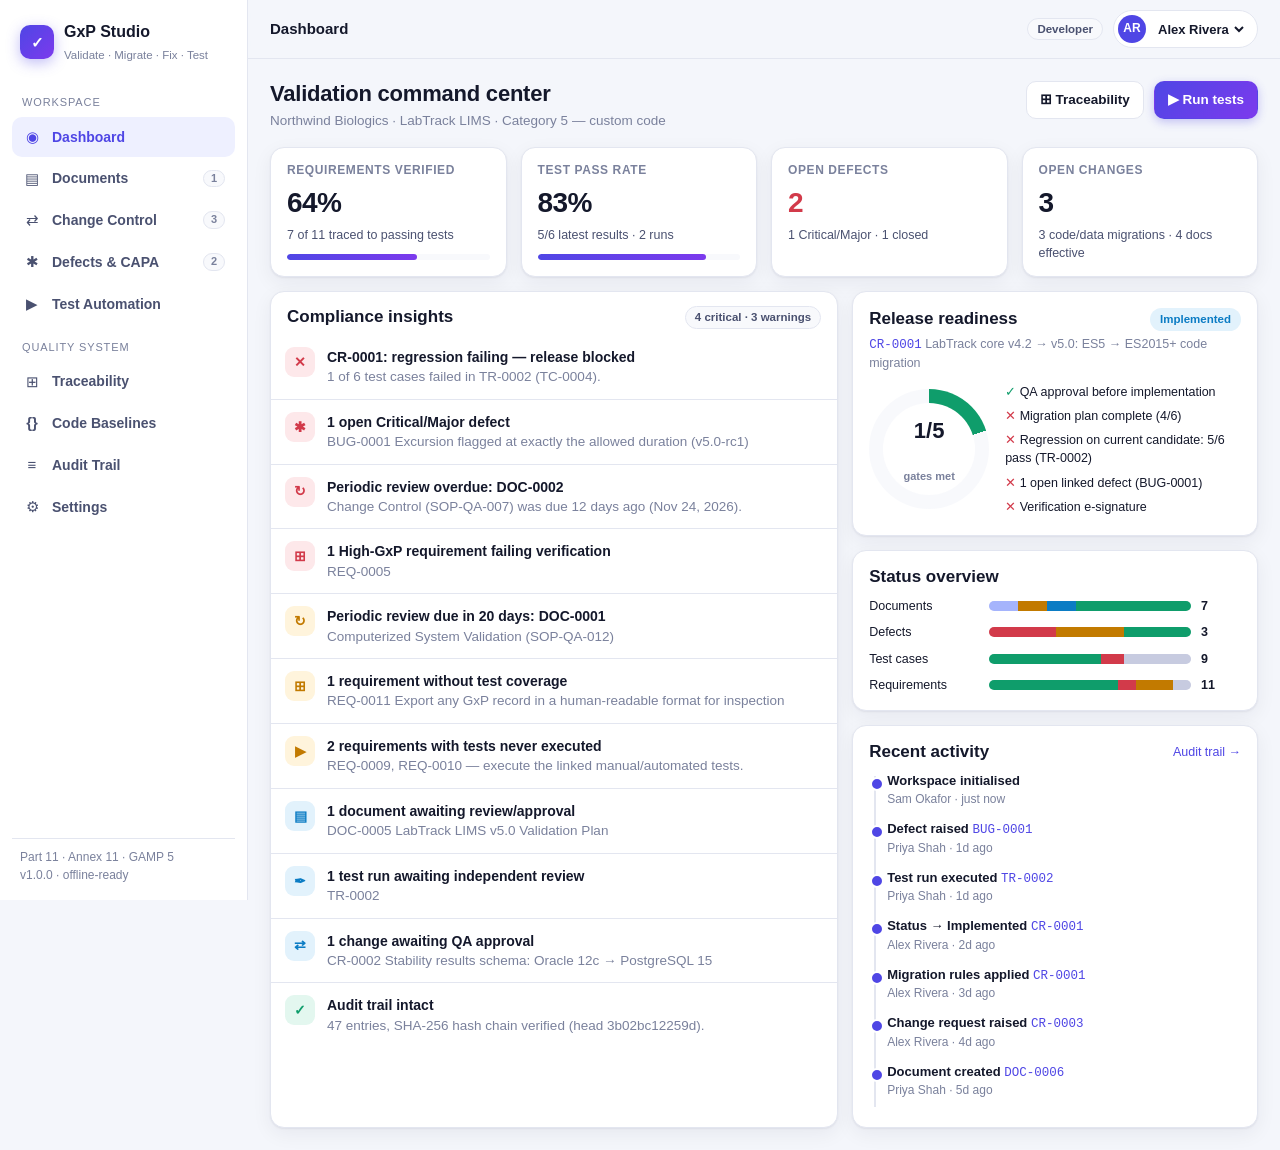
==== index.html @ 7fa1c03b "GxP Studio: docs, change control + migration workbench, defects/CAPA, test automation PWA Co-Authore" ====
<!doctype html>
<html lang="en">
<head>
<meta charset="utf-8">
<meta name="viewport" content="width=device-width,initial-scale=1,viewport-fit=cover">
<title>GxP Studio — Validation, Change Control &amp; Test Automation</title>
<meta name="description" content="GxP documentation, code migrations, bug fixes/CAPA and test automation with traceability, audit trail and Part 11 e-signatures.">
<meta name="theme-color" content="#4f46e5">
<meta name="apple-mobile-web-app-capable" content="yes">
<meta name="mobile-web-app-capable" content="yes">
<meta name="apple-mobile-web-app-status-bar-style" content="default">
<meta name="apple-mobile-web-app-title" content="GxP Studio">
<link rel="manifest" href="manifest.webmanifest">
<link rel="apple-touch-icon" href="icon-192.png">
<link rel="icon" href="data:image/svg+xml,%3Csvg xmlns='http://www.w3.org/2000/svg' viewBox='0 0 64 64'%3E%3Cdefs%3E%3ClinearGradient id='g' x1='0' y1='0' x2='1' y2='1'%3E%3Cstop offset='0' stop-color='%234f46e5'/%3E%3Cstop offset='1' stop-color='%237c3aed'/%3E%3C/linearGradient%3E%3C/defs%3E%3Crect width='64' height='64' rx='16' fill='url(%23g)'/%3E%3Cpath d='M18 33l9 9 19-20' stroke='white' stroke-width='7' fill='none' stroke-linecap='round' stroke-linejoin='round'/%3E%3C/svg%3E">
<style>:root{
  --bg:#f4f6fb;--panel:#ffffff;--panel2:#f8f9fc;--ink:#14182b;--ink2:#4a5170;--muted:#7a819c;--line:#e3e6f0;
  --brand:#4f46e5;--brand2:#7c3aed;--brandSoft:#eef0ff;--ok:#0f9d6b;--okSoft:#e3f7ef;--warn:#c27a00;--warnSoft:#fff4dc;
  --bad:#d23a4a;--badSoft:#fde8ea;--info:#0b7cc4;--infoSoft:#e2f2fc;--shadow:0 1px 2px rgba(20,24,43,.06),0 6px 20px rgba(20,24,43,.06);
  --r:14px;--mono:ui-monospace,SFMono-Regular,Menlo,Consolas,"Liberation Mono",monospace;
  --nav-h:64px;--safe-b:env(safe-area-inset-bottom,0px);
}
@media (prefers-color-scheme:dark){:root:not(.light){
  --bg:#0d1020;--panel:#151a30;--panel2:#1a2038;--ink:#e8eaf6;--ink2:#b4b9d6;--muted:#8389a8;--line:#272e4c;
  --brandSoft:#24275a;--okSoft:#0f3328;--warnSoft:#3a2c0b;--badSoft:#3d1820;--infoSoft:#0d2c42;--shadow:0 1px 2px rgba(0,0,0,.3),0 8px 24px rgba(0,0,0,.25);
}}
:root.dark{--bg:#0d1020;--panel:#151a30;--panel2:#1a2038;--ink:#e8eaf6;--ink2:#b4b9d6;--muted:#8389a8;--line:#272e4c;
  --brandSoft:#24275a;--okSoft:#0f3328;--warnSoft:#3a2c0b;--badSoft:#3d1820;--infoSoft:#0d2c42;--shadow:0 1px 2px rgba(0,0,0,.3),0 8px 24px rgba(0,0,0,.25);}
*{box-sizing:border-box}
html,body{margin:0;height:100%}
body{font:15px/1.45 -apple-system,BlinkMacSystemFont,"Segoe UI",Inter,Roboto,Helvetica,Arial,sans-serif;background:var(--bg);color:var(--ink);-webkit-font-smoothing:antialiased;-webkit-tap-highlight-color:transparent}
a{color:var(--brand);text-decoration:none}
button,input,select,textarea{font:inherit;color:inherit}
h1,h2,h3,h4{margin:0;line-height:1.2}
h1{font-size:22px;font-weight:700;letter-spacing:-.01em}
h2{font-size:17px;font-weight:650}
h3{font-size:15px;font-weight:650}
code,.mono{font-family:var(--mono);font-size:12.5px}
.app{display:flex;min-height:100vh}
/* sidebar */
.side{width:248px;flex:0 0 248px;background:var(--panel);border-right:1px solid var(--line);position:sticky;top:0;height:100vh;display:flex;flex-direction:column;padding:16px 12px}
.logo{display:flex;align-items:center;gap:10px;padding:4px 8px 16px}
.logo .mark{width:34px;height:34px;border-radius:10px;background:linear-gradient(135deg,var(--brand),var(--brand2));display:grid;place-items:center;color:#fff;font-weight:800;font-size:15px;box-shadow:0 4px 14px rgba(79,70,229,.35)}
.logo b{font-size:16px;display:block}.logo small{color:var(--muted);font-size:11.5px}
.nav{display:flex;flex-direction:column;gap:2px;overflow:auto}
.nav a{display:flex;align-items:center;gap:10px;padding:9px 10px;border-radius:10px;color:var(--ink2);font-weight:550;font-size:14px}
.nav a .ic{width:20px;text-align:center;font-size:15px}
.nav a:hover{background:var(--panel2)}
.nav a.on{background:var(--brandSoft);color:var(--brand)}
.nav .sec{font-size:11px;text-transform:uppercase;letter-spacing:.08em;color:var(--muted);padding:14px 10px 4px}
.nav .cnt{margin-left:auto;font-size:11px;background:var(--panel2);border:1px solid var(--line);border-radius:20px;padding:0 7px;color:var(--muted)}
.side .foot{margin-top:auto;padding:10px 8px 0;border-top:1px solid var(--line);font-size:12px;color:var(--muted)}
.main{flex:1;min-width:0;display:flex;flex-direction:column}
.top{position:sticky;top:0;z-index:20;background:color-mix(in srgb,var(--bg) 85%,transparent);backdrop-filter:saturate(1.4) blur(10px);-webkit-backdrop-filter:saturate(1.4) blur(10px);border-bottom:1px solid var(--line);display:flex;align-items:center;gap:10px;padding:10px 22px;min-height:58px}
.top .crumb{font-weight:650;font-size:15px;white-space:nowrap;overflow:hidden;text-overflow:ellipsis}
.top .sp{flex:1}
.userchip{display:flex;align-items:center;gap:8px;background:var(--panel);border:1px solid var(--line);border-radius:30px;padding:4px 10px 4px 4px;cursor:pointer}
.av{width:28px;height:28px;border-radius:50%;display:grid;place-items:center;color:#fff;font-size:12px;font-weight:700;flex:0 0 28px}
.userchip select{border:0;background:transparent;font-size:13px;font-weight:600;max-width:150px;cursor:pointer;outline:none}
.content{padding:22px;max-width:1280px;width:100%;margin:0 auto}
/* mobile nav */
.tabbar{display:none}
@media (max-width:860px){
  .side{display:none}
  .top{padding:8px 14px;padding-top:max(8px,env(safe-area-inset-top))}
  .content{padding:14px 12px calc(var(--nav-h) + var(--safe-b) + 18px)}
  .tabbar{display:flex;position:fixed;left:0;right:0;bottom:0;z-index:30;background:var(--panel);border-top:1px solid var(--line);height:calc(var(--nav-h) + var(--safe-b));padding-bottom:var(--safe-b)}
  .tabbar a{flex:1;display:flex;flex-direction:column;align-items:center;justify-content:center;gap:2px;font-size:10.5px;font-weight:600;color:var(--muted)}
  .tabbar a .ic{font-size:19px;line-height:1}
  .tabbar a.on{color:var(--brand)}
  .userchip select{max-width:96px}
  .hide-m{display:none!important}
  h1{font-size:19px}
}
/* generic */
.card{background:var(--panel);border:1px solid var(--line);border-radius:var(--r);box-shadow:var(--shadow);padding:16px}
.card.flat{box-shadow:none}
.card+.card{margin-top:14px}
.card h2{margin-bottom:10px}
.ph{display:flex;align-items:flex-start;gap:12px;flex-wrap:wrap;margin-bottom:16px}
.ph .t{flex:1;min-width:200px}
.ph p{margin:4px 0 0;color:var(--muted);font-size:13.5px}
.row{display:flex;gap:10px;align-items:center;flex-wrap:wrap}
.grid{display:grid;gap:14px}
.g2{grid-template-columns:repeat(2,minmax(0,1fr))}
.g3{grid-template-columns:repeat(3,minmax(0,1fr))}
.g4{grid-template-columns:repeat(4,minmax(0,1fr))}
@media (max-width:1100px){.g4{grid-template-columns:repeat(2,minmax(0,1fr))}.g3{grid-template-columns:repeat(2,minmax(0,1fr))}}
.dash2{grid-template-columns:minmax(0,1.4fr) minmax(0,1fr)}
.grid>.card{margin:0}
@media (max-width:700px){.g2,.g3,.dash2{grid-template-columns:1fr}}
.kpi{padding:14px 16px}
.kpi .l{font-size:12px;color:var(--muted);font-weight:600;text-transform:uppercase;letter-spacing:.05em}
.kpi .v{font-size:28px;font-weight:750;letter-spacing:-.02em;margin-top:4px}
.kpi .s{font-size:12.5px;color:var(--ink2);margin-top:2px}
.kpi .bar{height:6px;border-radius:6px;background:var(--panel2);margin-top:10px;overflow:hidden}
.kpi .bar i{display:block;height:100%;background:linear-gradient(90deg,var(--brand),var(--brand2));border-radius:6px}
.btn{display:inline-flex;align-items:center;justify-content:center;gap:6px;border:1px solid var(--line);background:var(--panel);border-radius:10px;padding:8px 13px;font-weight:600;font-size:13.5px;cursor:pointer;white-space:nowrap;color:var(--ink);min-height:38px}
.btn:hover{border-color:color-mix(in srgb,var(--brand) 40%,var(--line))}
.btn.pri{background:linear-gradient(135deg,var(--brand),var(--brand2));border-color:transparent;color:#fff;box-shadow:0 3px 10px rgba(79,70,229,.3)}
.btn.ok{background:var(--ok);border-color:var(--ok);color:#fff}
.btn.bad{background:var(--badSoft);border-color:transparent;color:var(--bad)}
.btn.bad.armed{background:var(--bad);color:#fff}
.btn.ghost{background:transparent;border-color:transparent}
.btn.sm{padding:4px 9px;font-size:12.5px;min-height:30px;border-radius:8px}
.btn:disabled{opacity:.5;cursor:not-allowed}
.pill{display:inline-flex;align-items:center;gap:4px;font-size:11.5px;font-weight:650;padding:2px 9px;border-radius:20px;background:var(--panel2);color:var(--ink2);border:1px solid var(--line);white-space:nowrap}
.pill.ok{background:var(--okSoft);color:var(--ok);border-color:transparent}
.pill.warn{background:var(--warnSoft);color:var(--warn);border-color:transparent}
.pill.bad{background:var(--badSoft);color:var(--bad);border-color:transparent}
.pill.info{background:var(--infoSoft);color:var(--info);border-color:transparent}
.pill.brand{background:var(--brandSoft);color:var(--brand);border-color:transparent}
.muted{color:var(--muted)}.small{font-size:12.5px}.b{font-weight:650}
.list{display:flex;flex-direction:column}
.item{display:flex;gap:12px;align-items:center;padding:12px 14px;border-bottom:1px solid var(--line);cursor:pointer;color:var(--ink)}
.item:last-child{border-bottom:0}
.item:hover{background:var(--panel2)}
.item .id{font-family:var(--mono);font-size:12px;color:var(--muted);min-width:74px}
.item .main1{flex:1;min-width:0}
.item .ttl{font-weight:600;white-space:nowrap;overflow:hidden;text-overflow:ellipsis}
.item .meta{font-size:12.5px;color:var(--muted);margin-top:2px;display:flex;gap:8px;flex-wrap:wrap}
.card.p0{padding:0;overflow:hidden}
.toolbar{display:flex;gap:8px;flex-wrap:wrap;align-items:center;margin-bottom:12px}
.search{flex:1;min-width:160px;border:1px solid var(--line);background:var(--panel);border-radius:10px;padding:8px 12px;outline:none}
.seg{display:inline-flex;background:var(--panel2);border:1px solid var(--line);border-radius:10px;padding:3px;gap:2px;overflow:auto;max-width:100%}
.seg button{border:0;background:transparent;padding:5px 10px;border-radius:7px;font-size:12.5px;font-weight:600;color:var(--ink2);cursor:pointer;white-space:nowrap}
.seg button.on{background:var(--panel);color:var(--brand);box-shadow:var(--shadow)}
label.f{display:flex;flex-direction:column;gap:5px;font-size:12.5px;font-weight:600;color:var(--ink2)}
.inp,select.inp,textarea.inp{border:1px solid var(--line);background:var(--panel);border-radius:10px;padding:9px 11px;outline:none;width:100%;font-weight:400;font-size:14px;color:var(--ink)}
.inp:focus{border-color:var(--brand);box-shadow:0 0 0 3px var(--brandSoft)}
textarea.inp{min-height:90px;resize:vertical}
textarea.code,.codebox{font-family:var(--mono);font-size:12.5px;line-height:1.5;tab-size:2;white-space:pre;min-height:260px}
.codebox{background:var(--panel2);border:1px solid var(--line);border-radius:10px;padding:10px 12px;overflow:auto;max-height:440px;margin:0}
.fields{display:grid;gap:12px;grid-template-columns:repeat(auto-fit,minmax(200px,1fr))}
.kv{display:grid;grid-template-columns:max-content 1fr;gap:6px 14px;font-size:13.5px}
.kv dt{color:var(--muted)}.kv dd{margin:0;font-weight:550}
table.t{width:100%;border-collapse:collapse;font-size:13px}
table.t th{text-align:left;font-size:11.5px;text-transform:uppercase;letter-spacing:.05em;color:var(--muted);font-weight:650;padding:8px 10px;border-bottom:1px solid var(--line);background:var(--panel2);position:sticky;top:0}
table.t td{padding:8px 10px;border-bottom:1px solid var(--line);vertical-align:top}
.tblwrap{overflow:auto;border:1px solid var(--line);border-radius:12px;max-height:70vh}
.tabs{display:flex;gap:4px;border-bottom:1px solid var(--line);margin-bottom:14px;overflow:auto}
.tabs button{border:0;background:none;padding:9px 12px;font-weight:600;font-size:13.5px;color:var(--muted);border-bottom:2px solid transparent;cursor:pointer;white-space:nowrap}
.tabs button.on{color:var(--brand);border-bottom-color:var(--brand)}
.steps{display:flex;gap:4px;flex-wrap:wrap;margin:6px 0 2px}
.steps span{font-size:11.5px;font-weight:650;padding:4px 9px;border-radius:20px;background:var(--panel2);color:var(--muted);border:1px solid var(--line)}
.steps span.done{background:var(--okSoft);color:var(--ok);border-color:transparent}
.steps span.cur{background:var(--brand);color:#fff;border-color:transparent}
.insight{display:flex;gap:12px;padding:12px 14px;border-bottom:1px solid var(--line);align-items:flex-start}
.insight:last-child{border-bottom:0}
.insight .dot{width:30px;height:30px;border-radius:9px;display:grid;place-items:center;flex:0 0 30px;font-size:14px;font-weight:800}
.insight.bad .dot{background:var(--badSoft);color:var(--bad)}.insight.warn .dot{background:var(--warnSoft);color:var(--warn)}.insight.ok .dot{background:var(--okSoft);color:var(--ok)}.insight.info .dot{background:var(--infoSoft);color:var(--info)}
.insight .tx{flex:1;font-size:13.5px}.insight .tx b{display:block;font-size:14px}
/* diff */
.diff{font-family:var(--mono);font-size:12px;line-height:1.55;border:1px solid var(--line);border-radius:10px;overflow:auto;max-height:520px;background:var(--panel)}
.diff .ln{display:flex;white-space:pre}
.diff .ln .n{width:42px;flex:0 0 42px;text-align:right;padding-right:8px;color:var(--muted);user-select:none;background:var(--panel2)}
.diff .ln .c{padding:0 10px;flex:1}
.diff .add{background:color-mix(in srgb,var(--ok) 13%,transparent)}
.diff .del{background:color-mix(in srgb,var(--bad) 13%,transparent)}
.diff .add .c::before{content:"+ ";color:var(--ok)}.diff .del .c::before{content:"- ";color:var(--bad)}.diff .eq .c::before{content:"  "}
.diff .gap{color:var(--muted);background:var(--panel2);padding:2px 10px;font-style:italic}
/* test console */
.console{background:#0b0e1c;color:#d6daf5;border-radius:12px;padding:12px 14px;font-family:var(--mono);font-size:12.5px;line-height:1.6;max-height:420px;overflow:auto;white-space:pre-wrap}
.console .p{color:#4ade80}.console .f{color:#f87171}.console .d{color:#8b93c4}.console .h{color:#a5b4fc;font-weight:700}
.res{display:inline-grid;place-items:center;width:22px;height:22px;border-radius:7px;font-size:12px;font-weight:800}
.res.pass{background:var(--okSoft);color:var(--ok)}.res.fail{background:var(--badSoft);color:var(--bad)}.res.none{background:var(--panel2);color:var(--muted)}.res.err{background:var(--warnSoft);color:var(--warn)}
/* doc */
.doc{max-width:860px}
.docpaper{background:var(--panel);border:1px solid var(--line);border-radius:12px;padding:28px 32px;line-height:1.6}
.docpaper h1{font-size:22px;margin:0 0 12px}.docpaper h2{font-size:17px;margin:22px 0 8px;padding-bottom:4px;border-bottom:1px solid var(--line)}.docpaper h3{margin:16px 0 6px}
.docpaper table{border-collapse:collapse;width:100%;font-size:13px;margin:10px 0}
.docpaper th,.docpaper td{border:1px solid var(--line);padding:6px 8px;text-align:left;vertical-align:top}
.docpaper th{background:var(--panel2)}
.docpaper ul{padding-left:20px}
.docpaper code{background:var(--panel2);padding:1px 5px;border-radius:5px}
.dochead{display:grid;grid-template-columns:repeat(4,1fr);border:1px solid var(--line);border-radius:10px;overflow:hidden;margin-bottom:18px;font-size:12.5px}
.dochead div{padding:8px 10px;border-right:1px solid var(--line)}.dochead div:last-child{border-right:0}
.dochead span{display:block;color:var(--muted);font-size:11px;text-transform:uppercase;letter-spacing:.05em}
@media (max-width:700px){.docpaper{padding:18px 16px}.dochead{grid-template-columns:1fr 1fr}.dochead div:nth-child(2){border-right:0}.dochead div:nth-child(-n+2){border-bottom:1px solid var(--line)}}
.sig{display:flex;gap:10px;align-items:center;padding:10px 12px;border:1px dashed color-mix(in srgb,var(--ok) 50%,var(--line));border-radius:10px;background:var(--okSoft);margin-top:8px;font-size:13px}
.sig .seal{font-size:20px}
.timeline{position:relative;padding-left:18px}
.timeline:before{content:"";position:absolute;left:5px;top:4px;bottom:4px;width:2px;background:var(--line)}
.timeline .ev{position:relative;padding:0 0 12px;font-size:13px}
.timeline .ev:before{content:"";position:absolute;left:-17px;top:5px;width:10px;height:10px;border-radius:50%;background:var(--brand);border:2px solid var(--panel)}
.timeline .ev .when{color:var(--muted);font-size:12px}
/* modal */
.scrim{position:fixed;inset:0;background:rgba(10,12,28,.5);z-index:100;display:flex;align-items:center;justify-content:center;padding:16px;animation:fade .15s}
.modal{background:var(--panel);border-radius:18px;width:100%;max-width:560px;max-height:calc(100vh - 32px);overflow:auto;box-shadow:0 20px 60px rgba(0,0,0,.35);border:1px solid var(--line)}
.modal.wide{max-width:860px}
.modal .mh{padding:16px 18px;border-bottom:1px solid var(--line);display:flex;align-items:center;gap:10px;position:sticky;top:0;background:var(--panel);z-index:1}
.modal .mh h2{flex:1;margin:0}
.modal .mb{padding:16px 18px;display:flex;flex-direction:column;gap:12px}
.modal .mf{padding:12px 18px;border-top:1px solid var(--line);display:flex;gap:8px;justify-content:flex-end;position:sticky;bottom:0;background:var(--panel)}
@media (max-width:700px){.scrim{align-items:flex-end;padding:0}.modal{border-radius:18px 18px 0 0;max-height:92vh}.modal .mf{padding-bottom:calc(12px + var(--safe-b))}}
@keyframes fade{from{opacity:0}to{opacity:1}}
.err{color:var(--bad);font-size:13px;font-weight:600}
.toast{position:fixed;left:50%;transform:translateX(-50%);bottom:24px;background:#14182b;color:#fff;padding:10px 16px;border-radius:12px;font-size:13.5px;font-weight:550;z-index:200;box-shadow:0 10px 30px rgba(0,0,0,.3);max-width:90vw;animation:fade .2s}
@media (max-width:860px){.toast{bottom:calc(var(--nav-h) + var(--safe-b) + 14px)}}
.chk{display:flex;gap:10px;align-items:flex-start;padding:8px 0;border-bottom:1px solid var(--line);font-size:13.5px}
.chk:last-child{border-bottom:0}
.chk input{width:18px;height:18px;margin-top:1px;accent-color:var(--brand);flex:0 0 18px}
.ring{--p:0;width:120px;height:120px;border-radius:50%;background:conic-gradient(var(--ok) calc(var(--p)*1%),var(--panel2) 0);display:grid;place-items:center;flex:0 0 120px}
.ring div{width:92px;height:92px;border-radius:50%;background:var(--panel);display:grid;place-items:center;text-align:center;font-weight:750;font-size:22px}
.ring small{display:block;font-size:11px;color:var(--muted);font-weight:600}
.bars{display:flex;flex-direction:column;gap:8px}
.bars .br{display:grid;grid-template-columns:110px 1fr 40px;gap:10px;align-items:center;font-size:12.5px}
.bars .tr{height:10px;background:var(--panel2);border-radius:6px;overflow:hidden;display:flex}
.bars .tr i{display:block;height:100%}
.matrix td.cell{text-align:center}
.empty{padding:30px;text-align:center;color:var(--muted)}
.hashv{font-family:var(--mono);font-size:11px;color:var(--muted);word-break:break-all}
.fab{display:none}
@media (max-width:860px){.fab{display:grid;position:fixed;right:16px;bottom:calc(var(--nav-h) + var(--safe-b) + 14px);width:54px;height:54px;border-radius:18px;background:linear-gradient(135deg,var(--brand),var(--brand2));color:#fff;font-size:26px;place-items:center;z-index:25;box-shadow:0 8px 22px rgba(79,70,229,.45);border:0}}
@media print{
  .side,.top,.tabbar,.fab,.noprint{display:none!important}
  body{background:#fff;color:#000}.content{padding:0;max-width:none}.docpaper{border:0;padding:0}.card{box-shadow:none}
}
</style>
</head>
<body>
<div class="app">
  <aside class="side">
    <div class="logo"><div class="mark">✓</div><div><b>GxP Studio</b><small>Validate · Migrate · Fix · Test</small></div></div>
    <nav class="nav" id="nav"></nav>
    <div class="foot">Part 11 · Annex 11 · GAMP 5<br><span id="ver"></span> · offline-ready</div>
  </aside>
  <div class="main">
    <header class="top"><div class="crumb" id="crumb"></div><div class="sp"></div><span class="pill hide-m" id="roleTag"></span><label class="userchip" id="user"></label></header>
    <main class="content" id="view"></main>
  </div>
</div>
<nav class="tabbar" id="tabbar"></nav>
<button class="fab" id="fab" aria-label="New">+</button>
<script>'use strict';
const APP_VERSION='1.0.0';
const STORE_KEY='gxps.v1';
const $=(s,r=document)=>r.querySelector(s);
const $$=(s,r=document)=>[...r.querySelectorAll(s)];
const esc=s=>String(s??'').replace(/[&<>"']/g,c=>({'&':'&amp;','<':'&lt;','>':'&gt;','"':'&quot;',"'":'&#39;'}[c]));
const DAY=864e5;
const nowISO=()=>new Date().toISOString();
const fmtD=d=>d?new Date(d).toLocaleDateString(undefined,{year:'numeric',month:'short',day:'numeric'}):'—';
const fmtDT=d=>d?new Date(d).toLocaleString(undefined,{year:'numeric',month:'short',day:'numeric',hour:'2-digit',minute:'2-digit'}):'—';
const fmtUTC=d=>d?new Date(d).toISOString().replace('T',' ').slice(0,19)+' UTC':'—';
const ago=d=>{const s=(Date.now()-new Date(d))/1000;if(s<60)return 'just now';if(s<3600)return Math.floor(s/60)+'m ago';if(s<86400)return Math.floor(s/3600)+'h ago';const dd=Math.floor(s/86400);return dd<60?dd+'d ago':fmtD(d)};
const daysUntil=d=>Math.round((new Date(d)-Date.now())/DAY);
const clone=o=>JSON.parse(JSON.stringify(o));

/* ---------- SHA-256 (sync, pure JS) ---------- */
const sha256=(()=>{const K=new Uint32Array([0x428a2f98,0x71374491,0xb5c0fbcf,0xe9b5dba5,0x3956c25b,0x59f111f1,0x923f82a4,0xab1c5ed5,0xd807aa98,0x12835b01,0x243185be,0x550c7dc3,0x72be5d74,0x80deb1fe,0x9bdc06a7,0xc19bf174,0xe49b69c1,0xefbe4786,0x0fc19dc6,0x240ca1cc,0x2de92c6f,0x4a7484aa,0x5cb0a9dc,0x76f988da,0x983e5152,0xa831c66d,0xb00327c8,0xbf597fc7,0xc6e00bf3,0xd5a79147,0x06ca6351,0x14292967,0x27b70a85,0x2e1b2138,0x4d2c6dfc,0x53380d13,0x650a7354,0x766a0abb,0x81c2c92e,0x92722c85,0xa2bfe8a1,0xa81a664b,0xc24b8b70,0xc76c51a3,0xd192e819,0xd6990624,0xf40e3585,0x106aa070,0x19a4c116,0x1e376c08,0x2748774c,0x34b0bcb5,0x391c0cb3,0x4ed8aa4a,0x5b9cca4f,0x682e6ff3,0x748f82ee,0x78a5636f,0x84c87814,0x8cc70208,0x90befffa,0xa4506ceb,0xbef9a3f7,0xc67178f2]);
return function(str){const b=new TextEncoder().encode(String(str));const l=b.length,bl=l*8;const n=((l+9+63)>>6)<<6;const m=new Uint8Array(n);m.set(b);m[l]=0x80;const dv=new DataView(m.buffer);dv.setUint32(n-4,bl>>>0);dv.setUint32(n-8,Math.floor(bl/2**32));
let h0=0x6a09e667,h1=0xbb67ae85,h2=0x3c6ef372,h3=0xa54ff53a,h4=0x510e527f,h5=0x9b05688c,h6=0x1f83d9ab,h7=0x5be0cd19;const w=new Uint32Array(64);const r=(x,k)=>(x>>>k)|(x<<(32-k));
for(let o=0;o<n;o+=64){for(let i=0;i<16;i++)w[i]=dv.getUint32(o+i*4);for(let i=16;i<64;i++){const s0=r(w[i-15],7)^r(w[i-15],18)^(w[i-15]>>>3),s1=r(w[i-2],17)^r(w[i-2],19)^(w[i-2]>>>10);w[i]=(w[i-16]+s0+w[i-7]+s1)|0}
let a=h0,b2=h1,c=h2,d=h3,e=h4,f=h5,g=h6,h=h7;for(let i=0;i<64;i++){const S1=r(e,6)^r(e,11)^r(e,25),ch=(e&f)^(~e&g),t1=(h+S1+ch+K[i]+w[i])|0,S0=r(a,2)^r(a,13)^r(a,22),mj=(a&b2)^(a&c)^(b2&c),t2=(S0+mj)|0;h=g;g=f;f=e;e=(d+t1)|0;d=c;c=b2;b2=a;a=(t1+t2)|0}
h0=(h0+a)|0;h1=(h1+b2)|0;h2=(h2+c)|0;h3=(h3+d)|0;h4=(h4+e)|0;h5=(h5+f)|0;h6=(h6+g)|0;h7=(h7+h)|0}
return [h0,h1,h2,h3,h4,h5,h6,h7].map(x=>(x>>>0).toString(16).padStart(8,'0')).join('')}})();
const short=h=>h?h.slice(0,12):'';

/* ---------- state ---------- */
let S=null;
function save(){try{localStorage.setItem(STORE_KEY,JSON.stringify(S))}catch(e){toast('Storage full — export your data')}}
function load(){try{const j=localStorage.getItem(STORE_KEY);if(j){S=JSON.parse(j);return true}}catch(e){}return false}
function nextId(prefix){S.seq[prefix]=(S.seq[prefix]||0)+1;return prefix+'-'+String(S.seq[prefix]).padStart(4,'0')}
const me=()=>S.users.find(u=>u.id===S.currentUser)||S.users[0];
const userName=id=>(S.users.find(u=>u.id===id)||{name:id||'—'}).name;
const userColor=id=>({u1:'#4f46e5',u2:'#0f9d6b',u3:'#d23a4a',u4:'#c27a00'}[id]||'#7c3aed');
const initials=n=>String(n).split(/\s+/).map(x=>x[0]).join('').slice(0,2).toUpperCase();
const avatar=id=>`<span class="av" style="background:${userColor(id)}">${initials(userName(id))}</span>`;
const findAny=id=>{if(!id)return null;const p=id.split('-')[0];const col={DOC:'docs',REQ:'reqs',TC:'tests',TR:'runs',CR:'changes',BUG:'defects',CAPA:'defects',CV:'code'}[p];return col?S[col].find(x=>x.id===id):null};
const routeFor=id=>{const p=String(id).split('-')[0];return {DOC:'#/doc/',REQ:'#/trace?req=',TC:'#/test/',TR:'#/run/',CR:'#/change/',BUG:'#/defect/',CV:'#/code/'}[p]+id};
const link=id=>id?`<a href="${routeFor(id)}" class="mono">${esc(id)}</a>`:'—';

/* ---------- audit trail (hash chained) ---------- */
function audit(action,entity,detail,userId){
  const prev=S.audit.length?S.audit[S.audit.length-1].hash:'0'.repeat(64);
  const e={seq:S.audit.length+1,at:S._clock||nowISO(),user:userId||S.currentUser,action,entity,detail:detail||'',prev};
  e.hash=sha256(JSON.stringify([e.seq,e.at,e.user,e.action,e.entity,e.detail,e.prev]));
  S.audit.push(e);
}
function verifyAudit(){let prev='0'.repeat(64);for(const e of S.audit){const h=sha256(JSON.stringify([e.seq,e.at,e.user,e.action,e.entity,e.detail,e.prev]));if(e.prev!==prev||h!==e.hash)return {ok:false,at:e.seq};prev=e.hash}return {ok:true,n:S.audit.length,head:prev}}
function recordHash(o){const c=clone(o);delete c.signatures;delete c.history;return sha256(JSON.stringify(c))}
function hist(o,text){(o.history=o.history||[]).push({at:nowISO(),by:S.currentUser,text})}

/* ---------- UI helpers ---------- */
function toast(msg){$$('.toast').forEach(t=>t.remove());const t=document.createElement('div');t.className='toast';t.textContent=msg;document.body.appendChild(t);setTimeout(()=>t.remove(),2600)}
function modal(title,body,foot,wide){closeModal();const s=document.createElement('div');s.className='scrim';s.innerHTML=`<div class="modal ${wide?'wide':''}" role="dialog"><div class="mh"><h2>${esc(title)}</h2><button class="btn ghost sm" data-x>✕</button></div><div class="mb">${body}</div>${foot?`<div class="mf">${foot}</div>`:''}</div>`;s.addEventListener('click',e=>{if(e.target===s||e.target.closest('[data-x]'))closeModal()});document.body.appendChild(s);const f=s.querySelector('input:not([type=checkbox]),textarea,select');if(f&&matchMedia('(min-width:861px)').matches)f.focus();return s}
function closeModal(){$$('.scrim').forEach(x=>x.remove())}
/* two-click confirm (no confirm() — blocked in preview iframes) */
function armed(btn,fn,label='Click again to confirm'){if(btn.classList.contains('armed')){fn();return}const o=btn.innerHTML;btn.classList.add('armed');btn.textContent=label;setTimeout(()=>{if(btn.isConnected){btn.classList.remove('armed');btn.innerHTML=o}},3500)}
const statusTone=s=>({Draft:'',New:'',Open:'bad','In Review':'warn',Reviewed:'info',Approved:'info',Effective:'ok',Superseded:'',Retired:'',Assessed:'warn',Implemented:'info',Verified:'ok',Closed:'ok',Rejected:'bad',Investigating:'warn','Fix In Progress':'info','Ready for Verification':'brand',Pass:'ok',Fail:'bad',Error:'warn',Baseline:'ok',Candidate:'brand',Released:'ok',Critical:'bad',Major:'warn',Minor:'info',High:'bad',Medium:'warn',Low:'ok'}[s]||'');
const pill=(s,t)=>`<span class="pill ${t??statusTone(s)}">${esc(s)}</span>`;
const stepper=(flow,cur)=>{const i=flow.indexOf(cur);return `<div class="steps">${flow.map((f,k)=>`<span class="${k<i?'done':k===i?'cur':''}">${k<i?'✓ ':''}${esc(f)}</span>`).join('')}</div>`};
function blobLink(text,name,type,label,cls='btn'){const u=URL.createObjectURL(new Blob([text],{type}));return `<a class="${cls}" href="${u}" download="${esc(name)}">${label}</a>`}

/* ---------- e-signature (21 CFR Part 11 style) ---------- */
function esign({record,meanings,title,onSign,requireReason=true}){
  const u=me();
  const m=modal(title||'Electronic signature',`
    <div class="small muted">By signing, you confirm this electronic signature is the legally binding equivalent of your handwritten signature (21 CFR 11.100).</div>
    <div class="kv"><dt>Record</dt><dd class="mono">${esc(record.id)} · ${esc(record.title||'')}</dd><dt>Signer</dt><dd>${esc(u.name)} (${esc(u.role)})</dd><dt>Record hash</dt><dd class="hashv">${recordHash(record)}</dd></div>
    <label class="f">Meaning of signature<select class="inp" id="sgM">${meanings.map(x=>`<option>${esc(x)}</option>`).join('')}</select></label>
    <label class="f">Reason / comment ${requireReason?'(required)':''}<input class="inp" id="sgR" placeholder="e.g. Reviewed against SOP-QA-012"></label>
    <label class="f">Re-enter password / PIN<input class="inp" id="sgP" type="password" autocomplete="off" inputmode="numeric" placeholder="Demo PIN for every user: 1234"></label>
    <div class="err" id="sgE"></div>`,
    `<button class="btn" data-x>Cancel</button><button class="btn pri" id="sgGo">✍ Sign</button>`);
  $('#sgGo',m).onclick=()=>{const pin=$('#sgP',m).value,reason=$('#sgR',m).value.trim(),meaning=$('#sgM',m).value;
    if(pin!==u.pin){$('#sgE',m).textContent='Signature failed: incorrect PIN. Attempt logged.';audit('E-signature failed',record.id,'Invalid credentials');save();return}
    if(requireReason&&!reason){$('#sgE',m).textContent='A reason is required.';return}
    const sig={by:u.id,name:u.name,role:u.role,meaning,reason,at:nowISO(),version:record.version||null,hash:recordHash(record)};
    sig.sigHash=sha256(JSON.stringify(sig));
    (record.signatures=record.signatures||[]).push(sig);
    audit('E-signed ('+meaning+')',record.id,reason);
    closeModal();onSign&&onSign(sig);save();render()};
}
const sigBlock=s=>`<div class="sig"><span class="seal">✒</span><div style="flex:1"><b>${esc(s.name)}</b> · ${esc(s.meaning)} <span class="muted">(${esc(s.role)})</span><div class="small muted">${fmtUTC(s.at)} — ${esc(s.reason||'')}</div><div class="hashv">sig ${short(s.sigHash)} · record ${short(s.hash)}</div></div></div>`;

/* ---------- mini markdown ---------- */
function md(src){
  const lines=String(src||'').split('\n');let out='',i=0;const inl=t=>esc(t).replace(/\*\*(.+?)\*\*/g,'<b>$1</b>').replace(/`([^`]+)`/g,'<code>$1</code>').replace(/\b((?:DOC|REQ|TC|TR|CR|BUG|CV)-\d{4})\b/g,'<a href="#" data-goto="$1" class="mono">$1</a>');
  while(i<lines.length){const l=lines[i];
    if(/^```/.test(l)){let b=[];i++;while(i<lines.length&&!/^```/.test(lines[i]))b.push(lines[i++]);i++;out+=`<pre class="codebox">${esc(b.join('\n'))}</pre>`;continue}
    if(/^\|/.test(l)){const rows=[];while(i<lines.length&&/^\|/.test(lines[i]))rows.push(lines[i++]);const cells=r=>r.replace(/^\||\|$/g,'').split('|').map(c=>c.trim());const body=rows.filter(r=>!/^\|[\s:|-]+\|$/.test(r));out+='<div style="overflow:auto"><table><thead><tr>'+cells(body[0]).map(c=>`<th>${inl(c)}</th>`).join('')+'</tr></thead><tbody>'+body.slice(1).map(r=>'<tr>'+cells(r).map(c=>`<td>${inl(c)}</td>`).join('')+'</tr>').join('')+'</tbody></table></div>';continue}
    if(/^#{1,3} /.test(l)){const n=l.match(/^#+/)[0].length;out+=`<h${n}>${inl(l.slice(n+1))}</h${n}>`;i++;continue}
    if(/^\s*[-*] /.test(l)){out+='<ul>';while(i<lines.length&&/^\s*[-*] /.test(lines[i]))out+=`<li>${inl(lines[i++].replace(/^\s*[-*] /,''))}</li>`;out+='</ul>';continue}
    if(/^\s*\d+\. /.test(l)){out+='<ol>';while(i<lines.length&&/^\s*\d+\. /.test(lines[i]))out+=`<li>${inl(lines[i++].replace(/^\s*\d+\. /,''))}</li>`;out+='</ol>';continue}
    if(!l.trim()){i++;continue}
    let p=[];while(i<lines.length&&lines[i].trim()&&!/^(#|\||```|\s*[-*] |\s*\d+\. )/.test(lines[i]))p.push(lines[i++]);out+=`<p>${inl(p.join(' '))}</p>`}
  return out}

/* ---------- line diff (LCS) ---------- */
function diffLines(a,b){a=String(a).split('\n');b=String(b).split('\n');const n=a.length,m=b.length;
  if(n*m>4e6)return {ops:[...a.map(t=>({t:'del',s:t})),...b.map(t=>({t:'add',s:t}))],add:m,del:n};
  const dp=Array.from({length:n+1},()=>new Uint32Array(m+1));for(let i=n-1;i>=0;i--)for(let j=m-1;j>=0;j--)dp[i][j]=a[i]===b[j]?dp[i+1][j+1]+1:Math.max(dp[i+1][j],dp[i][j+1]);
  const ops=[];let i=0,j=0,add=0,del=0;while(i<n&&j<m){if(a[i]===b[j]){ops.push({t:'eq',s:a[i],ai:i+1,bi:j+1});i++;j++}else if(dp[i+1][j]>=dp[i][j+1]){ops.push({t:'del',s:a[i],ai:i+1});i++;del++}else{ops.push({t:'add',s:b[j],bi:j+1});j++;add++}}
  while(i<n){ops.push({t:'del',s:a[i],ai:i+1});i++;del++}while(j<m){ops.push({t:'add',s:b[j],bi:j+1});j++;add++}return {ops,add,del}}
function diffHTML(a,b,ctx=3){const {ops,add,del}=diffLines(a,b);const keep=new Array(ops.length).fill(false);ops.forEach((o,k)=>{if(o.t!=='eq')for(let q=Math.max(0,k-ctx);q<=Math.min(ops.length-1,k+ctx);q++)keep[q]=true});
  let h='',skipped=0;ops.forEach((o,k)=>{if(!keep[k]){skipped++;return}if(skipped){h+=`<div class="gap">··· ${skipped} unchanged line${skipped>1?'s':''}</div>`;skipped=0}h+=`<div class="ln ${o.t}"><span class="n">${o.t==='del'?o.ai:o.bi}</span><span class="c">${esc(o.s)||' '}</span></div>`});
  if(skipped)h+=`<div class="gap">··· ${skipped} unchanged line${skipped>1?'s':''}</div>`;if(!add&&!del)h='<div class="gap">No differences</div>';return {html:`<div class="diff">${h}</div>`,add,del}}

/* ---------- test automation harness (runs in a Web Worker; falls back to main thread) ---------- */
function __harness(sutCode,tcs){
  class AssertionError extends Error{}
  const fmt=v=>{try{return v===undefined?'undefined':typeof v==='function'?'[function]':JSON.stringify(v)}catch(e){return String(v)}};
  const out=[];
  for(const tc of tcs){
    const t0=performance.now(),cases=[],logs=[];
    const con={log:(...a)=>logs.push(a.map(x=>typeof x==='object'?fmt(x):String(x)).join(' '))};con.info=con.warn=con.error=con.log;
    let sut={};
    try{const exports={};(new Function('exports','console',sutCode))(exports,con);sut=exports}
    catch(err){out.push({tc:tc.id,status:'Error',ms:0,cases:[{name:'Load system under test',status:'Error',msg:String(err&&err.message||err)}],logs});continue}
    const reg=[];const test=(name,fn)=>reg.push({name,fn});
    const expect=a=>{const fail=m=>{throw new AssertionError(m)};
      const api={
        toBe:b=>{if(!Object.is(a,b))fail(`expected ${fmt(a)} to be ${fmt(b)}`)},
        toEqual:b=>{if(fmt(a)!==fmt(b))fail(`expected ${fmt(a)} to equal ${fmt(b)}`)},
        toBeCloseTo:(b,d=2)=>{if(!(Math.abs(a-b)<Math.pow(10,-d)/2))fail(`expected ${fmt(a)} to be close to ${fmt(b)} (${d} dp)`)},
        toBeTruthy:()=>{if(!a)fail(`expected ${fmt(a)} to be truthy`)},
        toBeFalsy:()=>{if(a)fail(`expected ${fmt(a)} to be falsy`)},
        toBeGreaterThan:b=>{if(!(a>b))fail(`expected ${fmt(a)} > ${fmt(b)}`)},
        toBeGreaterThanOrEqual:b=>{if(!(a>=b))fail(`expected ${fmt(a)} >= ${fmt(b)}`)},
        toBeLessThan:b=>{if(!(a<b))fail(`expected ${fmt(a)} < ${fmt(b)}`)},
        toBeLessThanOrEqual:b=>{if(!(a<=b))fail(`expected ${fmt(a)} <= ${fmt(b)}`)},
        toContain:b=>{if(!(a!=null&&a.includes&&a.includes(b)))fail(`expected ${fmt(a)} to contain ${fmt(b)}`)},
        toMatch:re=>{if(!(new RegExp(re)).test(a))fail(`expected ${fmt(a)} to match ${re}`)},
        toHaveLength:n=>{if(!a||a.length!==n)fail(`expected length ${n}, got ${a&&a.length}`)},
        toThrow:m=>{let threw=false,msg='';try{a()}catch(e){threw=true;msg=String(e&&e.message||e)}if(!threw)fail('expected function to throw');if(m&&!msg.includes(m))fail(`expected error containing "${m}", got "${msg}"`)}
      };
      api.not={};for(const k of Object.keys(api))if(k!=='not')api.not[k]=(...x)=>{let passed=true;try{api[k](...x)}catch(e){passed=false}if(passed)fail(`expected NOT ${k}(${x.map(fmt).join(', ')}) for ${fmt(a)}`)};
      return api};
    try{(new Function('sut','test','expect','console',tc.script))(sut,test,expect,con)}
    catch(err){out.push({tc:tc.id,status:'Error',ms:+(performance.now()-t0).toFixed(1),cases:[{name:'Script error',status:'Error',msg:String(err&&err.message||err)}],logs});continue}
    if(!reg.length){out.push({tc:tc.id,status:'Error',ms:0,cases:[{name:'No test() blocks defined',status:'Error',msg:'Script registered no tests'}],logs});continue}
    for(const c of reg){const c0=performance.now();try{c.fn();cases.push({name:c.name,status:'Pass',ms:+(performance.now()-c0).toFixed(2)})}
      catch(e){cases.push({name:c.name,status:e instanceof AssertionError?'Fail':'Error',msg:String(e&&e.message||e),ms:+(performance.now()-c0).toFixed(2)})}}
    const st=cases.some(c=>c.status==='Error')?'Error':cases.some(c=>c.status==='Fail')?'Fail':'Pass';
    out.push({tc:tc.id,status:st,ms:+(performance.now()-t0).toFixed(1),cases,logs});
  }
  return out;
}
function runSuite(sutCode,tcs,timeoutMs=8000){
  const payload={sut:sutCode,tests:tcs.map(t=>({id:t.id,script:t.script||''}))};
  return new Promise(resolve=>{
    let w,done=false;const fallback=why=>{if(done)return;done=true;try{w&&w.terminate()}catch(e){}resolve({results:__harness(payload.sut,payload.tests),engine:'main thread'+(why?' ('+why+')':'')})};
    try{const src=`${__harness.toString()};onmessage=e=>postMessage(__harness(e.data.sut,e.data.tests));`;
      w=new Worker(URL.createObjectURL(new Blob([src],{type:'text/javascript'})));
      const timer=setTimeout(()=>{if(done)return;done=true;w.terminate();resolve({results:payload.tests.map(t=>({tc:t.id,status:'Error',ms:timeoutMs,cases:[{name:'Timeout',status:'Error',msg:`Execution exceeded ${timeoutMs/1000}s — possible infinite loop`}],logs:[]})),engine:'web worker (sandboxed)'})},timeoutMs);
      w.onmessage=e=>{if(done)return;done=true;clearTimeout(timer);w.terminate();resolve({results:e.data,engine:'web worker (sandboxed)'})};
      w.onerror=e=>{clearTimeout(timer);e.preventDefault&&e.preventDefault();fallback('worker unavailable')};
      w.postMessage(payload);
    }catch(e){fallback('worker unavailable')}
  });
}

/* ---------- code migration rule packs ---------- */
const RULE_PACKS={
  'es5-es2015':{name:'JavaScript ES5 → ES2015+',lang:'javascript',rules:[
    {find:'\\bvar\\s+',replace:'let ',flags:'g',desc:'var → let (block scoping)'},
    {find:'([^=!<>])==(?!=)',replace:'$1===',flags:'g',desc:'Loose equality == → strict ==='},
    {find:'!=(?!=)',replace:'!==',flags:'g',desc:'Loose inequality != → strict !=='},
    {find:'\\.indexOf\\(([^()]+)\\)\\s*!==?\\s*-1',replace:'.includes($1)',flags:'g',desc:'indexOf(x) !== -1 → includes(x)'},
    {find:'\\.indexOf\\(([^()]+)\\)\\s*>=\\s*0',replace:'.includes($1)',flags:'g',desc:'indexOf(x) >= 0 → includes(x)'},
    {find:'function\\s*\\(([^)]*)\\)\\s*\\{\\s*return\\s+([^;{}]+);\\s*\\}',replace:'($1) => $2',flags:'g',desc:'Single-return function → arrow function'}
  ]},
  'py2-py3':{name:'Python 2.7 → Python 3.11',lang:'python',rules:[
    {find:'^(\\s*)print\\s+(?!\\()(.+)$',replace:'$1print($2)',flags:'gm',desc:'print statement → print() function'},
    {find:'\\bxrange\\(',replace:'range(',flags:'g',desc:'xrange() → range()'},
    {find:'\\.iteritems\\(\\)',replace:'.items()',flags:'g',desc:'dict.iteritems() → items()'},
    {find:'\\.itervalues\\(\\)',replace:'.values()',flags:'g',desc:'dict.itervalues() → values()'},
    {find:'\\.has_key\\(([^()]+)\\)',replace:' __HASKEY__($1)',flags:'g',desc:'dict.has_key(k) → k in dict (marker)'},
    {find:'(\\w+) __HASKEY__\\(([^()]+)\\)',replace:'$2 in $1',flags:'g',desc:'(resolve has_key marker)'},
    {find:'\\braw_input\\(',replace:'input(',flags:'g',desc:'raw_input() → input()'},
    {find:'except\\s+([\\w.]+)\\s*,\\s*(\\w+)\\s*:',replace:'except $1 as $2:',flags:'g',desc:'except X, e → except X as e'},
    {find:'\\bunicode\\(',replace:'str(',flags:'g',desc:'unicode() → str()'},
    {find:'<>',replace:'!=',flags:'g',desc:'<> operator → !='},
    {find:'^(\\s*)import\\s+ConfigParser\\b',replace:'$1import configparser',flags:'gm',desc:'ConfigParser → configparser'}
  ]},
  'oracle-pg':{name:'Oracle 12c SQL → PostgreSQL 15',lang:'sql',rules:[
    {find:'\\bVARCHAR2\\b',replace:'VARCHAR',flags:'gi',desc:'VARCHAR2 → VARCHAR'},
    {find:'\\bNUMBER\\(',replace:'NUMERIC(',flags:'gi',desc:'NUMBER(p,s) → NUMERIC(p,s)'},
    {find:'\\bNUMBER\\b',replace:'NUMERIC',flags:'gi',desc:'NUMBER → NUMERIC'},
    {find:'\\bCLOB\\b',replace:'TEXT',flags:'gi',desc:'CLOB → TEXT'},
    {find:'\\bNVL\\(',replace:'COALESCE(',flags:'gi',desc:'NVL() → COALESCE()'},
    {find:'\\bSYSDATE\\b',replace:'CURRENT_TIMESTAMP',flags:'gi',desc:'SYSDATE → CURRENT_TIMESTAMP'},
    {find:'\\s+FROM\\s+DUAL\\b',replace:'',flags:'gi',desc:'Remove FROM DUAL'},
    {find:'\\bDATE\\s+DEFAULT\\s+CURRENT_TIMESTAMP',replace:'TIMESTAMP DEFAULT CURRENT_TIMESTAMP',flags:'gi',desc:'DATE w/ time → TIMESTAMP'},
    {find:'(\\w+)\\.NEXTVAL',replace:"nextval('$1')",flags:'gi',desc:'seq.NEXTVAL → nextval(\'seq\')'},
    {find:'\\bTO_CHAR\\(([^,()]+),\\s*\'YYYY-MM-DD\'\\)',replace:"TO_CHAR($1, 'YYYY-MM-DD')",flags:'gi',desc:'TO_CHAR date format (compatible)'}
  ]},
  'custom':{name:'Custom rules',lang:'text',rules:[]}
};
function applyRules(code,rules){let out=String(code||'');const counts=[];const errors=[];
  rules.forEach((r,i)=>{if(r.off){counts.push(0);return}try{const re=new RegExp(r.find,r.flags||'g');const m=out.match(new RegExp(r.find,(r.flags||'g').includes('g')?r.flags||'g':(r.flags||'')+'g'));counts.push(m?m.length:0);out=out.replace(re,r.replace)}catch(e){counts.push(0);errors.push(`Rule ${i+1}: ${e.message}`)}});
  return {out,counts,errors}}

/* ---------- demo data: fictional "Northwind Biologics" ---------- */
const SUT_V42=String.raw`// LabTrack LIMS — core calculation module v4.2
// GAMP 5 Category 5 (custom code). Validated baseline.
'use strict';

var DOSE_MAX_MG = 1000;

exports.calcDose = function (weightKg, mgPerKg) {
  if (typeof weightKg != 'number' || weightKg <= 0) throw new Error('Invalid weight');
  if (typeof mgPerKg != 'number' || mgPerKg <= 0) throw new Error('Invalid dose rate');
  var dose = Math.round(weightKg * mgPerKg * 10) / 10;
  if (dose > DOSE_MAX_MG) throw new Error('Dose exceeds maximum');
  return dose;
};

exports.withinSpec = function (value, low, high) {
  return value >= low && value <= high;
};

exports.tempExcursion = function (readings, min, max, allowedMinutes) {
  // readings: [{ t: minute, c: celsius }] sampled once per minute
  var out = 0;
  for (var i = 0; i < readings.length; i++) {
    if (readings[i].c < min || readings[i].c > max) out++;
  }
  return { minutesOut: out, excursion: out > allowedMinutes };
};

exports.batchId = function (site, year, seq) {
  var s = String(seq);
  while (s.length < 5) s = '0' + s;
  return site.toUpperCase() + '-' + year + '-' + s;
};

exports.isValidBatchId = function (id) {
  return /^[A-Z]{3}-\d{4}-\d{5}$/.test(id);
};

exports.hasRole = function (user, role) {
  return user.roles.indexOf(role) != -1;
};

exports.canApprove = function (record, user) {
  // segregation of duties: an author can never approve their own record
  if (record.author == user.id) return false;
  return exports.hasRole(user, 'QA');
};
`;
const SUT_V50=applyRules(SUT_V42,RULE_PACKS['es5-es2015'].rules).out
  .replace('// LabTrack LIMS — core calculation module v4.2\n// GAMP 5 Category 5 (custom code). Validated baseline.','// LabTrack LIMS — core calculation module v5.0-rc1\n// GAMP 5 Category 5 (custom code). Migrated to ES2015+ under CR-0001.')
  .replace('let DOSE_MAX_MG','const DOSE_MAX_MG')
  .replace("let s = String(seq);\n  while (s.length < 5) s = '0' + s;\n  return","const s = String(seq).padStart(5, '0');\n  return")
  .replace("let out = 0;\n  for (let i = 0; i < readings.length; i++) {\n    if (readings[i].c < min || readings[i].c > max) out++;\n  }\n  return { minutesOut: out, excursion: out > allowedMinutes };",
           "const out = readings.filter(r => r.c < min || r.c > max).length;\n  return { minutesOut: out, excursion: out >= allowedMinutes };");

const PY_SRC=String.raw`# Instrument data parser — HPLC export (Python 2.7)
import ConfigParser
import csv

def load_peaks(path, min_area):
    peaks = {}
    f = open(path)
    try:
        for row in csv.DictReader(f):
            if float(row['area']) <> 0 and float(row['area']) >= min_area:
                peaks[row['peak_id']] = unicode(row['name'])
    except ValueError, e:
        print "Parse error:", e
    finally:
        f.close()
    for k, v in peaks.iteritems():
        print k, v
    if peaks.has_key('SST'):
        print "System suitability peak present"
    for i in xrange(3):
        print "replicate", i
    return peaks
`;
const SQL_SRC=String.raw`-- Stability study results schema (Oracle 12c)
CREATE TABLE stab_result (
  result_id    NUMBER(12) PRIMARY KEY,
  study_code   VARCHAR2(20) NOT NULL,
  timepoint_m  NUMBER(3),
  assay_pct    NUMBER(6,2),
  analyst      VARCHAR2(60),
  comments     CLOB,
  entered_at   DATE DEFAULT SYSDATE
);

INSERT INTO stab_result (result_id, study_code, timepoint_m, assay_pct, analyst)
VALUES (stab_seq.NEXTVAL, 'NWB-101-STB', 6, 99.2, 'p.shah');

SELECT study_code, NVL(assay_pct, 0) AS assay, TO_CHAR(entered_at, 'YYYY-MM-DD') AS d
  FROM stab_result
 WHERE entered_at > SYSDATE - 30;

SELECT SYSDATE FROM DUAL;
`;

const TC_SCRIPTS={
'TC-0001':String.raw`test('70 kg at 5 mg/kg = 350 mg', () => {
  expect(sut.calcDose(70, 5)).toBe(350);
});
test('Rounds to 0.1 mg', () => {
  expect(sut.calcDose(63.37, 2.5)).toBe(158.4);
  expect(sut.calcDose(12.25, 0.5)).toBeCloseTo(6.1, 1);
});
test('Pediatric low weight', () => {
  expect(sut.calcDose(3.2, 1.25)).toBe(4);
});`,
'TC-0002':String.raw`test('Rejects zero / negative weight', () => {
  expect(() => sut.calcDose(0, 5)).toThrow('Invalid weight');
  expect(() => sut.calcDose(-4, 5)).toThrow('Invalid weight');
});
test('Rejects non-numeric input', () => {
  expect(() => sut.calcDose('70', 5)).toThrow('Invalid weight');
  expect(() => sut.calcDose(70, null)).toThrow('Invalid dose rate');
});
test('Enforces 1000 mg ceiling', () => {
  expect(sut.calcDose(100, 10)).toBe(1000);
  expect(() => sut.calcDose(100, 10.01)).toThrow('maximum');
});`,
'TC-0003':String.raw`test('Inclusive lower and upper limits', () => {
  expect(sut.withinSpec(95.0, 95.0, 105.0)).toBe(true);
  expect(sut.withinSpec(105.0, 95.0, 105.0)).toBe(true);
});
test('Out of specification', () => {
  expect(sut.withinSpec(94.99, 95, 105)).toBe(false);
  expect(sut.withinSpec(105.01, 95, 105)).toBe(false);
});`,
'TC-0004':String.raw`const series = (n, fn) => Array.from({ length: n }, (_, i) => ({ t: i, c: fn(i) }));
test('No excursion when all readings in range', () => {
  expect(sut.tempExcursion(series(60, () => 5), 2, 8, 30).excursion).toBe(false);
});
test('Exactly the allowed duration is NOT an excursion', () => {
  const res = sut.tempExcursion(series(60, i => (i < 30 ? 9.5 : 5)), 2, 8, 30);
  expect(res.minutesOut).toBe(30);
  expect(res.excursion).toBe(false);
});
test('One minute over the allowed duration IS an excursion', () => {
  expect(sut.tempExcursion(series(60, i => (i < 31 ? 1.2 : 5)), 2, 8, 30).excursion).toBe(true);
});`,
'TC-0005':String.raw`test('Generates zero-padded batch IDs', () => {
  expect(sut.batchId('bos', 2026, 42)).toBe('BOS-2026-00042');
});
test('Validates batch ID format', () => {
  expect(sut.isValidBatchId('BOS-2026-00042')).toBeTruthy();
  expect(sut.isValidBatchId('bos-2026-42')).toBeFalsy();
});`,
'TC-0006':String.raw`const qa = { id: 'mlee', roles: ['QA'] };
const dev = { id: 'arivera', roles: ['Author'] };
test('Author cannot approve own record', () => {
  expect(sut.canApprove({ author: 'mlee' }, qa)).toBe(false);
});
test('QA can approve another author\'s record', () => {
  expect(sut.canApprove({ author: 'arivera' }, qa)).toBe(true);
});
test('Non-QA user cannot approve', () => {
  expect(sut.canApprove({ author: 'mlee' }, dev)).toBe(false);
});`
};

const TEMPLATES={
SOP:`# {title}\n\n## 1. Purpose\nDescribe why this procedure exists.\n\n## 2. Scope\nSystems, sites and personnel in scope.\n\n## 3. Responsibilities\n| Role | Responsibility |\n|---|---|\n| System Owner | |\n| QA | |\n\n## 4. Procedure\n1. Step one\n2. Step two\n\n## 5. Records\nRecords generated and retention period.\n\n## 6. References\n- 21 CFR Part 11\n- EU GMP Annex 11\n- GAMP 5 (2nd ed.)\n\n## 7. Revision History\n| Version | Change |\n|---|---|\n| 1.0 | Initial issue |`,
VP:`# {title}\n\n## 1. Introduction\nSystem description and GAMP 5 category.\n\n## 2. Validation Strategy\nRisk-based approach per ICH Q9 / GAMP 5. Critical thinking applied (CSA).\n\n## 3. Deliverables\n| Deliverable | Responsible | Approver |\n|---|---|---|\n| URS | System Owner | QA |\n| Risk Assessment | Validation | QA |\n| IQ/OQ/PQ | Validation | QA |\n| Traceability Matrix | Validation | QA |\n| Validation Summary Report | Validation | QA |\n\n## 4. Acceptance Criteria\nAll high-risk requirements tested with documented evidence; no open Critical/Major deviations.\n\n## 5. Deviation Handling\nDeviations raised as defects with root cause and CAPA.`,
URS:`# {title}\n\n## 1. Purpose\n\n## 2. Requirements\n| ID | Requirement | GxP Impact |\n|---|---|---|\n| REQ-xxxx | | High |\n\n## 3. Regulatory Requirements\n- Audit trail (21 CFR 11.10(e))\n- Electronic signatures (21 CFR 11.50 / 11.70)`,
FS:`# {title}\n\n## 1. Overview\n\n## 2. Functional Description\n\n## 3. Interfaces\n\n## 4. Data & Security\n\n## 5. Traceability to URS`,
RA:`# {title}\n\n## 1. Method\nFMEA — Severity × Probability × Detectability (1–3 each). RPN ≥ 12 = High.\n\n## 2. Risk Register\n| Function | Failure mode | S | P | D | RPN | Mitigation |\n|---|---|---|---|---|---|---|\n| | | | | | | |\n\n## 3. Conclusion`,
IQ:`# {title}\n\n## 1. Objective\nVerify the system is installed per approved specifications.\n\n## 2. Checks\n| # | Check | Expected | Actual | Pass/Fail |\n|---|---|---|---|---|\n| 1 | Server OS version | | | |\n| 2 | Application version | | | |\n| 3 | Configuration baseline | | | |`,
OQ:`# {title}\n\n## 1. Objective\nVerify the system operates as specified across its operating range.\n\n## 2. Test Cases\nReference automated test cases (TC-xxxx) with execution evidence in Test Runs (TR-xxxx).\n\n## 3. Acceptance Criteria\nAll test cases pass; deviations documented.`,
PQ:`# {title}\n\n## 1. Objective\nVerify the system performs consistently in the production environment with real users.\n\n## 2. Scenarios\n\n## 3. Acceptance Criteria`,
Policy:`# {title}\n\n## Policy Statement\n\n## Principles\n- Attributable\n- Legible\n- Contemporaneous\n- Original\n- Accurate\n- Complete, Consistent, Enduring, Available\n\n## Responsibilities`,
TSR:`# {title}\n\n## Summary\n\n## Results\n\n## Deviations\n\n## Conclusion`,
VSR:`# {title}\n\n## 1. Summary\n\n## 2. Deliverables Status\n\n## 3. Deviations & CAPA\n\n## 4. Release Statement\nThe system is fit for intended use.`,
RTM:`# {title}\n\n(Generated from the live traceability matrix.)`,
CCR:`# {title}\n\n(Generated from the change control record.)`
};
const DOC_TYPES={SOP:'Standard Operating Procedure',Policy:'Policy',VP:'Validation Plan',URS:'User Requirements Spec',FS:'Functional Spec',RA:'Risk Assessment',IQ:'IQ Protocol',OQ:'OQ Protocol',PQ:'PQ Protocol',TSR:'Test Summary Report',RTM:'Traceability Matrix',VSR:'Validation Summary Report',CCR:'Change Control Record'};

function seed(){
  const t=d=>new Date(Date.now()+d*DAY).toISOString();
  S={v:1,app:APP_VERSION,created:nowISO(),seq:{},currentUser:'u1',theme:'auto',
    users:[{id:'u1',name:'Alex Rivera',role:'Developer',roles:['Author'],pin:'1234'},{id:'u2',name:'Priya Shah',role:'QA Tester',roles:['Tester'],pin:'1234'},{id:'u3',name:'Morgan Lee',role:'QA Approver',roles:['QA'],pin:'1234'},{id:'u4',name:'Sam Okafor',role:'System Owner',roles:['Owner'],pin:'1234'}],
    system:{name:'LabTrack LIMS',org:'Northwind Biologics',gamp:'Category 5 — custom code',site:'Boston (BOS)'},
    docs:[],reqs:[],tests:[],runs:[],changes:[],defects:[],code:[],audit:[]};
  const ev=[];const at=(d,fn)=>ev.push({d,fn});
  const sig=(rec,uid,meaning,reason,d)=>{const u=S.users.find(x=>x.id===uid);const s={by:uid,name:u.name,role:u.role,meaning,reason,at:t(d),version:rec.version||null,hash:recordHash(rec)};s.sigHash=sha256(JSON.stringify(s));(rec.signatures=rec.signatures||[]).push(s)};

  // code baselines
  const cv1={id:nextId('CV'),label:'v4.2',title:'LabTrack core module v4.2',lang:'javascript',status:'Baseline',code:SUT_V42,created:t(-210),by:'u1'};cv1.hash=sha256(cv1.code);
  S.code.push(cv1);at(-210,()=>audit('Code baseline registered',cv1.id,'v4.2 sha256 '+short(cv1.hash),'u1'));

  // requirements
  const R=[['Calculate dose from patient weight and mg/kg rate, rounded to 0.1 mg','Calculations','High',[3,2,2]],
    ['Reject invalid (non-numeric, zero or negative) dose inputs','Calculations','High',[3,2,2]],
    ['Prevent any calculated dose above the 1000 mg ceiling','Calculations','High',[3,1,2]],
    ['Evaluate results against specification limits inclusively','Results','High',[3,2,1]],
    ['Flag a cold-chain excursion only when out-of-range time exceeds the allowed duration','Cold chain','High',[3,2,3]],
    ['Generate and validate batch IDs in format SSS-YYYY-NNNNN','Batch records','Medium',[2,1,1]],
    ['Prevent an author from approving their own record (segregation of duties)','Part 11','High',[3,2,2]],
    ['Restrict approvals to users holding the QA role','Part 11','High',[3,1,2]],
    ['Secure, computer-generated, time-stamped audit trail of all GxP actions','Part 11','High',[3,1,2]],
    ['Electronic signatures display signer name, date/time and meaning','Part 11','Medium',[2,1,2]],
    ['Export any GxP record in a human-readable format for inspection','Data integrity','Low',[1,1,1]]];
  R.forEach(([text,cat,gxp,[s,p,d]])=>S.reqs.push({id:nextId('REQ'),text,category:cat,gxp,risk:{s,p,d},source:'DOC-0003',created:t(-200)}));

  // tests
  const T=[['Dose calculation accuracy','OQ',['REQ-0001']],['Dose input validation & ceiling','OQ',['REQ-0002','REQ-0003']],['Specification limit evaluation','OQ',['REQ-0004']],['Temperature excursion boundary','OQ',['REQ-0005']],['Batch ID generation & validation','OQ',['REQ-0006']],['Approval segregation of duties','OQ',['REQ-0007','REQ-0008']]];
  T.forEach(([title,type,reqs])=>{const id=nextId('TC');S.tests.push({id,title,type,reqs,mode:'auto',script:TC_SCRIPTS[id],steps:[],status:'Approved',version:'1.0',author:'u2',created:t(-150)})});
  S.tests.push({id:nextId('TC'),title:'Audit trail review & integrity',type:'PQ',reqs:['REQ-0009'],mode:'manual',script:'',status:'Approved',version:'1.0',author:'u2',created:t(-140),steps:[
    {action:'Log in as Author and create a new document',expected:'Audit entry records user, UTC timestamp and action'},
    {action:'Edit the document and save',expected:'Audit entry shows modification; previous entries unchanged'},
    {action:'Open Audit Trail and run "Verify chain"',expected:'Chain verifies intact; every entry hash-linked to previous'}]});
  S.tests.push({id:nextId('TC'),title:'E-signature manifestation',type:'PQ',reqs:['REQ-0010'],mode:'manual',script:'',status:'Approved',version:'1.0',author:'u2',created:t(-140),steps:[
    {action:'Sign a document with meaning "Approved" and reason',expected:'Signature shows printed name, UTC date/time and meaning'},
    {action:'Attempt a signature with an incorrect PIN',expected:'Signature rejected; failed attempt written to audit trail'}]});
  S.tests.push({id:nextId('TC'),title:'Installation qualification — app server',type:'IQ',reqs:[],mode:'manual',script:'',status:'Draft',version:'0.1',author:'u2',created:t(-6),steps:[
    {action:'Record OS version on LIMS app server',expected:'Windows Server 2022 Datacenter 21H2'},{action:'Record application build',expected:'LabTrack 5.0.0-rc1'}]});

  // documents
  const D=[['SOP','Computerized System Validation (SOP-QA-012)','3.0','Effective','u4',-400,20,`# Computerized System Validation\n\n## 1. Purpose\nDefines the risk-based lifecycle for validating GxP computerized systems at Northwind Biologics, aligned to GAMP 5 (2nd ed.) and FDA Computer Software Assurance (CSA).\n\n## 2. Scope\nAll systems that create, modify, maintain, archive, retrieve or transmit GxP records.\n\n## 3. Lifecycle\n1. Plan — Validation Plan (VP) approved by QA\n2. Specify — URS / FS with GxP impact and risk\n3. Verify — IQ / OQ / PQ executed with objective evidence\n4. Report — Traceability Matrix and Validation Summary Report\n5. Operate — change control, periodic review, incident/CAPA\n\n## 4. Risk Classification\n| RPN (S×P×D) | Class | Testing rigour |\n|---|---|---|\n| ≥ 12 | High | Scripted testing, independent review |\n| 6–11 | Medium | Scripted or unscripted with evidence |\n| ≤ 5 | Low | Unscripted / vendor evidence |\n\n## 5. References\n- 21 CFR Part 11\n- EU GMP Annex 11\n- SOP-QA-007 Change Control`],
    ['SOP','Change Control (SOP-QA-007)','4.0','Effective','u4',-760,-12,`# Change Control\n\n## 1. Purpose\nEnsure changes to validated systems — code migrations, patches, configuration and infrastructure — are assessed, approved, tested and documented before release.\n\n## 2. Procedure\n1. Raise change request (CR) with description and justification\n2. Impact & risk assessment: data integrity, validated state, Part 11 controls, SOPs, training\n3. QA approval (e-signature) before implementation\n4. Implement per migration plan with backup and rollback\n5. Execute regression tests; raise defects for failures\n6. Verify and close with QA e-signature; promote new baseline\n\n## 3. Emergency Changes\nRetrospective approval within 5 business days.`],
    ['URS','LabTrack LIMS User Requirements Specification','2.1','Effective','u4',-200,530,null],
    ['RA','LabTrack LIMS v5.0 Risk Assessment (FMEA)','1.0','Approved','u1',-30,null,null],
    ['VP','LabTrack LIMS v5.0 Validation Plan','0.3','In Review','u1',-9,null,`# LabTrack LIMS v5.0 Validation Plan\n\n## 1. Introduction\nLabTrack LIMS core module is migrated from ES5 to ES2015+ (CR-0001). GAMP 5 Category 5.\n\n## 2. Strategy\nRegression of all automated OQ test cases against v5.0-rc1; manual PQ for audit trail and e-signature.\n\n## 3. Deliverables\n| Deliverable | Status |\n|---|---|\n| Risk Assessment | Approved |\n| OQ (automated) | In execution |\n| PQ (manual) | Pending |\n| Validation Summary Report | Not started |\n\n## 4. Acceptance Criteria\nAll High-GxP requirements traced to passing tests. No open Critical/Major defects.`],
    ['OQ','LabTrack LIMS v5.0 OQ Protocol','0.1','Draft','u2',-5,null,null],
    ['Policy','Data Integrity & ALCOA+ Policy (POL-QA-001)','2.0','Effective','u3',-320,410,null]];
  D.forEach(([type,title,version,status,owner,dc,rev,content])=>{const id=nextId('DOC');
    let c=content||TEMPLATES[type].replace('{title}',title.replace(/ \(.*\)$/,''));
    if(type==='URS')c=`# ${title}\n\n## 1. Purpose\nUser requirements for LabTrack LIMS core calculations and Part 11 controls.\n\n## 2. Requirements\n| ID | Requirement | Category | GxP Impact |\n|---|---|---|---|\n`+S.reqs.map(r=>`| ${r.id} | ${r.text} | ${r.category} | ${r.gxp} |`).join('\n');
    if(type==='RA')c=`# ${title}\n\n## Method\nFMEA — Severity × Probability × Detectability (1–3). RPN ≥ 12 = High.\n\n## Risk Register\n| Req | S | P | D | RPN |\n|---|---|---|---|---|\n`+S.reqs.map(r=>`| ${r.id} | ${r.risk.s} | ${r.risk.p} | ${r.risk.d} | ${r.risk.s*r.risk.p*r.risk.d} |`).join('\n');
    const doc={id,type,title,version,status,owner,content:c,created:t(dc),updated:t(dc+3),effective:status==='Effective'?t(dc+6):null,reviewDue:rev!=null?t(rev):null,history:[],signatures:[]};
    doc.history.push({at:t(dc),by:owner,text:'Created v'+version.split('.')[0]+'.0 draft'});
    S.docs.push(doc);
    at(dc,()=>audit('Document created',id,title,owner));
    if(status!=='Draft'){at(dc+2,()=>{audit('Submitted for review',id,'v'+version,owner)});doc.history.push({at:t(dc+2),by:owner,text:'Submitted for review'})}
    if(['Approved','Effective'].includes(status)){const rv=owner==='u2'?'u1':'u2';at(dc+4,()=>{sig(doc,rv,'Reviewed','Content verified against template',dc+4);audit('E-signed (Reviewed)',id,'',rv)});at(dc+5,()=>{sig(doc,'u3','Approved','Approved for use',dc+5);audit('E-signed (Approved)',id,'','u3')});doc.history.push({at:t(dc+5),by:'u3',text:'Approved'})}
    if(status==='Effective'){at(dc+6,()=>audit('Made effective',id,'v'+version,'u3'));doc.history.push({at:t(dc+6),by:'u3',text:'Effective v'+version})}
  });

  // changes
  const cr1={id:nextId('CR'),title:'LabTrack core v4.2 → v5.0: ES5 → ES2015+ code migration',type:'Code Migration',lang:'javascript',status:'Implemented',requester:'u1',owner:'u1',created:t(-28),
    description:'Modernize the LIMS core calculation module to ES2015+ (strict equality, block scoping, arrow functions) to align with the v5.0 platform and remove tech-debt flagged in the last periodic review.',
    justification:'Vendor runtime upgrade drops legacy ES5 transpilation; required for v5.0 release.',
    risk:'High',gamp:'5',fromCV:'CV-0001',toLabel:'v5.0-rc1',pack:'es5-es2015',rules:clone(RULE_PACKS['es5-es2015'].rules),sourceCode:SUT_V42,targetCode:SUT_V50,
    impact:{di:true,validated:true,p11:false,sop:false,training:true,data:false},
    impactNotes:'Calculation logic affects dose and cold-chain disposition decisions — full OQ regression required.',
    plan:[{step:'Back up production database and code baseline CV-0001',done:true},{step:'Apply ES5 → ES2015+ rule pack in migration workbench',done:true},{step:'Peer code review of transformed module',done:true},{step:'Run full OQ regression suite against candidate',done:true},{step:'Deploy to validation environment',done:false},{step:'Rollback plan: restore CV-0001 and redeploy (≤ 30 min)',done:false}],
    tests:['TC-0001','TC-0002','TC-0003','TC-0004','TC-0005','TC-0006'],history:[],signatures:[]};
  S.changes.push(cr1);
  at(-28,()=>audit('Change request raised',cr1.id,cr1.title,'u1'));
  at(-26,()=>{sig(cr1,'u4','Assessed','Impact & risk assessment complete',-26);audit('E-signed (Assessed)',cr1.id,'','u4')});
  at(-24,()=>{sig(cr1,'u3','Approved','Approved for implementation',-24);audit('E-signed (Approved)',cr1.id,'','u3')});
  at(-3,()=>audit('Migration rules applied',cr1.id,'Rule pack es5-es2015 → v5.0-rc1','u1'));
  at(-2,()=>audit('Status → Implemented',cr1.id,'','u1'));
  cr1.history.push({at:t(-28),by:'u1',text:'Raised'},{at:t(-26),by:'u4',text:'Assessed'},{at:t(-24),by:'u3',text:'Approved'},{at:t(-2),by:'u1',text:'Implemented'});

  const cr2={id:nextId('CR'),title:'Stability results schema: Oracle 12c → PostgreSQL 15',type:'Database Migration',lang:'sql',status:'Assessed',requester:'u4',owner:'u1',created:t(-12),
    description:'Migrate the stability study results schema and reporting queries off Oracle 12c (end of extended support).',justification:'Oracle 12c extended support ended; licence cost reduction.',
    risk:'High',gamp:'4',fromCV:null,toLabel:'pg15',pack:'oracle-pg',rules:clone(RULE_PACKS['oracle-pg'].rules),sourceCode:SQL_SRC,targetCode:'',
    impact:{di:true,validated:true,p11:true,sop:true,training:false,data:true},impactNotes:'Data migration requires record-count and checksum reconciliation (ALCOA+ complete & accurate).',
    plan:[{step:'Export Oracle schema and data with checksums',done:false},{step:'Convert DDL/DML with Oracle → PostgreSQL rule pack',done:false},{step:'Reconcile row counts and column checksums',done:false},{step:'Execute data migration verification protocol',done:false}],tests:[],history:[{at:t(-12),by:'u4',text:'Raised'},{at:t(-10),by:'u4',text:'Assessed'}],signatures:[]};
  S.changes.push(cr2);at(-12,()=>audit('Change request raised',cr2.id,cr2.title,'u4'));at(-10,()=>{sig(cr2,'u4','Assessed','Data integrity impact identified',-10);audit('E-signed (Assessed)',cr2.id,'','u4')});

  const cr3={id:nextId('CR'),title:'HPLC instrument data parser: Python 2.7 → 3.11',type:'Code Migration',lang:'python',status:'Draft',requester:'u1',owner:'u1',created:t(-4),
    description:'Port the chromatography export parser to Python 3.11; Python 2.7 is unsupported and flagged by IT security.',justification:'Security vulnerability remediation.',
    risk:'Medium',gamp:'5',fromCV:null,toLabel:'parser-3.0',pack:'py2-py3',rules:clone(RULE_PACKS['py2-py3'].rules),sourceCode:PY_SRC,targetCode:'',
    impact:{di:true,validated:true,p11:false,sop:false,training:false,data:false},impactNotes:'',plan:[{step:'Apply Python 2 → 3 rule pack',done:false},{step:'Manual review of str/bytes handling',done:false},{step:'Parallel run against 20 historical exports',done:false}],tests:[],history:[{at:t(-4),by:'u1',text:'Raised'}],signatures:[]};
  S.changes.push(cr3);at(-4,()=>audit('Change request raised',cr3.id,cr3.title,'u1'));

  const cr4={id:nextId('CR'),title:'LIMS app server OS: Windows Server 2016 → 2022',type:'Infrastructure',lang:'text',status:'Closed',requester:'u4',owner:'u4',created:t(-95),
    description:'In-place OS upgrade of the LIMS application server.',justification:'OS end of mainstream support.',risk:'Medium',gamp:'1',fromCV:null,toLabel:'',pack:'custom',rules:[],sourceCode:'',targetCode:'',
    impact:{di:false,validated:true,p11:false,sop:false,training:false,data:false},impactNotes:'Infrastructure qualification (IQ) only.',
    plan:[{step:'Snapshot VM',done:true},{step:'Upgrade OS',done:true},{step:'Execute IQ checklist',done:true}],tests:[],history:[{at:t(-95),by:'u4',text:'Raised'},{at:t(-70),by:'u3',text:'Closed'}],signatures:[]};
  S.changes.push(cr4);at(-95,()=>audit('Change request raised',cr4.id,cr4.title,'u4'));at(-92,()=>{sig(cr4,'u3','Approved','Low data risk',-92);audit('E-signed (Approved)',cr4.id,'','u3')});at(-70,()=>{sig(cr4,'u3','Closed','IQ executed, no deviations',-70);audit('E-signed (Closed)',cr4.id,'','u3')});

  // runs (executed for real with the harness)
  const autoTests=S.tests.filter(x=>x.mode==='auto');
  const mkRun=(d,by,target,code,label,cr)=>{const res=__harness(code,autoTests.map(x=>({id:x.id,script:x.script})));const r={id:nextId('TR'),at:t(d),by,target,codeLabel:label,codeHash:sha256(code),cr:cr||null,engine:'web worker (sandboxed)',results:res.map(x=>Object.assign(x,{testVersion:'1.0'})),signatures:[]};r.hash=sha256(JSON.stringify(r.results));S.runs.push(r);return r};
  const r1=mkRun(-20,'u2','CV-0001',SUT_V42,'v4.2 baseline',null);
  at(-20,()=>audit('Test run executed',r1.id,'6/6 passed on v4.2','u2'));at(-19,()=>{sig(r1,'u3','Reviewed','Evidence reviewed',-19);audit('E-signed (Reviewed)',r1.id,'','u3')});
  const r2=mkRun(-1,'u2','CR-0001',SUT_V50,'v5.0-rc1 (CR-0001)','CR-0001');
  const p2=r2.results.filter(x=>x.status==='Pass').length;
  at(-1,()=>audit('Test run executed',r2.id,`${p2}/${r2.results.length} passed on v5.0-rc1`,'u2'));

  // defects
  const b1={id:nextId('BUG'),title:'Excursion flagged at exactly the allowed duration (v5.0-rc1)',severity:'Major',gxp:'High',status:'Investigating',reporter:'u2',assignee:'u1',created:t(-1),
    found:'Regression run',run:r2.id,tc:'TC-0004',cr:'CR-0001',
    description:'TC-0004 "Exactly the allowed duration is NOT an excursion" fails on v5.0-rc1: 30 out-of-range minutes with a 30-minute allowance returns excursion = true. Product could be wrongly rejected / quarantined.',
    steps:'1. Run TC-0004 against CR-0001 candidate\n2. Observe case 2 failure',expected:'excursion = false at exactly 30 minutes (REQ-0005)',actual:'excursion = true',
    rcCategory:'',rootCause:'',fix:'',capa:{corrective:'',preventive:'',effectiveness:''},history:[{at:t(-1),by:'u2',text:'Raised from failed test TC-0004 in '+r2.id},{at:t(-1),by:'u1',text:'Investigating'}],signatures:[]};
  const b2={id:nextId('BUG'),title:'Audit trail CSV export truncates comments over 255 characters',severity:'Minor',gxp:'Medium',status:'Closed',reporter:'u2',assignee:'u1',created:t(-60),found:'Periodic review',run:null,tc:null,cr:null,
    description:'Long audit comments are cut in exported CSV (record not complete — ALCOA+).',steps:'',expected:'Full comment exported',actual:'Truncated at 255 chars',
    rcCategory:'Design',rootCause:'Export column declared as VARCHAR(255) in legacy report definition.',fix:'Column widened to TEXT; export regenerated.',
    capa:{corrective:'Re-export last 12 months of audit trail for affected records.',preventive:'Added "max-length field" check to code review checklist.',effectiveness:'No truncation found in 3 consecutive monthly exports.'},
    history:[{at:t(-60),by:'u2',text:'Raised'},{at:t(-40),by:'u3',text:'Closed'}],signatures:[]};
  const b3={id:nextId('BUG'),title:'Signature manifest shows local time without timezone',severity:'Minor',gxp:'Medium',status:'Fix In Progress',reporter:'u3',assignee:'u1',created:t(-15),found:'QA review',run:null,tc:'TC-0008',cr:null,
    description:'Printed signature manifestation lacks a timezone; ambiguous for multi-site inspections (21 CFR 11.50).',steps:'',expected:'UTC timestamp',actual:'Local time, no TZ',
    rcCategory:'Requirements',rootCause:'URS did not specify timezone for manifestation.',fix:'Render signatures in UTC with explicit suffix.',capa:{corrective:'Update manifestation format.',preventive:'Add timezone requirement to URS template.',effectiveness:''},
    history:[{at:t(-15),by:'u3',text:'Raised'},{at:t(-9),by:'u1',text:'Fix In Progress'}],signatures:[]};
  S.defects.push(b1,b2,b3);
  at(-60,()=>audit('Defect raised',b2.id,b2.title,'u2'));at(-40,()=>{sig(b2,'u3','Closed','CAPA effective',-40);audit('E-signed (Closed)',b2.id,'','u3')});
  at(-15,()=>audit('Defect raised',b3.id,b3.title,'u3'));at(-1,()=>audit('Defect raised',b1.id,b1.title,'u2'));
  cr1.defects=[b1.id];

  ev.sort((a,b)=>a.d-b.d).forEach(e=>{S._clock=t(e.d);e.fn()});delete S._clock;
  audit('Workspace initialised','SYSTEM','Demo data loaded (v'+APP_VERSION+')','u4');
  save();
}

/* ---------- shared view logic ---------- */
const UI={docF:'All',docQ:'',docT:'',crF:'Open',crQ:'',bugF:'Open',bugQ:'',tcQ:'',tcT:'All',tcSel:new Set(),tcTarget:'',auditQ:'',auditU:'',traceF:'All',tabs:{},verify:null};
const ACT={},CHG={};
const NAV=[['dashboard','◉','Dashboard','Home'],['docs','▤','Documents','Docs'],['changes','⇄','Change Control','Changes'],['defects','✱','Defects & CAPA','Defects'],['tests','▶','Test Automation','Tests'],['trace','⊞','Traceability'],['code','{}','Code Baselines'],['audit','≡','Audit Trail'],['settings','⚙','Settings']];
const SECTION={doc:'docs',change:'changes',defect:'defects',test:'tests',run:'tests'};
const hasRole=r=>me().roles.includes(r);
const isQA=()=>hasRole('QA');
function guard(ok,msg){if(!ok)toast(msg);return ok}
const byAt=(a,b)=>a.at<b.at?-1:a.at>b.at?1:0;
function latestResult(tcId,filter){let best=null;for(const r of S.runs){if(filter&&!filter(r))continue;const x=r.results.find(z=>z.tc===tcId);if(x&&(!best||r.at>best.run.at))best={status:x.status,run:r,res:x}}return best}
const rpn=r=>r.risk.s*r.risk.p*r.risk.d;
const riskClass=n=>n>=12?'High':n>=6?'Medium':'Low';
function reqState(req){const tcs=S.tests.filter(t=>t.reqs.includes(req.id));if(!tcs.length)return {k:'none',label:'Not covered',tone:'bad',tcs};const lr=tcs.map(t=>latestResult(t.id));if(lr.some(x=>x&&x.status!=='Pass'))return {k:'fail',label:'Failing',tone:'bad',tcs,lr};if(lr.some(x=>!x))return {k:'notrun',label:'Not executed',tone:'warn',tcs,lr};return {k:'pass',label:'Verified',tone:'ok',tcs,lr}}
const openBug=d=>!['Verified','Closed'].includes(d.status);
const openCR=c=>!['Closed','Rejected'].includes(c.status);
const resIcon=s=>s==='Pass'?'<span class="res pass" title="Pass">✓</span>':s==='Fail'?'<span class="res fail" title="Fail">✕</span>':s==='Error'?'<span class="res err" title="Error">!</span>':'<span class="res none" title="Not run">–</span>';
const sigsAt=(rec,meaning)=>(rec.signatures||[]).filter(s=>s.meaning===meaning&&(!rec.version||!s.version||s.version===rec.version));
const tabsBar=(k,list,def)=>{const cur=UI.tabs[k]||def||list[0][0];return [cur,`<div class="tabs">${list.map(([v,l])=>`<button class="${v===cur?'on':''}" data-act="tab" data-k="${k}" data-v="${v}">${l}</button>`).join('')}</div>`]};
const seg=(k,opts)=>`<div class="seg">${opts.map(o=>`<button class="${UI[k]===o?'on':''}" data-act="set" data-k="${k}" data-v="${esc(o)}">${esc(o)}</button>`).join('')}</div>`;
const histHTML=h=>(h&&h.length)?`<div class="timeline">${h.slice().reverse().map(x=>`<div class="ev"><b>${esc(x.text)}</b> · ${esc(userName(x.by))}<div class="when">${fmtUTC(x.at)}</div></div>`).join('')}</div>`:'<div class="muted small">No history.</div>';
const sigsHTML=rec=>(rec.signatures||[]).length?rec.signatures.slice().reverse().map(s=>sigBlock(s)+(s.version?`<div class="small muted" style="margin:-2px 0 4px 4px">Signed at version ${esc(s.version)}</div>`:'')).join(''):'<div class="muted small">No signatures yet.</div>';
const userOpts=sel=>S.users.map(u=>`<option value="${u.id}" ${u.id===sel?'selected':''}>${esc(u.name)} — ${esc(u.role)}</option>`).join('');
const opts=(list,sel)=>list.map(o=>{const [v,l]=Array.isArray(o)?o:[o,o];return `<option value="${esc(v)}" ${v===sel?'selected':''}>${esc(l)}</option>`}).join('');
const val=(id,root=document)=>{const e=root.querySelector('#'+id);return e?(e.type==='checkbox'?e.checked:e.value):undefined};

ACT.tab=b=>{UI.tabs[b.dataset.k]=b.dataset.v;render()};
ACT.set=b=>{UI[b.dataset.k]=b.dataset.v;render()};
ACT.go=b=>{location.hash=b.dataset.href};

/* ---------- insights ---------- */
function insights(){const I=[];const a=verifyAudit();
  if(!a.ok)I.push({t:'bad',i:'!',h:'Audit trail integrity failure',x:`Hash chain broken at entry #${a.at}. Investigate as a data integrity incident.`,href:'#/audit'});
  S.changes.filter(c=>['Implemented','Verified'].includes(c.status)&&c.lang==='javascript'&&c.tests.length).forEach(c=>{const h=sha256(c.targetCode);const last=S.runs.filter(r=>r.cr===c.id&&r.codeHash===h).sort(byAt).at(-1);
    if(!last)I.push({t:'warn',i:'▶',h:`${c.id}: regression not run on current candidate`,x:'Target code changed since the last recorded run — execute the regression suite before verification.',href:`#/change/${c.id}`});
    else{const f=last.results.filter(x=>x.status!=='Pass');if(f.length)I.push({t:'bad',i:'✕',h:`${c.id}: regression failing — release blocked`,x:`${f.length} of ${last.results.length} test cases failed in ${last.id} (${f.map(x=>x.tc).join(', ')}).`,href:'#/run/'+last.id})}});
  const crit=S.defects.filter(d=>openBug(d)&&['Critical','Major'].includes(d.severity));if(crit.length)I.push({t:'bad',i:'✱',h:`${crit.length} open Critical/Major defect${crit.length>1?'s':''}`,x:crit.map(d=>`${d.id} ${d.title}`).join(' · '),href:'#/defects'});
  S.docs.forEach(d=>{if(d.status==='Effective'&&d.reviewDue){const n=daysUntil(d.reviewDue);if(n<0)I.push({t:'bad',i:'↻',h:`Periodic review overdue: ${d.id}`,x:`${d.title} was due ${-n} days ago (${fmtD(d.reviewDue)}).`,href:'#/doc/'+d.id});else if(n<=30)I.push({t:'warn',i:'↻',h:`Periodic review due in ${n} days: ${d.id}`,x:d.title,href:'#/doc/'+d.id})}});
  const hiFail=S.reqs.filter(r=>r.gxp==='High'&&reqState(r).k==='fail');if(hiFail.length)I.push({t:'bad',i:'⊞',h:`${hiFail.length} High-GxP requirement${hiFail.length>1?'s':''} failing verification`,x:hiFail.map(r=>r.id).join(', '),href:'#/trace'});
  const unc=S.reqs.filter(r=>reqState(r).k==='none');if(unc.length)I.push({t:'warn',i:'⊞',h:`${unc.length} requirement${unc.length>1?'s':''} without test coverage`,x:unc.map(r=>`${r.id} ${r.text}`).join(' · '),href:'#/trace'});
  const nr=S.reqs.filter(r=>reqState(r).k==='notrun');if(nr.length)I.push({t:'warn',i:'▶',h:`${nr.length} requirement${nr.length>1?'s':''} with tests never executed`,x:nr.map(r=>r.id).join(', ')+' — execute the linked manual/automated tests.',href:'#/trace'});
  const noCapa=S.defects.filter(d=>openBug(d)&&d.gxp!=='Low'&&d.rootCause&&!(d.capa.corrective&&d.capa.preventive));if(noCapa.length)I.push({t:'warn',i:'✱',h:`${noCapa.length} defect${noCapa.length>1?'s':''} missing CAPA`,x:noCapa.map(d=>d.id).join(', '),href:'#/defects'});
  const inrev=S.docs.filter(d=>d.status==='In Review');if(inrev.length)I.push({t:'info',i:'▤',h:`${inrev.length} document${inrev.length>1?'s':''} awaiting review/approval`,x:inrev.map(d=>`${d.id} ${d.title}`).join(' · '),href:'#/docs'});
  const unsigned=S.runs.filter(r=>!sigsAt(r,'Reviewed').length);if(unsigned.length)I.push({t:'info',i:'✒',h:`${unsigned.length} test run${unsigned.length>1?'s':''} awaiting independent review`,x:unsigned.map(r=>r.id).join(', '),href:'#/tests'});
  const pend=S.changes.filter(c=>c.status==='Assessed');if(pend.length)I.push({t:'info',i:'⇄',h:`${pend.length} change${pend.length>1?'s':''} awaiting QA approval`,x:pend.map(c=>c.id+' '+c.title).join(' · '),href:'#/changes'});
  if(a.ok)I.push({t:'ok',i:'✓',h:'Audit trail intact',x:`${a.n} entries, SHA-256 hash chain verified (head ${short(a.head)}).`,href:'#/audit'});
  const o={bad:0,warn:1,info:2,ok:3};return I.sort((x,y)=>o[x.t]-o[y.t])}
const insightHTML=i=>`<a class="insight ${i.t}" href="${i.href}" style="color:inherit"><div class="dot">${i.i}</div><div class="tx"><b>${esc(i.h)}</b><span class="muted">${esc(i.x)}</span></div></a>`;

function readiness(c){const h=sha256(c.targetCode||'');const last=S.runs.filter(r=>r.cr===c.id&&r.codeHash===h).sort(byAt).at(-1);const bugs=S.defects.filter(d=>d.cr===c.id&&openBug(d));
  const items=[[sigsAt(c,'Approved').length>0,'QA approval before implementation'],[c.plan.every(p=>p.done),`Migration plan complete (${c.plan.filter(p=>p.done).length}/${c.plan.length})`]];
  if(c.lang==='javascript'&&c.tests.length)items.push([!!last&&last.results.every(x=>x.status==='Pass'),last?`Regression on current candidate: ${last.results.filter(x=>x.status==='Pass').length}/${last.results.length} pass (${last.id})`:'Regression on current candidate: not run']);
  items.push([!bugs.length,bugs.length?`${bugs.length} open linked defect${bugs.length>1?'s':''} (${bugs.map(b=>b.id).join(', ')})`:'No open linked defects']);
  items.push([sigsAt(c,'Verified').length>0,'Verification e-signature']);
  return items}

/* ---------- dashboard ---------- */
function vDashboard(){
  const states=S.reqs.map(reqState);const ver=states.filter(s=>s.k==='pass').length;const cov=S.reqs.length?Math.round(ver/S.reqs.length*100):0;
  const lr=S.tests.map(t=>latestResult(t.id)).filter(Boolean);const pass=lr.filter(x=>x.status==='Pass').length;const pr=lr.length?Math.round(pass/lr.length*100):0;
  const ob=S.defects.filter(openBug);const oc=S.changes.filter(openCR);
  const effective=S.docs.filter(d=>d.status==='Effective').length;
  const ins=insights();
  const rel=S.changes.filter(c=>['Implemented','Verified','Approved'].includes(c.status));
  const bar=(label,parts,total)=>`<div class="br"><span>${label}</span><div class="tr">${parts.map(([n,c])=>n?`<i style="width:${n/total*100}%;background:${c}"></i>`:'').join('')}</div><b>${parts.reduce((a,p)=>a+p[0],0)}</b></div>`;
  const dc=s=>S.docs.filter(d=>d.status===s).length;const bc=s=>S.defects.filter(d=>d.status===s).length;
  return {title:'Dashboard',html:`
  <div class="ph"><div class="t"><h1>Validation command center</h1><p>${esc(S.system.org)} · ${esc(S.system.name)} · ${esc(S.system.gamp)}</p></div>
    <div class="row hide-m"><a class="btn" href="#/trace">⊞ Traceability</a><a class="btn pri" href="#/tests">▶ Run tests</a></div></div>
  <div class="grid g4">
    <div class="card kpi"><div class="l">Requirements verified</div><div class="v">${cov}%</div><div class="s">${ver} of ${S.reqs.length} traced to passing tests</div><div class="bar"><i style="width:${cov}%"></i></div></div>
    <div class="card kpi"><div class="l">Test pass rate</div><div class="v">${pr}%</div><div class="s">${pass}/${lr.length} latest results · ${S.runs.length} runs</div><div class="bar"><i style="width:${pr}%"></i></div></div>
    <a class="card kpi" href="#/defects" style="color:inherit"><div class="l">Open defects</div><div class="v" style="color:${ob.some(d=>d.severity!=='Minor')?'var(--bad)':'inherit'}">${ob.length}</div><div class="s">${ob.filter(d=>d.severity!=='Minor').length} Critical/Major · ${S.defects.length-ob.length} closed</div></a>
    <a class="card kpi" href="#/changes" style="color:inherit"><div class="l">Open changes</div><div class="v">${oc.length}</div><div class="s">${oc.filter(c=>/Migration/.test(c.type)).length} code/data migrations · ${effective} docs effective</div></a>
  </div>
  <div class="grid g2 dash2" style="margin-top:14px">
    <div class="card p0"><div style="padding:14px 16px 6px" class="row"><h2 style="margin:0;flex:1">Compliance insights</h2><span class="pill">${ins.filter(i=>i.t==='bad').length} critical · ${ins.filter(i=>i.t==='warn').length} warnings</span></div>${ins.map(insightHTML).join('')}</div>
    <div>
      ${rel.map(c=>{const it=readiness(c);const ok=it.filter(x=>x[0]).length;return `<div class="card"><div class="row"><h2 style="margin:0;flex:1">Release readiness</h2>${pill(c.status)}</div><div class="small muted" style="margin:4px 0 8px"><a href="#/change/${c.id}" class="mono">${c.id}</a> ${esc(c.title)}</div>
        <div class="row" style="align-items:center;gap:16px;flex-wrap:nowrap"><div class="ring" style="--p:${Math.round(ok/it.length*100)}"><div>${ok}/${it.length}<small>gates met</small></div></div><div style="flex:1">${it.map(([k,l])=>`<div class="small" style="padding:3px 0">${k?'<span style="color:var(--ok)">✓</span>':'<span style="color:var(--bad)">✕</span>'} ${esc(l)}</div>`).join('')}</div></div></div>`}).join('')}
      <div class="card"><h2>Status overview</h2><div class="bars">
        ${bar('Documents',[[dc('Draft'),'#a5b4fc'],[dc('In Review'),'var(--warn)'],[dc('Approved'),'var(--info)'],[dc('Effective'),'var(--ok)']],Math.max(1,S.docs.length))}
        ${bar('Defects',[[bc('Open')+bc('Investigating'),'var(--bad)'],[bc('Fix In Progress')+bc('Ready for Verification'),'var(--warn)'],[bc('Verified')+bc('Closed'),'var(--ok)']],Math.max(1,S.defects.length))}
        ${bar('Test cases',[[lr.filter(x=>x.status==='Pass').length,'var(--ok)'],[lr.filter(x=>x.status!=='Pass').length,'var(--bad)'],[S.tests.length-lr.length,'#c7cbe0']],Math.max(1,S.tests.length))}
        ${bar('Requirements',[[ver,'var(--ok)'],[states.filter(s=>s.k==='fail').length,'var(--bad)'],[states.filter(s=>s.k==='notrun').length,'var(--warn)'],[states.filter(s=>s.k==='none').length,'#c7cbe0']],Math.max(1,S.reqs.length))}
      </div></div>
      <div class="card"><div class="row"><h2 style="flex:1;margin:0">Recent activity</h2><a href="#/audit" class="small">Audit trail →</a></div><div class="timeline" style="margin-top:10px">${S.audit.slice(-7).reverse().map(e=>`<div class="ev"><b>${esc(e.action)}</b> ${e.entity!=='SYSTEM'?link(e.entity):''}<div class="when">${esc(userName(e.user))} · ${ago(e.at)}</div></div>`).join('')}</div></div>
    </div>
  </div>`}}

/* ---------- documents ---------- */
const DOC_FLOW=['Draft','In Review','Approved','Effective'];
function vDocs(){
  const q=UI.docQ.toLowerCase();const list=S.docs.filter(d=>(UI.docF==='All'||d.status===UI.docF)&&(!UI.docT||d.type===UI.docT)&&(!q||(d.id+' '+d.title+' '+d.content).toLowerCase().includes(q)));
  return {title:'Documents',fab:'docNew',html:`<div class="ph"><div class="t"><h1>GxP documents</h1><p>Controlled documents with lifecycle, versioning and Part 11 e-signatures.</p></div><button class="btn pri hide-m" data-act="docNew">+ New document</button></div>
  <div class="toolbar"><input class="search" data-inp="docQ" placeholder="Search documents…" value="${esc(UI.docQ)}"><select class="inp" style="width:auto" data-chg="docT"><option value="">All types</option>${Object.entries(DOC_TYPES).map(([k,v])=>`<option value="${k}" ${UI.docT===k?'selected':''}>${esc(v)}</option>`).join('')}</select></div>
  <div class="toolbar">${seg('docF',['All','Draft','In Review','Approved','Effective','Retired'])}</div>
  <div class="card p0 list">${list.length?list.map(d=>{const n=d.reviewDue&&d.status==='Effective'?daysUntil(d.reviewDue):null;return `<a class="item" href="#/doc/${d.id}"><span class="id">${d.id}</span><div class="main1"><div class="ttl">${esc(d.title)}</div><div class="meta"><span>${esc(DOC_TYPES[d.type]||d.type)}</span><span>v${esc(d.version)}</span><span>${esc(userName(d.owner))}</span>${n!=null?`<span style="color:${n<0?'var(--bad)':n<=30?'var(--warn)':'inherit'}">Review ${n<0?'overdue':'due'} ${fmtD(d.reviewDue)}</span>`:''}</div></div>${pill(d.status)}</a>`}).join(''):'<div class="empty">No documents match.</div>'}</div>`}}
CHG.docT=e=>{UI.docT=e.value;render()};
ACT.docNew=()=>{const m=modal('New controlled document',`
  <label class="f">Document type<select class="inp" id="ndT">${Object.entries(DOC_TYPES).map(([k,v])=>`<option value="${k}">${esc(v)} (${k})</option>`).join('')}</select></label>
  <label class="f">Title<input class="inp" id="ndN" placeholder="e.g. LabTrack LIMS v5.0 PQ Protocol"></label>
  <label class="f">Owner<select class="inp" id="ndO">${userOpts(S.currentUser)}</select></label>
  <label class="chk"><input type="checkbox" id="ndTpl" checked> Start from the GxP template for this type</label>`,`<button class="btn" data-x>Cancel</button><button class="btn pri" id="ndGo">Create draft</button>`);
  $('#ndGo',m).onclick=()=>{const title=val('ndN',m).trim();if(!title){toast('Title is required');return}const type=val('ndT',m);const id=nextId('DOC');
    let content=val('ndTpl',m)?(TEMPLATES[type]||'# {title}').replace('{title}',title):`# ${title}\n`;if(type==='RTM')content=rtmMarkdown(title);
    S.docs.unshift({id,type,title,version:'0.1',status:'Draft',owner:val('ndO',m),content,created:nowISO(),updated:nowISO(),effective:null,reviewDue:null,history:[{at:nowISO(),by:S.currentUser,text:'Created v0.1 draft'}],signatures:[]});
    audit('Document created',id,title);save();closeModal();UI.tabs.doc='edit';location.hash='#/doc/'+id}};
function docHead(d){return `<div class="dochead"><div><span>Document ID</span><b class="mono">${d.id}</b></div><div><span>Version</span><b>${esc(d.version)}</b></div><div><span>Status</span><b>${esc(d.status)}</b></div><div><span>${d.effective?'Effective':'Owner'}</span><b>${d.effective?fmtD(d.effective):esc(userName(d.owner))}</b></div></div>`}
function docHTML(d){return `<!doctype html><html><head><meta charset="utf-8"><title>${esc(d.id)} ${esc(d.title)}</title><style>body{font:14px/1.6 system-ui,-apple-system,Segoe UI,sans-serif;max-width:820px;margin:30px auto;padding:0 20px;color:#111}table{border-collapse:collapse;width:100%}th,td{border:1px solid #ccc;padding:5px 8px;text-align:left;vertical-align:top}th{background:#f3f4f8}.dochead{display:grid;grid-template-columns:repeat(4,1fr);border:1px solid #ccc;margin-bottom:16px}.dochead div{padding:6px 8px;border-right:1px solid #ccc}.dochead span{display:block;font-size:11px;color:#666;text-transform:uppercase}.sig{border:1px dashed #0a7;padding:8px;margin:6px 0;font-size:13px;display:flex;gap:8px}.hashv{font-family:monospace;font-size:11px;color:#666}.muted{color:#666}pre{background:#f5f5f8;padding:8px;overflow:auto}a{color:inherit;text-decoration:none}</style></head><body>${docHead(d)}${md(d.content)}<h2>Signature manifest</h2>${(d.signatures||[]).map(sigBlock).join('')||'<p>No signatures.</p>'}<p class="muted" style="font-size:11px;margin-top:30px">Exported from GxP Studio v${APP_VERSION} · ${fmtUTC(nowISO())} · record sha256 ${recordHash(d)}</p></body></html>`}
function vDoc(p){const d=S.docs.find(x=>x.id===p.id);if(!d)return {title:'Not found',html:'<div class="empty">Document not found.</div>'};
  const owner=d.owner===S.currentUser;const reviewed=sigsAt(d,'Reviewed').length>0;
  let acts='';
  if(d.status==='Draft')acts+=`<button class="btn pri" data-act="docSubmit">Submit for review</button>`;
  if(d.status==='In Review'){acts+=`<button class="btn" data-act="docReview">✍ Review &amp; sign</button><button class="btn pri" data-act="docApprove">✍ QA approve</button><button class="btn" data-act="docReturn">Return to draft</button>`}
  if(d.status==='Approved')acts+=`<button class="btn pri" data-act="docEffective">Make effective</button>`;
  if(d.status==='Effective')acts+=`<button class="btn" data-act="docRevise">Revise (new version)</button><button class="btn" data-act="docPeriodic">✍ Periodic review</button><button class="btn bad" data-act="docRetire">Retire</button>`;
  if(d.status==='Draft'&&/^0\./.test(d.version))acts+=`<button class="btn bad" data-act="docDelete">Delete draft</button>`;
  const [tab,tb]=tabsBar('doc',[['view','Document'],...(d.status==='Draft'?[['edit','Edit']]:[]),['sig',`Signatures (${(d.signatures||[]).length})`],['hist','History']],'view');
  let body='';
  if(tab==='edit'&&d.status==='Draft')body=`<div class="card"><div class="fields"><label class="f">Title<input class="inp" id="deT" value="${esc(d.title)}"></label><label class="f">Owner<select class="inp" id="deO">${userOpts(d.owner)}</select></label></div>
    <label class="f" style="margin-top:12px">Content (Markdown: # headings, - lists, | tables |, **bold**, \`code\`; IDs like REQ-0001 auto-link)<textarea class="inp code" id="deC" style="min-height:420px;white-space:pre-wrap">${esc(d.content)}</textarea></label>
    <div class="row" style="margin-top:12px;justify-content:flex-end"><button class="btn" data-act="tab" data-k="doc" data-v="view">Preview</button><button class="btn pri" data-act="docSave">Save draft</button></div></div>`;
  else if(tab==='sig')body=`<div class="card">${sigsHTML(d)}</div>`;
  else if(tab==='hist')body=`<div class="card">${histHTML(d.history)}</div>`;
  else body=`<div class="docpaper">${docHead(d)}${md(d.content)}${(d.signatures||[]).length?`<h2>Signature manifest</h2>${d.signatures.map(sigBlock).join('')}`:''}</div>`;
  return {title:d.id,back:'#/docs',html:`<div class="doc" style="max-width:none">
    <div class="ph"><div class="t"><div class="row"><span class="mono muted">${d.id}</span>${pill(d.status)}<span class="pill brand">${esc(DOC_TYPES[d.type]||d.type)}</span><span class="pill">v${esc(d.version)}</span></div><h1 style="margin-top:6px">${esc(d.title)}</h1>
    <p>Owner ${esc(userName(d.owner))} · updated ${ago(d.updated)}${d.reviewDue?` · periodic review due ${fmtD(d.reviewDue)}`:''}${reviewed&&d.status==='In Review'?' · <b style="color:var(--ok)">reviewed</b>':''}</p>${stepper(DOC_FLOW,d.status==='Retired'||d.status==='Superseded'?'Effective':d.status)}</div></div>
    <div class="row noprint" style="margin-bottom:12px">${acts}<span style="flex:1"></span>${blobLink(docHTML(d),`${d.id}_v${d.version}.html`,'text/html','⬇ Export')}<button class="btn" onclick="window.print()">Print / PDF</button></div>
    ${tb}${body}</div>`}}
const curDoc=()=>S.docs.find(x=>x.id===parseHash().id);
ACT.docSave=()=>{const d=curDoc();const c=val('deC'),t=val('deT').trim(),o=val('deO');if(c===d.content&&t===d.title&&o===d.owner){toast('No changes');return}
  const [M,m]=d.version.split('.').map(Number);d.version=`${M}.${(m||0)+1}`;d.content=c;d.title=t||d.title;d.owner=o;d.updated=nowISO();hist(d,'Edited → v'+d.version);audit('Document modified',d.id,'v'+d.version);save();UI.tabs.doc='view';render();toast('Saved v'+d.version)};
ACT.docSubmit=()=>{const d=curDoc();d.status='In Review';d.updated=nowISO();hist(d,'Submitted for review (v'+d.version+')');audit('Submitted for review',d.id,'v'+d.version);save();render();toast('Submitted for review')};
ACT.docReview=()=>{const d=curDoc();if(!guard(d.owner!==S.currentUser,'Segregation of duties: the owner cannot review their own document. Switch user (top right).'))return;
  esign({record:d,meanings:['Reviewed'],title:'Review signature',onSign:()=>hist(d,'Reviewed by '+me().name)})};
ACT.docApprove=()=>{const d=curDoc();if(!guard(isQA(),'Only users with the QA role can approve. Switch to Morgan Lee (QA Approver).'))return;if(!guard(d.owner!==S.currentUser,'Segregation of duties: owner cannot approve own document.'))return;
  if(!guard(sigsAt(d,'Reviewed').length>0,'A review signature is required before QA approval.'))return;
  esign({record:d,meanings:['Approved'],title:'QA approval signature',onSign:()=>{d.status='Approved';d.updated=nowISO();hist(d,'Approved');audit('Status → Approved',d.id,'v'+d.version)}})};
ACT.docReturn=()=>{const d=curDoc();const m=modal('Return to draft',`<label class="f">Reason (recorded in audit trail)<textarea class="inp" id="rr"></textarea></label>`,`<button class="btn" data-x>Cancel</button><button class="btn pri" id="rrGo">Return</button>`);$('#rrGo',m).onclick=()=>{const r=val('rr',m).trim();if(!r){toast('Reason required');return}d.status='Draft';hist(d,'Returned to draft: '+r);audit('Returned to draft',d.id,r);save();closeModal();render()}};
ACT.docEffective=()=>{const d=curDoc();if(!guard(isQA(),'Only QA can make a document effective.'))return;const [M,m]=d.version.split('.').map(Number);if(m)d.version=`${M+1}.0`;
  d.status='Effective';d.effective=nowISO();d.reviewDue=new Date(Date.now()+730*DAY).toISOString();d.updated=nowISO();
  S.docs.filter(x=>x!==d&&x.supersededBy===d.id).forEach(x=>x.status='Superseded');hist(d,'Effective v'+d.version);audit('Made effective',d.id,'v'+d.version);save();render();toast('Effective v'+d.version)};
ACT.docRevise=()=>{const d=curDoc();d.history.push({at:nowISO(),by:S.currentUser,text:'Revision started from v'+d.version,snapshot:d.content});const [M]=d.version.split('.').map(Number);d.version=`${M}.1`;d.status='Draft';d.effective=null;d.updated=nowISO();audit('Revision started',d.id,'v'+d.version);save();UI.tabs.doc='edit';render()};
ACT.docPeriodic=()=>{const d=curDoc();esign({record:d,meanings:['Periodic review — no change required','Periodic review — revision required'],title:'Periodic review',onSign:s=>{if(/no change/.test(s.meaning))d.reviewDue=new Date(Date.now()+730*DAY).toISOString();hist(d,s.meaning);audit('Periodic review',d.id,s.meaning)}})};
ACT.docRetire=b=>{const d=curDoc();if(!guard(isQA(),'Only QA can retire documents.'))return;armed(b,()=>{d.status='Retired';hist(d,'Retired');audit('Document retired',d.id,'v'+d.version);save();render()})};
ACT.docDelete=b=>armed(b,()=>{const d=curDoc();S.docs=S.docs.filter(x=>x!==d);audit('Draft deleted',d.id,d.title);save();location.hash='#/docs'});

/* ---------- traceability ---------- */
function rtmMarkdown(title){return `# ${title||'Requirements Traceability Matrix'}\n\nGenerated ${fmtUTC(nowISO())} from live data. Coverage: ${S.reqs.filter(r=>reqState(r).k==='pass').length}/${S.reqs.length} requirements verified.\n\n| Requirement | Description | GxP | Risk (RPN) | Test cases | Latest result | Status |\n|---|---|---|---|---|---|---|\n`+
  S.reqs.map(r=>{const s=reqState(r);return `| ${r.id} | ${r.text} | ${r.gxp} | ${riskClass(rpn(r))} (${rpn(r)}) | ${s.tcs.map(t=>t.id).join(', ')||'—'} | ${s.tcs.map(t=>{const l=latestResult(t.id);return l?`${l.status} (${l.run.id})`:'Not run'}).join(', ')||'—'} | ${s.label} |`}).join('\n')+`\n\n## Open defects\n`+(S.defects.filter(openBug).map(d=>`- ${d.id} ${d.title} (${d.severity})`).join('\n')||'- None')}
function vTrace(p){const hl=p.q.get('req');
  const rows=S.reqs.map(r=>({r,s:reqState(r)})).filter(x=>UI.traceF==='All'||x.s.label===UI.traceF);
  const c=k=>S.reqs.filter(r=>reqState(r).k===k).length;
  return {title:'Traceability',fab:'reqNew',html:`<div class="ph"><div class="t"><h1>Requirements traceability</h1><p>URS → risk → test cases → evidence → defects. Click a requirement to edit it and its risk.</p></div><div class="row"><button class="btn" data-act="genRTM">▤ Generate RTM document</button><button class="btn pri hide-m" data-act="reqNew">+ Requirement</button></div></div>
  <div class="grid g4"><div class="card kpi"><div class="l">Verified</div><div class="v" style="color:var(--ok)">${c('pass')}</div></div><div class="card kpi"><div class="l">Failing</div><div class="v" style="color:var(--bad)">${c('fail')}</div></div><div class="card kpi"><div class="l">Not executed</div><div class="v" style="color:var(--warn)">${c('notrun')}</div></div><div class="card kpi"><div class="l">Not covered</div><div class="v">${c('none')}</div></div></div>
  <div class="toolbar" style="margin-top:14px">${seg('traceF',['All','Verified','Failing','Not executed','Not covered'])}</div>
  <div class="tblwrap"><table class="t matrix"><thead><tr><th>Req</th><th style="min-width:240px">Requirement</th><th>GxP</th><th>Risk</th><th>Tests &amp; latest result</th><th>Defects</th><th>Status</th></tr></thead><tbody>
  ${rows.map(({r,s})=>{const bugs=S.defects.filter(d=>openBug(d)&&s.tcs.some(t=>t.id===d.tc));return `<tr style="${hl===r.id?'background:var(--brandSoft)':''}"><td><a href="#" class="mono" data-act="reqEdit" data-id="${r.id}">${r.id}</a></td><td>${esc(r.text)}<div class="small muted">${esc(r.category)}</div></td><td>${pill(r.gxp)}</td><td>${pill(riskClass(rpn(r))+' · '+rpn(r),statusTone(riskClass(rpn(r))))}</td>
    <td>${s.tcs.map(t=>{const l=latestResult(t.id);return `<div class="row" style="gap:6px;flex-wrap:nowrap">${resIcon(l&&l.status)}<a href="#/test/${t.id}" class="mono">${t.id}</a>${l?`<a href="#/run/${l.run.id}" class="small muted mono">${l.run.id}</a>`:''}</div>`}).join('')||'<span class="muted">—</span>'}</td>
    <td>${bugs.map(b=>link(b.id)).join('<br>')||'<span class="muted">—</span>'}</td><td>${pill(s.label,s.tone)}</td></tr>`}).join('')}</tbody></table></div>`}}
function reqModal(r){const isNew=!r;r=r||{text:'',category:'',gxp:'High',risk:{s:2,p:2,d:2},source:''};const sc=n=>[1,2,3].map(v=>`<option ${v===n?'selected':''}>${v}</option>`).join('');
  const m=modal(isNew?'New requirement':`Edit ${r.id}`,`<label class="f">Requirement<textarea class="inp" id="rqT">${esc(r.text)}</textarea></label>
  <div class="fields"><label class="f">Category<input class="inp" id="rqC" value="${esc(r.category)}" placeholder="e.g. Part 11"></label><label class="f">GxP impact<select class="inp" id="rqG">${opts(['High','Medium','Low'],r.gxp)}</select></label><label class="f">Source document<select class="inp" id="rqD"><option value="">—</option>${S.docs.map(d=>`<option value="${d.id}" ${d.id===r.source?'selected':''}>${d.id} ${esc(d.title)}</option>`).join('')}</select></label></div>
  <div class="small b">FMEA risk (1 low – 3 high)</div><div class="fields"><label class="f">Severity<select class="inp" id="rqS">${sc(r.risk.s)}</select></label><label class="f">Probability<select class="inp" id="rqP">${sc(r.risk.p)}</select></label><label class="f">Detectability<select class="inp" id="rqDe">${sc(r.risk.d)}</select></label></div>
  <div class="small muted">RPN = S × P × D. ≥12 High, 6–11 Medium, ≤5 Low (SOP-QA-012 §4).</div>`,`<button class="btn" data-x>Cancel</button><button class="btn pri" id="rqGo">Save</button>`);
  $('#rqGo',m).onclick=()=>{const text=val('rqT',m).trim();if(!text){toast('Requirement text required');return}
    const o=isNew?{id:nextId('REQ'),created:nowISO()}:r;Object.assign(o,{text,category:val('rqC',m).trim(),gxp:val('rqG',m),source:val('rqD',m),risk:{s:+val('rqS',m),p:+val('rqP',m),d:+val('rqDe',m)}});
    if(isNew)S.reqs.push(o);audit(isNew?'Requirement created':'Requirement modified',o.id,`${o.gxp} · RPN ${rpn(o)}`);save();closeModal();render()}}
ACT.reqNew=()=>reqModal(null);
ACT.reqEdit=b=>reqModal(S.reqs.find(r=>r.id===b.dataset.id));
ACT.genRTM=()=>{const id=nextId('DOC');const title='LabTrack LIMS Requirements Traceability Matrix';S.docs.unshift({id,type:'RTM',title,version:'0.1',status:'Draft',owner:S.currentUser,content:rtmMarkdown(title),created:nowISO(),updated:nowISO(),history:[{at:nowISO(),by:S.currentUser,text:'Generated from live traceability data'}],signatures:[]});audit('Document generated',id,'RTM');save();UI.tabs.doc='view';location.hash='#/doc/'+id;toast('RTM generated as '+id)};

/* ---------- code baselines ---------- */
function codeTargets(){return [...S.code.map(c=>({id:c.id,label:`${c.id} · ${c.label} (${c.status})`,code:c.code,lang:c.lang})),...S.changes.filter(c=>c.targetCode&&openCR(c)).map(c=>({id:c.id,label:`${c.id} candidate · ${c.toLabel||'target'} (${c.status})`,code:c.targetCode,lang:c.lang}))]}
function vCode(p){
  if(p.id){const c=S.code.find(x=>x.id===p.id);if(!c)return {title:'Not found',html:'<div class="empty">Not found</div>'};
    const others=codeTargets().filter(x=>x.id!==c.id);const cmp=UI.codeCmp&&others.find(x=>x.id===UI.codeCmp)||others[0];const df=cmp?diffHTML(c.code,cmp.code):null;const okHash=sha256(c.code)===c.hash;
    return {title:c.id,back:'#/code',html:`<div class="ph"><div class="t"><div class="row"><span class="mono muted">${c.id}</span>${pill(c.status)}<span class="pill">${esc(c.lang)}</span></div><h1 style="margin-top:6px">${esc(c.title)}</h1><p>Registered ${fmtD(c.created)} by ${esc(userName(c.by))}${c.cr?` via ${link(c.cr)}`:''}</p></div>${blobLink(c.code,`${c.label}.js`,'text/javascript','⬇ Download')}</div>
    <div class="card"><div class="row"><b>SHA-256</b><span class="hashv" style="flex:1">${c.hash}</span>${okHash?pill('Integrity verified','ok'):pill('HASH MISMATCH','bad')}</div></div>
    <div class="card"><h2>Source</h2><pre class="codebox">${esc(c.code)}</pre></div>
    ${cmp?`<div class="card"><div class="row" style="margin-bottom:10px"><h2 style="margin:0;flex:1">Compare</h2><select class="inp" style="width:auto" data-chg="codeCmp">${others.map(o=>`<option value="${o.id}" ${o.id===cmp.id?'selected':''}>${esc(o.label)}</option>`).join('')}</select></div><div class="small muted" style="margin-bottom:8px"><span style="color:var(--ok)">+${df.add}</span> / <span style="color:var(--bad)">−${df.del}</span> lines</div>${df.html}</div>`:''}`}}
  return {title:'Code Baselines',html:`<div class="ph"><div class="t"><h1>Code baselines</h1><p>Validated, hash-sealed versions of the system under test. New baselines are promoted only by closing a change control.</p></div></div>
  <div class="card p0 list">${S.code.slice().reverse().map(c=>`<a class="item" href="#/code/${c.id}"><span class="id">${c.id}</span><div class="main1"><div class="ttl">${esc(c.title)}</div><div class="meta"><span>${esc(c.label)}</span><span class="mono">${short(c.hash)}</span><span>${fmtD(c.created)}</span></div></div>${pill(c.status)}</a>`).join('')}</div>
  <h2 style="margin:18px 0 10px">Candidates in change control</h2><div class="card p0 list">${S.changes.filter(c=>c.targetCode&&openCR(c)).map(c=>`<a class="item" href="#/change/${c.id}"><span class="id">${c.id}</span><div class="main1"><div class="ttl">${esc(c.toLabel||c.title)}</div><div class="meta"><span>${esc(c.title)}</span><span class="mono">${short(sha256(c.targetCode))}</span></div></div>${pill(c.status)}</a>`).join('')||'<div class="empty">No candidates.</div>'}</div>`}}
CHG.codeCmp=e=>{UI.codeCmp=e.value;render()};

/* ---------- audit trail ---------- */
function auditCSV(){const q=v=>'"'+String(v??'').replace(/"/g,'""')+'"';return 'seq,timestamp_utc,user,action,record,detail,prev_hash,hash\n'+S.audit.map(e=>[e.seq,e.at,userName(e.user),e.action,e.entity,e.detail,e.prev,e.hash].map(q).join(',')).join('\n')}
function vAudit(){const q=UI.auditQ.toLowerCase();const list=S.audit.filter(e=>(!UI.auditU||e.user===UI.auditU)&&(!q||(e.action+' '+e.entity+' '+e.detail).toLowerCase().includes(q))).slice().reverse();const v=UI.verify;
  return {title:'Audit Trail',html:`<div class="ph"><div class="t"><h1>Audit trail</h1><p>Secure, computer-generated, time-stamped and append-only (21 CFR 11.10(e)). Each entry is SHA-256 chained to the previous entry.</p></div><div class="row"><button class="btn pri" data-act="auditVerify">⛨ Verify chain</button>${blobLink(auditCSV(),'audit_trail.csv','text/csv','⬇ CSV')}</div></div>
  ${v?`<div class="card" style="border-color:${v.ok?'var(--ok)':'var(--bad)'}"><b style="color:${v.ok?'var(--ok)':'var(--bad)'}">${v.ok?`✓ Chain intact — ${v.n} entries verified`:`✕ Chain broken at entry #${v.at}`}</b><div class="hashv">${v.ok?'Head hash '+v.head:''} · checked ${fmtUTC(v.when)}</div></div>`:''}
  <div class="toolbar" style="margin-top:12px"><input class="search" data-inp="auditQ" placeholder="Search action, record, detail…" value="${esc(UI.auditQ)}"><select class="inp" style="width:auto" data-chg="auditU"><option value="">All users</option>${S.users.map(u=>`<option value="${u.id}" ${UI.auditU===u.id?'selected':''}>${esc(u.name)}</option>`).join('')}</select></div>
  <div class="tblwrap"><table class="t"><thead><tr><th>#</th><th>Timestamp (UTC)</th><th>User</th><th>Action</th><th>Record</th><th class="hide-m">Detail</th><th class="hide-m">Hash</th></tr></thead><tbody>
  ${list.slice(0,300).map(e=>`<tr><td class="mono">${e.seq}</td><td class="mono" style="white-space:nowrap">${fmtUTC(e.at).replace(' UTC','')}</td><td style="white-space:nowrap">${esc(userName(e.user))}</td><td>${esc(e.action)}<div class="small muted" style="display:none"></div></td><td>${e.entity==='SYSTEM'?'<span class="muted">system</span>':link(e.entity)}</td><td class="hide-m small">${esc(e.detail)}</td><td class="hide-m hashv">${short(e.hash)}</td></tr>`).join('')}</tbody></table></div>
  ${list.length>300?`<div class="small muted" style="margin-top:8px">Showing latest 300 of ${list.length}. Export CSV for the full trail.</div>`:''}`}}
CHG.auditU=e=>{UI.auditU=e.value;render()};
ACT.auditVerify=()=>{UI.verify=Object.assign(verifyAudit(),{when:nowISO()});audit('Audit trail verified',UI.verify.ok?'SYSTEM':'SYSTEM',UI.verify.ok?'Chain intact':'Chain broken at #'+UI.verify.at);UI.verify.n=S.audit.length;save();render()};

/* ---------- settings / more ---------- */
function vSettings(){const size=new Blob([JSON.stringify(S)]).size;
  return {title:'Settings',html:`<div class="ph"><div class="t"><h1>Settings</h1><p>Workspace, users and data. All data stays on this device (localStorage) — works fully offline.</p></div></div>
  <div class="grid g2"><div class="card"><h2>Users &amp; roles</h2><div class="small muted" style="margin-bottom:8px">Switch the active user from the header to exercise segregation of duties. Demo PIN for e-signatures: <b>1234</b>.</div>
    ${S.users.map(u=>`<div class="row" style="padding:8px 0;border-bottom:1px solid var(--line)">${avatar(u.id)}<div style="flex:1"><b>${esc(u.name)}</b><div class="small muted">${esc(u.role)} · roles: ${u.roles.join(', ')}</div></div>${u.id===S.currentUser?pill('Active','ok'):`<button class="btn sm" data-act="switchUser" data-id="${u.id}">Sign in</button>`}</div>`).join('')}</div>
  <div class="card"><h2>Appearance</h2><div class="seg">${['auto','light','dark'].map(t=>`<button class="${S.theme===t?'on':''}" data-act="theme" data-v="${t}">${t[0].toUpperCase()+t.slice(1)}</button>`).join('')}</div>
    <h2 style="margin-top:18px">System</h2><dl class="kv"><dt>Organisation</dt><dd>${esc(S.system.org)}</dd><dt>System</dt><dd>${esc(S.system.name)}</dd><dt>GAMP</dt><dd>${esc(S.system.gamp)}</dd><dt>App version</dt><dd>GxP Studio v${APP_VERSION}</dd><dt>Storage used</dt><dd>${(size/1024).toFixed(1)} KB</dd><dt>Network</dt><dd>${navigator.onLine?'Online':'Offline'} · offline-ready</dd></dl></div>
  <div class="card"><h2>Data</h2><div class="small muted" style="margin-bottom:10px">Export the complete workspace (records, evidence, signatures, audit trail) as JSON for archiving or moving to another device.</div>
    <div class="row">${blobLink(JSON.stringify(S,null,1),`gxp-studio-${new Date().toISOString().slice(0,10)}.json`,'application/json','⬇ Export JSON')}<label class="btn">⬆ Import JSON<input type="file" accept=".json,application/json" data-chg="importJSON" style="display:none"></label></div>
    <div class="row" style="margin-top:12px"><button class="btn bad" data-act="resetDemo">Reset demo data</button><button class="btn bad" data-act="blankWS">Start blank workspace</button></div></div>
  <div class="card"><h2>Install on iPhone / Android</h2><div class="small">iPhone: open this page in <b>Safari</b> → Share → <b>Add to Home Screen</b>. Android: Chrome menu → <b>Install app</b>. Once installed it runs offline.</div></div></div>`}}
ACT.theme=b=>{S.theme=b.dataset.v;save();applyTheme();render()};
ACT.switchUser=b=>{S.currentUser=b.dataset.id;audit('User signed in','SYSTEM',me().name+' ('+me().role+')');save();render();toast('Signed in as '+me().name)};
CHG.user=e=>{S.currentUser=e.value;audit('User signed in','SYSTEM',me().name+' ('+me().role+')');save();render();toast('Signed in as '+me().name)};
ACT.resetDemo=b=>armed(b,()=>{seed();UI.tcSel.clear();location.hash='#/dashboard';render();toast('Demo data restored')});
ACT.blankWS=b=>armed(b,()=>{const users=S.users,theme=S.theme;S={v:1,app:APP_VERSION,created:nowISO(),seq:{},currentUser:users[0].id,theme,users,system:{name:'My GxP System',org:'My Organisation',gamp:'Category 5 — custom code',site:''},docs:[],reqs:[],tests:[],runs:[],changes:[],defects:[],code:[],audit:[]};audit('Workspace initialised','SYSTEM','Blank workspace');save();location.hash='#/dashboard';render()});
CHG.importJSON=e=>{const f=e.files[0];if(!f)return;f.text().then(t=>{try{const j=JSON.parse(t);if(!j.audit||!j.docs)throw 0;S=j;audit('Workspace imported','SYSTEM',f.name);save();render();toast('Imported '+f.name)}catch(x){toast('Not a GxP Studio export')}})};
function vMore(){return {title:'More',html:`<h1 style="margin-bottom:14px">More</h1><div class="card p0 list">${NAV.slice(5).map(([r,i,l])=>`<a class="item" href="#/${r}"><span style="width:26px;text-align:center;font-size:17px">${i}</span><div class="main1"><div class="ttl">${l}</div></div><span class="muted">›</span></a>`).join('')}</div>
  <div class="card" style="margin-top:14px"><div class="small muted">GxP Studio v${APP_VERSION} · ${esc(S.system.org)}</div></div>`}}

/* ---------- change control & code migrations ---------- */
const CR_FLOW=['Draft','Assessed','Approved','Implemented','Verified','Closed'];
const CR_TYPES=['Code Migration','Database Migration','Bug Fix / Patch','Configuration','Infrastructure'];
const IMPACTS=[['di','Data integrity impact (ALCOA+)'],['validated','Affects validated state — regression required'],['p11','Affects Part 11 controls (audit trail, e-sign, access)'],['sop','Requires SOP / document updates'],['training','Requires user training'],['data','Requires data migration / conversion']];
const LANG_EXT={javascript:'js',python:'py',sql:'sql',text:'txt'};
const curCR=()=>S.changes.find(x=>x.id===parseHash().id);
function vChanges(){const q=UI.crQ.toLowerCase();const list=S.changes.filter(c=>(UI.crF==='All'||(UI.crF==='Open'?openCR(c):!openCR(c)))&&(!q||(c.id+' '+c.title+' '+c.type).toLowerCase().includes(q)));
  return {title:'Change Control',fab:'crNew',html:`<div class="ph"><div class="t"><h1>Change control &amp; migrations</h1><p>Code, database and infrastructure changes — impact/risk assessment, QA approval, rule-based migration workbench, regression evidence.</p></div><button class="btn pri hide-m" data-act="crNew">+ New change</button></div>
  <div class="toolbar"><input class="search" data-inp="crQ" placeholder="Search changes…" value="${esc(UI.crQ)}">${seg('crF',['Open','Closed','All'])}</div>
  <div class="card p0 list">${list.map(c=>`<a class="item" href="#/change/${c.id}"><span class="id">${c.id}</span><div class="main1"><div class="ttl">${esc(c.title)}</div><div class="meta"><span>${esc(c.type)}</span><span>${esc(c.lang)}</span><span>Risk ${esc(c.risk)}</span><span>${esc(userName(c.owner))}</span></div></div>${pill(c.status)}</a>`).join('')||'<div class="empty">No changes.</div>'}</div>`}}
ACT.crNew=()=>{const m=modal('New change request',`<label class="f">Title<input class="inp" id="ncT" placeholder="e.g. Migrate reporting module to Python 3.11"></label>
  <div class="fields"><label class="f">Change type<select class="inp" id="ncY">${opts(CR_TYPES)}</select></label><label class="f">Language / artefact<select class="inp" id="ncL">${opts([['javascript','JavaScript (executable tests)'],['python','Python'],['sql','SQL'],['text','Other / none']])}</select></label><label class="f">Risk<select class="inp" id="ncR">${opts(['High','Medium','Low'],'Medium')}</select></label></div>
  <label class="f">Source baseline (JavaScript only)<select class="inp" id="ncB"><option value="">— paste source later —</option>${S.code.filter(c=>c.status==='Baseline').map(c=>`<option value="${c.id}">${c.id} ${esc(c.label)}</option>`).join('')}</select></label>
  <label class="f">Description<textarea class="inp" id="ncD"></textarea></label><label class="f">Justification<input class="inp" id="ncJ"></label>`,`<button class="btn" data-x>Cancel</button><button class="btn pri" id="ncGo">Raise change</button>`);
  $('#ncGo',m).onclick=()=>{const title=val('ncT',m).trim();if(!title){toast('Title required');return}const lang=val('ncL',m);const b=lang==='javascript'?S.code.find(c=>c.id===val('ncB',m)):null;
    const pack={javascript:'es5-es2015',python:'py2-py3',sql:'oracle-pg'}[lang]||'custom';const id=nextId('CR');
    S.changes.unshift({id,title,type:val('ncY',m),lang,status:'Draft',requester:S.currentUser,owner:S.currentUser,created:nowISO(),description:val('ncD',m),justification:val('ncJ',m),risk:val('ncR',m),gamp:'5',fromCV:b?b.id:null,toLabel:'',pack,rules:clone(RULE_PACKS[pack].rules),sourceCode:b?b.code:'',targetCode:'',
      impact:{},impactNotes:'',plan:[{step:'Back up current baseline',done:false},{step:'Implement change',done:false},{step:'Execute regression tests',done:false}],tests:lang==='javascript'?S.tests.filter(t=>t.mode==='auto').map(t=>t.id):[],history:[{at:nowISO(),by:S.currentUser,text:'Raised'}],signatures:[]});
    audit('Change request raised',id,title);save();closeModal();location.hash='#/change/'+id}};
function crLastRun(c){const h=sha256(c.targetCode||'');return S.runs.filter(r=>r.cr===c.id&&r.codeHash===h).sort(byAt).at(-1)}
function vChange(p){const c=S.changes.find(x=>x.id===p.id);if(!c)return {title:'Not found',html:'<div class="empty">Change not found.</div>'};
  const locked=!openCR(c);const early=['Draft','Assessed'].includes(c.status);
  let acts='';
  if(c.status==='Draft')acts=`<button class="btn pri" data-act="crAssess">✍ Complete assessment</button>`;
  if(c.status==='Assessed')acts=`<button class="btn pri" data-act="crApprove">✍ QA approve</button><button class="btn bad" data-act="crReject">Reject</button>`;
  if(c.status==='Approved')acts=`<button class="btn pri" data-act="crImplement">Mark implemented</button>`;
  if(c.status==='Implemented')acts=`<button class="btn pri" data-act="crVerify">✍ Verify</button>`;
  if(c.status==='Verified')acts=`<button class="btn pri" data-act="crClose">✍ QA close &amp; promote</button>`;
  const [tab,tb]=tabsBar('cr',[['ov','Overview'],['imp','Impact & risk'],['work','Migration workbench'],['plan',`Plan (${c.plan.filter(x=>x.done).length}/${c.plan.length})`],['ver','Tests & defects'],['sig','Signatures & history']],'ov');
  let body='';
  if(tab==='ov')body=`<div class="grid g2"><div class="card"><h2>Summary</h2><dl class="kv"><dt>Type</dt><dd>${esc(c.type)}</dd><dt>Artefact</dt><dd>${esc(c.lang)}</dd><dt>Risk</dt><dd>${pill(c.risk)}</dd><dt>GAMP category</dt><dd>${esc(c.gamp)}</dd><dt>Requester</dt><dd>${esc(userName(c.requester))}</dd><dt>Owner</dt><dd>${esc(userName(c.owner))}</dd><dt>From baseline</dt><dd>${c.fromCV?link(c.fromCV):'—'}</dd><dt>Target</dt><dd>${esc(c.toLabel||'—')}</dd><dt>Raised</dt><dd>${fmtD(c.created)}</dd></dl></div>
    <div class="card"><h2>Release gates</h2>${readiness(c).map(([k,l])=>`<div class="chk" style="align-items:center">${k?'<span class="res pass">✓</span>':'<span class="res fail">✕</span>'}<span>${esc(l)}</span></div>`).join('')}</div></div>
    <div class="card"><h2>Description</h2>${early&&!locked?`<textarea class="inp" id="crD">${esc(c.description)}</textarea><label class="f" style="margin-top:10px">Justification<input class="inp" id="crJ" value="${esc(c.justification)}"></label><div class="fields" style="margin-top:10px"><label class="f">Title<input class="inp" id="crT" value="${esc(c.title)}"></label><label class="f">Target version label<input class="inp" id="crL" value="${esc(c.toLabel)}"></label><label class="f">Owner<select class="inp" id="crO">${userOpts(c.owner)}</select></label></div><div class="row" style="justify-content:flex-end;margin-top:10px"><button class="btn pri" data-act="crSaveOv">Save</button></div>`:`<p>${esc(c.description)}</p><p class="muted small"><b>Justification:</b> ${esc(c.justification)}</p>`}</div>`;
  if(tab==='imp')body=`<div class="card"><h2>Impact assessment</h2>${IMPACTS.map(([k,l])=>`<label class="chk"><input type="checkbox" id="im_${k}" ${c.impact[k]?'checked':''} ${early?'':'disabled'}> ${esc(l)}</label>`).join('')}
    <div class="fields" style="margin-top:12px"><label class="f">Overall risk<select class="inp" id="imR" ${early?'':'disabled'}>${opts(['High','Medium','Low'],c.risk)}</select></label><label class="f">GAMP 5 category<select class="inp" id="imG" ${early?'':'disabled'}>${opts([['1','1 — Infrastructure'],['3','3 — Non-configured'],['4','4 — Configured'],['5','5 — Custom']],c.gamp)}</select></label></div>
    <label class="f" style="margin-top:12px">Assessment rationale<textarea class="inp" id="imN" ${early?'':'disabled'}>${esc(c.impactNotes)}</textarea></label>
    ${early?`<div class="row" style="justify-content:flex-end;margin-top:10px"><button class="btn pri" data-act="crSaveImp">Save assessment</button></div>`:'<div class="small muted" style="margin-top:8px">Assessment locked after QA approval.</div>'}</div>`;
  if(tab==='work')body=workbench(c,locked,early);
  if(tab==='plan')body=`<div class="card"><h2>Implementation &amp; rollback plan</h2>${c.plan.map((s,i)=>`<div class="chk" style="align-items:center"><input type="checkbox" data-chg="crStep" data-i="${i}" ${s.done?'checked':''} ${['Approved','Implemented'].includes(c.status)?'':'disabled'}><span style="flex:1;${s.done?'text-decoration:line-through;color:var(--muted)':''}">${esc(s.step)}</span>${early?`<button class="btn sm ghost" data-act="crStepDel" data-i="${i}">✕</button>`:''}</div>`).join('')}
    ${early?`<div class="row" style="margin-top:10px"><input class="inp" id="psN" placeholder="Add a step…" style="flex:1"><button class="btn" data-act="crStepAdd">Add</button></div>`:''}<div class="small muted" style="margin-top:8px">${early?'Steps can be checked off once QA has approved the change.':''}</div></div>`;
  if(tab==='ver'){const last=crLastRun(c);const bugs=S.defects.filter(d=>d.cr===c.id);
    body=`<div class="card"><div class="row"><h2 style="flex:1;margin:0">Regression suite</h2>${c.lang==='javascript'&&!locked?`<button class="btn pri" data-act="crRun" ${c.targetCode?'':'disabled'}>▶ Run on candidate</button>`:''}</div>
      <div class="small muted" style="margin:4px 0 10px">${c.lang==='javascript'?`Executes linked automated tests against the candidate (sha256 ${short(sha256(c.targetCode||''))}).`:'Non-executable artefact — attach manual verification evidence via test cases.'}</div>
      ${S.tests.map(t=>{const lr=last&&last.results.find(x=>x.tc===t.id);return `<label class="chk" style="align-items:center"><input type="checkbox" data-chg="crTest" data-id="${t.id}" ${c.tests.includes(t.id)?'checked':''} ${locked?'disabled':''}>${resIcon(lr&&lr.status)}<span style="flex:1"><a href="#/test/${t.id}" class="mono">${t.id}</a> ${esc(t.title)} <span class="muted small">${t.mode}</span></span></label>`}).join('')}
      ${last?`<div class="small" style="margin-top:8px">Latest run on current candidate: ${link(last.id)} · ${fmtDT(last.at)}</div>`:''}</div>
      <div class="card"><div class="row"><h2 style="flex:1;margin:0">Linked defects</h2><button class="btn" data-act="bugNew" data-cr="${c.id}">+ Raise defect</button></div><div class="list" style="margin-top:8px">${bugs.map(b=>`<a class="item" href="#/defect/${b.id}" style="padding:10px 0"><span class="id">${b.id}</span><div class="main1"><div class="ttl">${esc(b.title)}</div></div>${pill(b.severity)} ${pill(b.status)}</a>`).join('')||'<div class="muted small">None.</div>'}</div></div>`}
  if(tab==='sig')body=`<div class="grid g2"><div class="card"><h2>Signatures</h2>${sigsHTML(c)}</div><div class="card"><h2>History</h2>${histHTML(c.history)}</div></div>`;
  return {title:c.id,back:'#/changes',html:`<div class="ph"><div class="t"><div class="row"><span class="mono muted">${c.id}</span>${pill(c.status)}<span class="pill brand">${esc(c.type)}</span>${pill('Risk '+c.risk,statusTone(c.risk))}</div><h1 style="margin-top:6px">${esc(c.title)}</h1>${stepper(CR_FLOW,c.status==='Rejected'?'Draft':c.status)}</div></div>
    <div class="row" style="margin-bottom:12px">${acts}<span style="flex:1"></span><button class="btn" data-act="crDoc">▤ Generate change record</button></div>${tb}${body}`}}
function workbench(c,locked,early){
  const pk=RULE_PACKS[c.pack]||RULE_PACKS.custom;const res=applyRules(c.sourceCode,c.rules);const preview=early||!c.targetCode;
  const tgt=preview?res.out:c.targetCode;const df=diffHTML(c.sourceCode,tgt);const canSrc=!locked&&!['Implemented','Verified'].includes(c.status);const canTgt=['Approved','Implemented','Verified'].includes(c.status);
  return `${early?`<div class="card" style="border-color:var(--warn);background:var(--warnSoft)"><b>Preview mode.</b> <span class="small">Per SOP-QA-007 implementation is locked until QA approval — rules run as a dry-run preview and nothing is written to the target.</span></div>`:''}
  <div class="grid g2"><div class="card"><div class="row"><h2 style="flex:1;margin:0">Rule pack</h2><select class="inp" style="width:auto" data-chg="crPack" ${canSrc?'':'disabled'}>${Object.entries(RULE_PACKS).map(([k,v])=>`<option value="${k}" ${k===c.pack?'selected':''}>${esc(v.name)}</option>`).join('')}</select></div>
    <div class="small muted" style="margin:6px 0 8px">${c.rules.length} rules · ${res.counts.reduce((a,b)=>a+b,0)} matches in source${res.errors.length?` · <span class="err">${esc(res.errors.join('; '))}</span>`:''}</div>
    ${c.rules.map((r,i)=>`<div class="chk" style="align-items:center"><input type="checkbox" data-chg="crRule" data-i="${i}" ${r.off?'':'checked'} ${canSrc?'':'disabled'}><div style="flex:1;min-width:0"><div class="small b">${esc(r.desc||'Rule '+(i+1))}</div><div class="mono muted" style="font-size:11px;overflow:hidden;text-overflow:ellipsis;white-space:nowrap">/${esc(r.find)}/${esc(r.flags||'')} → ${esc(r.replace)}</div></div><span class="pill ${res.counts[i]?'brand':''}">${res.counts[i]}</span>${canSrc?`<button class="btn sm ghost" data-act="crRuleDel" data-i="${i}">✕</button>`:''}</div>`).join('')||'<div class="muted small">No rules — add custom find/replace rules below.</div>'}
    ${canSrc?`<details style="margin-top:10px"><summary class="small b" style="cursor:pointer">+ Add custom rule (regex)</summary><div class="fields" style="margin-top:8px"><label class="f">Find (regex)<input class="inp mono" id="rfF"></label><label class="f">Replace<input class="inp mono" id="rfR"></label><label class="f">Flags<input class="inp mono" id="rfG" value="g"></label><label class="f">Description<input class="inp" id="rfD"></label></div><div class="row" style="justify-content:flex-end;margin-top:8px"><button class="btn" data-act="crRuleAdd">Add rule</button></div></details>`:''}
    ${!early&&canTgt&&!locked?`<div class="row" style="margin-top:12px"><button class="btn pri" data-act="crApply" style="flex:1">⇄ Apply rules → write target</button></div>`:''}</div>
  <div class="card"><h2>Source ${c.fromCV?`<span class="muted small">(${c.fromCV})</span>`:''}</h2><textarea class="inp code" id="wbS" ${canSrc?'':'readonly'}>${esc(c.sourceCode)}</textarea>
    ${canSrc?`<div class="row" style="justify-content:flex-end;margin-top:8px"><button class="btn" data-act="crSaveSrc">Save source</button></div>`:''}</div></div>
  <div class="card"><div class="row"><h2 style="flex:1;margin:0">${preview?'Preview diff':'Target'} · <span style="color:var(--ok)">+${df.add}</span> <span style="color:var(--bad)">−${df.del}</span></h2>${c.targetCode?blobLink(c.targetCode,`${c.id}_${c.toLabel||'target'}.${LANG_EXT[c.lang]||'txt'}`,'text/plain','⬇ Target','btn sm'):''}</div>
    <div class="hashv" style="margin:4px 0 10px">${c.targetCode?'target sha256 '+sha256(c.targetCode):'no target written yet'}</div>
    <div class="tabs" style="margin-bottom:10px"><button class="${UI.wbView!=='edit'?'on':''}" data-act="set" data-k="wbView" data-v="diff">Diff</button>${canTgt&&!locked&&c.targetCode?`<button class="${UI.wbView==='edit'?'on':''}" data-act="set" data-k="wbView" data-v="edit">Edit target (manual changes)</button>`:''}</div>
    ${UI.wbView==='edit'&&canTgt&&!locked&&c.targetCode?`<textarea class="inp code" id="wbT" style="min-height:380px">${esc(c.targetCode)}</textarea><div class="row" style="justify-content:flex-end;margin-top:8px"><button class="btn pri" data-act="crSaveTgt">Save target</button></div>`:df.html}
    ${c.lang==='javascript'&&c.targetCode&&!locked?`<div class="row" style="margin-top:12px"><button class="btn pri" data-act="crRun">▶ Run regression on target</button><span class="small muted">${(()=>{const l=crLastRun(c);return l?`Last run ${l.id}: ${l.results.filter(x=>x.status==='Pass').length}/${l.results.length} pass`:'Not yet run on this version'})()}</span></div>`:''}</div>`}
function syncWB(c){const s=$('#wbS');if(s&&!s.readOnly&&s.value!==c.sourceCode){c.sourceCode=s.value;audit('Source modified',c.id,'sha256 '+short(sha256(c.sourceCode)))}}
ACT.crSaveOv=()=>{const c=curCR();Object.assign(c,{description:val('crD'),justification:val('crJ'),title:val('crT').trim()||c.title,toLabel:val('crL').trim(),owner:val('crO')});hist(c,'Details edited');audit('Change modified',c.id,'Overview');save();render();toast('Saved')};
ACT.crSaveImp=()=>{const c=curCR();IMPACTS.forEach(([k])=>c.impact[k]=val('im_'+k));c.risk=val('imR');c.gamp=val('imG');c.impactNotes=val('imN');hist(c,'Assessment updated');audit('Impact assessment updated',c.id,`Risk ${c.risk}, GAMP ${c.gamp}`);save();render();toast('Assessment saved')};
ACT.crAssess=()=>{const c=curCR();if(!guard(c.impactNotes&&c.impactNotes.trim(),'Complete the Impact & risk tab (rationale required) first.')){UI.tabs.cr='imp';render();return}
  esign({record:c,meanings:['Assessed'],title:'Sign impact & risk assessment',onSign:()=>{c.status='Assessed';hist(c,'Assessed');audit('Status → Assessed',c.id,'Risk '+c.risk)}})};
ACT.crApprove=()=>{const c=curCR();if(!guard(isQA(),'Only QA can approve changes. Switch to Morgan Lee (QA Approver).'))return;if(!guard(c.requester!==S.currentUser,'Requester cannot approve own change.'))return;
  esign({record:c,meanings:['Approved'],title:'QA approval — change control',onSign:()=>{c.status='Approved';hist(c,'Approved');audit('Status → Approved',c.id,'')}})};
ACT.crReject=b=>{const c=curCR();if(!guard(isQA(),'Only QA can reject.'))return;armed(b,()=>{c.status='Rejected';hist(c,'Rejected');audit('Status → Rejected',c.id,'');save();render()})};
ACT.crImplement=()=>{const c=curCR();if(!guard(c.lang==='text'||c.targetCode,'Write the target in the Migration workbench first (Apply rules).'))return;c.status='Implemented';hist(c,'Implemented');audit('Status → Implemented',c.id,c.targetCode?'target sha256 '+short(sha256(c.targetCode)):'');save();render()};
ACT.crVerify=()=>{const c=curCR();if(!guard(hasRole('Tester')||isQA(),'Verification requires a QA Tester or QA Approver.'))return;
  if(c.lang==='javascript'&&c.tests.length){const l=crLastRun(c);if(!guard(l,'Run the regression suite on the current candidate first.'))return;if(!guard(l.results.every(x=>x.status==='Pass'),`Regression ${l.id} has failures — fix and re-run before verification.`))return}
  const ob=S.defects.filter(d=>d.cr===c.id&&openBug(d));if(!guard(!ob.length,`Open linked defects: ${ob.map(d=>d.id).join(', ')}`))return;
  esign({record:c,meanings:['Verified'],title:'Verification signature',onSign:()=>{c.status='Verified';hist(c,'Verified');audit('Status → Verified',c.id,'')}})};
ACT.crClose=()=>{const c=curCR();if(!guard(isQA(),'Only QA can close changes.'))return;if(!guard(c.plan.every(p=>p.done),'All plan steps must be complete.'))return;
  esign({record:c,meanings:['Closed'],title:'QA closure — promote to production baseline',onSign:()=>{c.status='Closed';hist(c,'Closed');audit('Status → Closed',c.id,'');
    if(c.lang==='javascript'&&c.targetCode){S.code.filter(x=>x.status==='Baseline'&&(x.id===c.fromCV||!c.fromCV)).forEach(x=>{x.status='Retired';audit('Baseline retired',x.id,'Superseded via '+c.id)});const cv={id:nextId('CV'),label:c.toLabel||c.id,title:`LabTrack core module ${c.toLabel||''}`.trim(),lang:'javascript',status:'Baseline',code:c.targetCode,created:nowISO(),by:S.currentUser,cr:c.id};cv.hash=sha256(cv.code);S.code.push(cv);audit('Code baseline registered',cv.id,`${cv.label} sha256 ${short(cv.hash)} via ${c.id}`);setTimeout(()=>toast(`Promoted ${cv.id} as new baseline`),50)}}})};
CHG.crStep=e=>{const c=curCR();const s=c.plan[+e.dataset.i];s.done=e.checked;audit(s.done?'Plan step completed':'Plan step reopened',c.id,s.step);save();render()};
ACT.crStepAdd=()=>{const c=curCR();const v=val('psN').trim();if(!v)return;c.plan.push({step:v,done:false});audit('Plan step added',c.id,v);save();render()};
ACT.crStepDel=b=>{const c=curCR();const [s]=c.plan.splice(+b.dataset.i,1);audit('Plan step removed',c.id,s.step);save();render()};
CHG.crTest=e=>{const c=curCR();const id=e.dataset.id;c.tests=e.checked?[...new Set([...c.tests,id])]:c.tests.filter(x=>x!==id);audit(e.checked?'Test linked':'Test unlinked',c.id,id);save();render()};
CHG.crPack=e=>{const c=curCR();syncWB(c);c.pack=e.value;c.rules=clone(RULE_PACKS[e.value].rules);audit('Rule pack selected',c.id,RULE_PACKS[e.value].name);save();render()};
CHG.crRule=e=>{const c=curCR();syncWB(c);c.rules[+e.dataset.i].off=!e.checked;save();render()};
ACT.crRuleDel=b=>{const c=curCR();syncWB(c);const [r]=c.rules.splice(+b.dataset.i,1);audit('Migration rule removed',c.id,r.desc||r.find);save();render()};
ACT.crRuleAdd=()=>{const c=curCR();syncWB(c);const r={find:val('rfF'),replace:val('rfR'),flags:val('rfG')||'g',desc:val('rfD')||'Custom rule'};if(!r.find){toast('Find pattern required');return}try{new RegExp(r.find,r.flags)}catch(e){toast('Invalid regex: '+e.message);return}c.rules.push(r);audit('Migration rule added',c.id,r.desc);save();render()};
ACT.crSaveSrc=()=>{const c=curCR();const v=val('wbS');if(v===c.sourceCode){toast('No changes');return}c.sourceCode=v;audit('Source modified',c.id,'sha256 '+short(sha256(v)));save();render();toast('Source saved')};
ACT.crApply=()=>{const c=curCR();syncWB(c);const r=applyRules(c.sourceCode,c.rules);if(r.errors.length){toast(r.errors[0]);return}c.targetCode=r.out;if(!c.toLabel)c.toLabel='candidate';hist(c,`Rules applied (${r.counts.reduce((a,b)=>a+b,0)} replacements)`);audit('Migration rules applied',c.id,`${RULE_PACKS[c.pack]?.name||c.pack} → sha256 ${short(sha256(c.targetCode))}`);if(c.status==='Verified'){c.status='Implemented';hist(c,'Returned to Implemented (target changed)')}save();UI.wbView='diff';render();toast('Target written')};
ACT.crSaveTgt=()=>{const c=curCR();const v=val('wbT');if(v===c.targetCode){toast('No changes');return}const d=diffLines(c.targetCode,v);c.targetCode=v;hist(c,`Target edited (+${d.add} −${d.del})`);audit('Target code modified',c.id,`+${d.add} −${d.del} lines → sha256 ${short(sha256(v))}`);if(c.status==='Verified'){c.status='Implemented';hist(c,'Returned to Implemented (target changed)')}save();UI.wbView='diff';render();toast('Target saved — re-run regression')};
ACT.crRun=async b=>{const c=curCR();const tcs=S.tests.filter(t=>c.tests.includes(t.id)&&t.mode==='auto');if(!guard(tcs.length,'Link at least one automated test.'))return;b.disabled=true;b.textContent='Running…';
  const r=await executeRun(tcs,c.targetCode,c.id,`${c.toLabel||'candidate'} (${c.id})`,c.id);const p=r.results.filter(x=>x.status==='Pass').length;toast(`${r.id}: ${p}/${r.results.length} passed`);render()};
ACT.crDoc=()=>{const c=curCR();const id=nextId('DOC');const last=crLastRun(c);
  const content=`# Change Control Record — ${c.id}\n\n| Field | Value |\n|---|---|\n| Title | ${c.title} |\n| Type | ${c.type} |\n| Status | ${c.status} |\n| Risk | ${c.risk} |\n| GAMP category | ${c.gamp} |\n| Requester | ${userName(c.requester)} |\n| From baseline | ${c.fromCV||'—'} |\n| Target | ${c.toLabel||'—'} |\n| Target sha256 | ${c.targetCode?sha256(c.targetCode):'—'} |\n\n## Description\n${c.description}\n\n## Justification\n${c.justification}\n\n## Impact assessment\n`+IMPACTS.map(([k,l])=>`- ${c.impact[k]?'**Yes**':'No'} — ${l}`).join('\n')+`\n\n${c.impactNotes}\n\n## Migration rules applied\n| # | Rule | Pattern |\n|---|---|---|\n`+(c.rules.filter(r=>!r.off).map((r,i)=>`| ${i+1} | ${r.desc} | \`${r.find.replace(/\|/g,'\\u007c')}\` |`).join('\n')||'| — | none | |')+`\n\n## Plan\n`+c.plan.map(s=>`- ${s.done?'[x]':'[ ]'} ${s.step}`).join('\n')+`\n\n## Verification evidence\n`+(last?`Regression ${last.id} (${fmtUTC(last.at)}): ${last.results.filter(x=>x.status==='Pass').length}/${last.results.length} passed. Evidence sha256 ${last.hash}.`:'No regression run on current candidate.')+`\n\n## Linked defects\n`+(S.defects.filter(d=>d.cr===c.id).map(d=>`- ${d.id} ${d.title} — ${d.status}`).join('\n')||'- None')+`\n\n## Signatures\n`+(c.signatures||[]).map(s=>`- ${s.meaning}: ${s.name} (${s.role}) ${fmtUTC(s.at)} — ${s.reason}`).join('\n');
  S.docs.unshift({id,type:'CCR',title:`Change Control Record ${c.id}`,version:'0.1',status:'Draft',owner:S.currentUser,content,created:nowISO(),updated:nowISO(),history:[{at:nowISO(),by:S.currentUser,text:'Generated from '+c.id}],signatures:[]});audit('Document generated',id,'Change record for '+c.id);save();UI.tabs.doc='view';location.hash='#/doc/'+id};

/* ---------- test execution ---------- */
async function executeRun(tcs,code,target,label,cr){const {results,engine}=await runSuite(code,tcs);
  results.forEach(r=>{const t=S.tests.find(x=>x.id===r.tc);r.testVersion=t.version;r.testStatus=t.status});
  const run={id:nextId('TR'),at:nowISO(),by:S.currentUser,target,codeLabel:label,codeHash:sha256(code),cr:cr||null,engine,results,signatures:[]};run.hash=sha256(JSON.stringify(run.results));S.runs.push(run);
  audit('Test run executed',run.id,`${results.filter(x=>x.status==='Pass').length}/${results.length} passed on ${label}`);save();return run}
function vTests(){const [tab,tb]=tabsBar('tests',[['cases',`Test cases (${S.tests.length})`],['runs',`Test runs (${S.runs.length})`]],'cases');
  const targets=codeTargets().filter(t=>t.lang==='javascript');if(!UI.tcTarget||!targets.find(t=>t.id===UI.tcTarget))UI.tcTarget=(targets.find(t=>/Baseline/.test(t.label))||targets[0]||{}).id||'';
  let body='';
  if(tab==='cases'){const q=UI.tcQ.toLowerCase();const list=S.tests.filter(t=>(UI.tcT==='All'||t.type===UI.tcT)&&(!q||(t.id+' '+t.title).toLowerCase().includes(q)));const sel=[...UI.tcSel].filter(id=>S.tests.find(t=>t.id===id&&t.mode==='auto'));
    body=`<div class="card" style="margin-bottom:12px"><div class="row"><b style="flex:1;min-width:140px">Execute automated suite</b><select class="inp" style="width:auto;max-width:100%" data-chg="tcTarget">${targets.map(t=>`<option value="${t.id}" ${t.id===UI.tcTarget?'selected':''}>${esc(t.label)}</option>`).join('')}</select><button class="btn" data-act="tcSelAll">Select all automated</button><button class="btn pri" data-act="tcRunSel" ${sel.length&&UI.tcTarget?'':'disabled'}>▶ Run ${sel.length||''} &amp; record</button></div><div class="small muted" style="margin-top:6px">Tests run in a sandboxed Web Worker against the selected code version. Results are hash-sealed as GxP evidence.</div></div>
    <div class="toolbar"><input class="search" data-inp="tcQ" placeholder="Search tests…" value="${esc(UI.tcQ)}">${seg('tcT',['All','IQ','OQ','PQ'])}</div>
    <div class="card p0 list">${list.map(t=>{const l=latestResult(t.id);return `<div class="item" style="cursor:default">${t.mode==='auto'?`<input type="checkbox" data-chg="tcSel" data-id="${t.id}" ${UI.tcSel.has(t.id)?'checked':''} style="width:18px;height:18px;accent-color:var(--brand)">`:'<span style="width:18px"></span>'}${resIcon(l&&l.status)}<a href="#/test/${t.id}" class="main1" style="color:inherit"><div class="ttl">${esc(t.title)}</div><div class="meta"><span class="mono">${t.id}</span><span>${t.type}</span><span>${t.mode==='auto'?'Automated':'Manual'}</span><span>v${t.version}</span><span>${t.reqs.join(', ')||'no requirements'}</span></div></a>${pill(t.status)}</div>`}).join('')||'<div class="empty">No tests.</div>'}</div>`}
  else body=`<div class="card p0 list">${S.runs.slice().reverse().map(r=>{const p=r.results.filter(x=>x.status==='Pass').length;return `<a class="item" href="#/run/${r.id}"><span class="id">${r.id}</span><div class="main1"><div class="ttl">${esc(r.codeLabel)}</div><div class="meta"><span>${fmtDT(r.at)}</span><span>${esc(userName(r.by))}</span><span>${r.results.length} test case${r.results.length>1?'s':''}</span>${sigsAt(r,'Reviewed').length?'<span style="color:var(--ok)">✓ reviewed</span>':''}</div></div>${pill(`${p}/${r.results.length} pass`,p===r.results.length?'ok':'bad')}</a>`}).join('')||'<div class="empty">No runs yet.</div>'}</div>`;
  return {title:'Test Automation',fab:'tcNew',html:`<div class="ph"><div class="t"><h1>Test automation</h1><p>Scripted IQ/OQ/PQ test cases — automated (JavaScript assertions) or manual step-by-step — traced to requirements.</p></div><button class="btn pri hide-m" data-act="tcNew">+ New test case</button></div>${tb}${body}`}}
CHG.tcTarget=e=>{UI.tcTarget=e.value;render()};
CHG.tcSel=e=>{e.checked?UI.tcSel.add(e.dataset.id):UI.tcSel.delete(e.dataset.id);render()};
ACT.tcSelAll=()=>{const auto=S.tests.filter(t=>t.mode==='auto');const all=auto.every(t=>UI.tcSel.has(t.id));auto.forEach(t=>all?UI.tcSel.delete(t.id):UI.tcSel.add(t.id));render()};
ACT.tcRunSel=async b=>{const tg=codeTargets().find(t=>t.id===UI.tcTarget);const tcs=S.tests.filter(t=>UI.tcSel.has(t.id)&&t.mode==='auto');if(!tg||!tcs.length)return;b.disabled=true;b.textContent='Running…';
  const isCR=tg.id.startsWith('CR');const lbl=isCR?`${S.changes.find(c=>c.id===tg.id).toLabel||'candidate'} (${tg.id})`:`${S.code.find(c=>c.id===tg.id).label} ${S.code.find(c=>c.id===tg.id).status.toLowerCase()}`;
  const r=await executeRun(tcs,tg.code,tg.id,lbl,isCR?tg.id:null);location.hash='#/run/'+r.id};
ACT.tcNew=()=>{const m=modal('New test case',`<label class="f">Title<input class="inp" id="ntT" placeholder="e.g. Dose ceiling for pediatric patients"></label><div class="fields"><label class="f">Type<select class="inp" id="ntY">${opts(['OQ','PQ','IQ','Unit','Regression'])}</select></label><label class="f">Mode<select class="inp" id="ntM">${opts([['auto','Automated (script)'],['manual','Manual (steps)']])}</select></label></div>`,`<button class="btn" data-x>Cancel</button><button class="btn pri" id="ntGo">Create</button>`);
  $('#ntGo',m).onclick=()=>{const title=val('ntT',m).trim();if(!title){toast('Title required');return}const id=nextId('TC');const mode=val('ntM',m);
    S.tests.push({id,title,type:val('ntY',m),reqs:[],mode,script:mode==='auto'?`test('describe the expected behaviour', () => {\n  // sut = exports of the system under test\n  expect(sut.withinSpec(100, 95, 105)).toBe(true);\n});`:'',steps:mode==='manual'?[{action:'',expected:''}]:[],status:'Draft',version:'0.1',author:S.currentUser,created:nowISO()});
    audit('Test case created',id,title);save();closeModal();location.hash='#/test/'+id}};
const curTC=()=>S.tests.find(x=>x.id===parseHash().id);
const API_HELP=`test(name, fn) · expect(x).toBe(y) · .toEqual(obj) · .toBeCloseTo(n, dp) · .toBeTruthy() · .toBeFalsy() · .toBeGreaterThan(n) · .toBeLessThan(n) · .toContain(v) · .toMatch(re) · .toHaveLength(n) · .toThrow(msg) · .not.toBe(y) · console.log() · sut.* = system-under-test exports`;
function vTest(p){const t=S.tests.find(x=>x.id===p.id);if(!t)return {title:'Not found',html:'<div class="empty">Test not found.</div>'};
  const runs=S.runs.filter(r=>r.results.some(x=>x.tc===t.id)).slice().reverse();const baseline=S.code.find(c=>c.status==='Baseline');
  return {title:t.id,back:'#/tests',html:`<div class="ph"><div class="t"><div class="row"><span class="mono muted">${t.id}</span>${pill(t.status)}<span class="pill brand">${t.type}</span><span class="pill">${t.mode==='auto'?'Automated':'Manual'}</span><span class="pill">v${t.version}</span></div><h1 style="margin-top:6px">${esc(t.title)}</h1><p>Author ${esc(userName(t.author))}${t.status==='Approved'?' · editing an approved test returns it to Draft':''}</p></div></div>
  <div class="row" style="margin-bottom:12px">${t.status==='Draft'?'<button class="btn" data-act="tcApprove">✍ QA approve test</button>':''}${t.mode==='auto'?`<button class="btn" data-act="tcDry">▷ Dry run vs ${esc(baseline?baseline.label:'baseline')} (not recorded)</button>`:`<button class="btn pri" data-act="tcManual">▶ Execute &amp; record</button>`}</div>
  <div id="dry"></div>
  <div class="grid g2" style="grid-template-columns:minmax(0,1.5fr) minmax(0,1fr)"><div class="card">
    <div class="fields"><label class="f">Title<input class="inp" id="tT" value="${esc(t.title)}"></label><label class="f">Type<select class="inp" id="tY">${opts(['IQ','OQ','PQ','Unit','Regression'],t.type)}</select></label></div>
    ${t.mode==='auto'?`<label class="f" style="margin-top:12px">Automated script<textarea class="inp code" id="tS" style="min-height:340px">${esc(t.script)}</textarea></label><div class="small muted" style="margin-top:6px;font-family:var(--mono);font-size:11px">${esc(API_HELP)}</div>`:
      `<div class="small b" style="margin-top:14px">Steps</div>${t.steps.map((s,i)=>`<div class="fields" style="margin-top:8px;grid-template-columns:24px 1fr 1fr 34px;align-items:start"><b class="muted" style="padding-top:9px">${i+1}</b><textarea class="inp" style="min-height:60px" data-step="a${i}" placeholder="Action">${esc(s.action)}</textarea><textarea class="inp" style="min-height:60px" data-step="e${i}" placeholder="Expected result">${esc(s.expected)}</textarea><button class="btn sm ghost" data-act="tcStepDel" data-i="${i}">✕</button></div>`).join('')}<button class="btn sm" style="margin-top:8px" data-act="tcStepAdd">+ Step</button>`}
    <div class="row" style="justify-content:flex-end;margin-top:12px"><button class="btn pri" data-act="tcSave">Save test case</button></div></div>
  <div><div class="card"><h2>Requirements covered</h2>${S.reqs.map(r=>`<label class="chk"><input type="checkbox" class="tcReq" value="${r.id}" ${t.reqs.includes(r.id)?'checked':''}><span><span class="mono">${r.id}</span> ${esc(r.text)}</span></label>`).join('')}</div>
  <div class="card"><h2>Execution history</h2>${runs.map(r=>{const x=r.results.find(z=>z.tc===t.id);return `<a class="item" href="#/run/${r.id}" style="padding:8px 0">${resIcon(x.status)}<div class="main1"><div class="ttl small">${r.id} · ${esc(r.codeLabel)}</div><div class="meta">${fmtDT(r.at)} · v${x.testVersion||'?'}</div></div></a>`}).join('')||'<div class="muted small">Never executed.</div>'}</div>
  <div class="card"><h2>Signatures</h2>${sigsHTML(t)}</div></div></div>`}}
function readSteps(t){t.steps.forEach((s,i)=>{const a=$(`[data-step="a${i}"]`),e=$(`[data-step="e${i}"]`);if(a)s.action=a.value;if(e)s.expected=e.value})}
ACT.tcStepAdd=()=>{const t=curTC();readSteps(t);t.steps.push({action:'',expected:''});render()};
ACT.tcStepDel=b=>{const t=curTC();readSteps(t);t.steps.splice(+b.dataset.i,1);render()};
ACT.tcSave=()=>{const t=curTC();const before=JSON.stringify([t.title,t.type,t.script,t.steps,t.reqs]);t.title=val('tT').trim()||t.title;t.type=val('tY');if(t.mode==='auto')t.script=val('tS');else readSteps(t);t.reqs=$$('.tcReq').filter(x=>x.checked).map(x=>x.value);
  if(JSON.stringify([t.title,t.type,t.script,t.steps,t.reqs])===before){toast('No changes');return}
  const [M,m]=t.version.split('.').map(Number);t.version=`${M}.${(m||0)+1}`;if(t.status==='Approved'){t.status='Draft';toast('Saved v'+t.version+' — returned to Draft, re-approval required')}else toast('Saved v'+t.version);audit('Test case modified',t.id,'v'+t.version);save();render()};
ACT.tcApprove=()=>{const t=curTC();if(!guard(isQA(),'Only QA can approve test cases. Switch to Morgan Lee.'))return;if(!guard(t.author!==S.currentUser,'Author cannot approve own test.'))return;
  esign({record:t,meanings:['Approved for execution'],title:'Approve test case',onSign:()=>{const [M,m]=t.version.split('.').map(Number);if(m||!M)t.version=`${M+1}.0`;t.status='Approved';audit('Test case approved',t.id,'v'+t.version)}})};
ACT.tcDry=async b=>{const t=curTC();const s=val('tS');const base=S.code.find(c=>c.status==='Baseline');if(!base){toast('No baseline code');return}b.disabled=true;const {results,engine}=await runSuite(base.code,[{id:t.id,script:s}]);b.disabled=false;$('#dry').innerHTML=consoleHTML(results,`Dry run · ${base.label} · ${engine} · NOT RECORDED`)};
function consoleHTML(results,head){return `<div class="console" style="margin-bottom:14px"><span class="h">${esc(head)}</span>\n`+results.map(r=>`\n<span class="h">${esc(r.tc)}</span> ${r.status==='Pass'?'<span class="p">PASS</span>':`<span class="f">${r.status.toUpperCase()}</span>`} <span class="d">${r.ms} ms</span>\n`+r.cases.map(c=>`  ${c.status==='Pass'?'<span class="p">✓</span>':'<span class="f">✕</span>'} ${esc(c.name)}${c.msg?`\n      <span class="f">${esc(c.msg)}</span>`:''}`).join('\n')+(r.logs&&r.logs.length?'\n'+r.logs.map(l=>`  <span class="d">› ${esc(l)}</span>`).join('\n'):'')).join('\n')+'</div>'}
ACT.tcManual=()=>{const t=curTC();const m=modal(`Execute ${t.id} — ${t.title}`,`<div class="small muted">Record contemporaneous actual results for each step (ALCOA+). Executed as ${esc(me().name)}.</div>`+t.steps.map((s,i)=>`<div class="card flat" style="padding:12px"><div class="small b">Step ${i+1}: ${esc(s.action)}</div><div class="small muted">Expected: ${esc(s.expected)}</div><textarea class="inp" style="min-height:54px;margin-top:8px" id="mx${i}" placeholder="Actual result"></textarea><div class="seg" style="margin-top:8px"><label style="padding:4px 10px"><input type="radio" name="mr${i}" value="Pass" checked> Pass</label><label style="padding:4px 10px"><input type="radio" name="mr${i}" value="Fail"> Fail</label></div></div>`).join(''),`<button class="btn" data-x>Cancel</button><button class="btn pri" id="mxGo">Record execution</button>`,true);
  $('#mxGo',m).onclick=()=>{const cases=t.steps.map((s,i)=>({name:s.action,status:m.querySelector(`input[name=mr${i}]:checked`).value,msg:`Expected: ${s.expected} | Actual: ${val('mx'+i,m)}`,actual:val('mx'+i,m)}));if(cases.some(c=>!c.actual.trim())){toast('Enter an actual result for every step');return}
    const st=cases.some(c=>c.status==='Fail')?'Fail':'Pass';const run={id:nextId('TR'),at:nowISO(),by:S.currentUser,target:'MANUAL',codeLabel:`Manual execution — ${S.system.name} validation env`,codeHash:null,cr:null,engine:'manual',results:[{tc:t.id,status:st,ms:0,cases,logs:[],testVersion:t.version,testStatus:t.status}],signatures:[]};run.hash=sha256(JSON.stringify(run.results));S.runs.push(run);
    audit('Manual test executed',run.id,`${t.id} ${st}`);save();closeModal();location.hash='#/run/'+run.id}};
function vRun(p){const r=S.runs.find(x=>x.id===p.id);if(!r)return {title:'Not found',html:'<div class="empty">Run not found.</div>'};
  const pass=r.results.filter(x=>x.status==='Pass').length;const intact=sha256(JSON.stringify(r.results))===r.hash;const evidence=JSON.stringify({run:r,exported:nowISO(),app:'GxP Studio '+APP_VERSION},null,2);
  return {title:r.id,back:'#/tests',html:`<div class="ph"><div class="t"><div class="row"><span class="mono muted">${r.id}</span>${pill(`${pass}/${r.results.length} pass`,pass===r.results.length?'ok':'bad')}${sigsAt(r,'Reviewed').length?pill('Reviewed','ok'):pill('Awaiting review','warn')}</div><h1 style="margin-top:6px">${esc(r.codeLabel)}</h1><p>Executed ${fmtUTC(r.at)} by ${esc(userName(r.by))} · ${esc(r.engine)}</p></div></div>
  <div class="row" style="margin-bottom:12px"><button class="btn pri" data-act="runSign">✍ Review &amp; sign</button><button class="btn" data-act="runTSR">▤ Generate test summary report</button>${blobLink(evidence,`${r.id}_evidence.json`,'application/json','⬇ Evidence')}</div>
  <div class="grid g2"><div class="card"><dl class="kv"><dt>Target</dt><dd>${r.target==='MANUAL'?'Manual':link(r.target)}</dd><dt>Code sha256</dt><dd class="hashv">${r.codeHash||'n/a (manual)'}</dd><dt>Change</dt><dd>${r.cr?link(r.cr):'—'}</dd><dt>Evidence sha256</dt><dd class="hashv">${r.hash}</dd><dt>Integrity</dt><dd>${intact?pill('Evidence unaltered','ok'):pill('TAMPERED','bad')}</dd></dl></div><div class="card"><h2>Review</h2>${sigsHTML(r)}</div></div>
  <div class="card p0" style="margin-top:14px">${r.results.map(x=>{const t=S.tests.find(z=>z.id===x.tc)||{title:'(deleted)'};const bug=S.defects.find(d=>d.run===r.id&&d.tc===x.tc);return `<div style="padding:14px 16px;border-bottom:1px solid var(--line)"><div class="row">${resIcon(x.status)}<a href="#/test/${x.tc}" class="mono">${x.tc}</a><b style="flex:1">${esc(t.title)}</b><span class="small muted">${x.ms} ms · v${x.testVersion||'?'}${x.testStatus==='Draft'?' (draft script)':''}</span>${x.status!=='Pass'?(bug?link(bug.id):`<button class="btn sm bad" data-act="runBug" data-tc="${x.tc}">+ Raise defect</button>`):''}</div>
    <div style="margin:6px 0 0 30px">${x.cases.map(c=>`<div class="small" style="padding:2px 0">${c.status==='Pass'?'<span style="color:var(--ok)">✓</span>':'<span style="color:var(--bad)">✕</span>'} ${esc(c.name)}${c.msg?`<div class="mono" style="color:${c.status==='Pass'?'var(--muted)':'var(--bad)'};font-size:11.5px;margin-left:16px">${esc(c.msg)}</div>`:''}</div>`).join('')}</div></div>`}).join('')}</div>
  <h2 style="margin:18px 0 10px">Console</h2>${consoleHTML(r.results,`${r.id} · ${r.codeLabel} · ${r.engine}`)}`}}
const curRun=()=>S.runs.find(x=>x.id===parseHash().id);
ACT.runSign=()=>{const r=curRun();if(!guard(r.by!==S.currentUser,'Independent review: the executor cannot review their own run. Switch user.'))return;esign({record:Object.assign(r,{title:r.codeLabel}),meanings:['Reviewed'],title:'Review test evidence'})};
ACT.runBug=b=>{const r=curRun();const x=r.results.find(z=>z.tc===b.dataset.tc);const t=S.tests.find(z=>z.id===x.tc);const f=x.cases.filter(c=>c.status!=='Pass');
  bugModal({title:`${t.title}: ${f[0]?f[0].name:'failure'} (${r.codeLabel})`,severity:'Major',gxp:'High',tc:x.tc,run:r.id,cr:r.cr||'',found:'Test execution',description:`Failure in ${r.id} (${t.id} v${x.testVersion}).\n`+f.map(c=>`- ${c.name}: ${c.msg}`).join('\n'),actual:f.map(c=>c.msg).join('; ')})};
ACT.runTSR=()=>{const r=curRun();const id=nextId('DOC');const pass=r.results.filter(x=>x.status==='Pass').length;
  const content=`# Test Summary Report — ${r.id}\n\n| Field | Value |\n|---|---|\n| System | ${S.system.name} |\n| Target | ${r.codeLabel} |\n| Code sha256 | ${r.codeHash||'n/a'} |\n| Executed by | ${userName(r.by)} |\n| Executed at | ${fmtUTC(r.at)} |\n| Engine | ${r.engine} |\n| Evidence sha256 | ${r.hash} |\n\n## Results\n${pass} of ${r.results.length} test cases passed.\n\n| Test case | Title | Requirements | Result | Cases |\n|---|---|---|---|---|\n`+r.results.map(x=>{const t=S.tests.find(z=>z.id===x.tc)||{title:'',reqs:[]};return `| ${x.tc} | ${t.title} | ${t.reqs.join(', ')||'—'} | **${x.status}** | ${x.cases.filter(c=>c.status==='Pass').length}/${x.cases.length} |`}).join('\n')+`\n\n## Deviations\n`+(r.results.filter(x=>x.status!=='Pass').map(x=>{const b=S.defects.find(d=>d.run===r.id&&d.tc===x.tc);return `- ${x.tc}: ${x.cases.filter(c=>c.status!=='Pass').map(c=>c.msg).join('; ')} → ${b?b.id:'defect not yet raised'}`}).join('\n')||'- None')+`\n\n## Conclusion\n${pass===r.results.length?'All test cases met their acceptance criteria.':'Acceptance criteria NOT met. Release is blocked pending defect resolution and re-execution.'}`;
  S.docs.unshift({id,type:'TSR',title:`Test Summary Report ${r.id}`,version:'0.1',status:'Draft',owner:S.currentUser,content,created:nowISO(),updated:nowISO(),history:[{at:nowISO(),by:S.currentUser,text:'Generated from '+r.id}],signatures:[]});audit('Document generated',id,'TSR for '+r.id);save();UI.tabs.doc='view';location.hash='#/doc/'+id};

/* ---------- defects & CAPA ---------- */
const BUG_FLOW=['Open','Investigating','Fix In Progress','Ready for Verification','Verified','Closed'];
const RC_CATS=['Requirements','Design','Code','Configuration','Data','Test script','Procedure / human error','Vendor / third party','Infrastructure'];
function vDefects(){const q=UI.bugQ.toLowerCase();const list=S.defects.filter(d=>(UI.bugF==='All'||(UI.bugF==='Open'?openBug(d):!openBug(d)))&&(!q||(d.id+' '+d.title).toLowerCase().includes(q)));
  return {title:'Defects & CAPA',fab:'bugNew',html:`<div class="ph"><div class="t"><h1>Defects, deviations &amp; CAPA</h1><p>Bug fixes with root-cause analysis, corrective/preventive actions and verification evidence.</p></div><button class="btn pri hide-m" data-act="bugNew">+ Raise defect</button></div>
  <div class="toolbar"><input class="search" data-inp="bugQ" placeholder="Search defects…" value="${esc(UI.bugQ)}">${seg('bugF',['Open','Closed','All'])}</div>
  <div class="card p0 list">${list.map(d=>`<a class="item" href="#/defect/${d.id}"><span class="id">${d.id}</span><div class="main1"><div class="ttl">${esc(d.title)}</div><div class="meta"><span>GxP ${d.gxp}</span><span>${esc(userName(d.assignee))}</span>${d.cr?`<span class="mono">${d.cr}</span>`:''}${d.tc?`<span class="mono">${d.tc}</span>`:''}<span>${ago(d.created)}</span></div></div>${pill(d.severity)}${pill(d.status)}</a>`).join('')||'<div class="empty">No defects.</div>'}</div>`}}
function bugModal(pre){pre=pre||{};const m=modal('Raise defect / deviation',`<label class="f">Title<input class="inp" id="nbT" value="${esc(pre.title||'')}"></label>
  <div class="fields"><label class="f">Severity<select class="inp" id="nbS">${opts(['Critical','Major','Minor'],pre.severity||'Major')}</select></label><label class="f">GxP impact<select class="inp" id="nbG">${opts(['High','Medium','Low'],pre.gxp||'Medium')}</select></label><label class="f">Assignee<select class="inp" id="nbA">${userOpts('u1')}</select></label></div>
  <div class="fields"><label class="f">Test case<select class="inp" id="nbC"><option value="">—</option>${S.tests.map(t=>`<option value="${t.id}" ${t.id===pre.tc?'selected':''}>${t.id} ${esc(t.title)}</option>`).join('')}</select></label><label class="f">Change control<select class="inp" id="nbR"><option value="">—</option>${S.changes.map(c=>`<option value="${c.id}" ${c.id===pre.cr?'selected':''}>${c.id} ${esc(c.title)}</option>`).join('')}</select></label></div>
  <label class="f">Description<textarea class="inp" id="nbD">${esc(pre.description||'')}</textarea></label><div class="fields"><label class="f">Expected<input class="inp" id="nbE" value="${esc(pre.expected||'')}"></label><label class="f">Actual<input class="inp" id="nbX" value="${esc(pre.actual||'')}"></label></div>`,`<button class="btn" data-x>Cancel</button><button class="btn pri" id="nbGo">Raise</button>`);
  $('#nbGo',m).onclick=()=>{const title=val('nbT',m).trim();if(!title){toast('Title required');return}const id=nextId('BUG');
    S.defects.unshift({id,title,severity:val('nbS',m),gxp:val('nbG',m),status:'Open',reporter:S.currentUser,assignee:val('nbA',m),created:nowISO(),found:pre.found||'Manual report',run:pre.run||null,tc:val('nbC',m)||null,cr:val('nbR',m)||null,description:val('nbD',m),steps:'',expected:val('nbE',m),actual:val('nbX',m),rcCategory:'',rootCause:'',fix:'',capa:{corrective:'',preventive:'',effectiveness:''},history:[{at:nowISO(),by:S.currentUser,text:'Raised'+(pre.run?' from '+pre.run:'')}],signatures:[]});
    audit('Defect raised',id,title);save();closeModal();location.hash='#/defect/'+id}}
ACT.bugNew=b=>bugModal(b&&b.dataset&&b.dataset.cr?{cr:b.dataset.cr}:{});
const curBug=()=>S.defects.find(x=>x.id===parseHash().id);
function vDefect(p){const d=S.defects.find(x=>x.id===p.id);if(!d)return {title:'Not found',html:'<div class="empty">Defect not found.</div>'};
  const lock=d.status==='Closed';const i=BUG_FLOW.indexOf(d.status);const next=BUG_FLOW[i+1];const ro=lock?'disabled':'';
  const tr=d.tc?latestResult(d.tc,r=>r.at>=d.created):null;
  return {title:d.id,back:'#/defects',html:`<div class="ph"><div class="t"><div class="row"><span class="mono muted">${d.id}</span>${pill(d.status)}${pill(d.severity)}${pill('GxP '+d.gxp,statusTone(d.gxp))}</div><h1 style="margin-top:6px">${esc(d.title)}</h1><p>Reported by ${esc(userName(d.reporter))} · ${fmtD(d.created)} · ${esc(d.found)}</p>${stepper(BUG_FLOW,d.status)}</div></div>
  <div class="row" style="margin-bottom:12px">${next?`<button class="btn pri" data-act="bugAdv">${['Verified','Closed'].includes(next)?'✍ ':''}Move to ${esc(next)}</button>`:''}${!lock?'<button class="btn" data-act="bugSave">Save changes</button>':''}</div>
  <div class="grid g2"><div class="card"><h2>Details</h2>
    <label class="f">Title<input class="inp" id="bT" value="${esc(d.title)}" ${ro}></label>
    <div class="fields" style="margin-top:10px"><label class="f">Severity<select class="inp" id="bS" ${ro}>${opts(['Critical','Major','Minor'],d.severity)}</select></label><label class="f">GxP impact<select class="inp" id="bG" ${ro}>${opts(['High','Medium','Low'],d.gxp)}</select></label><label class="f">Assignee<select class="inp" id="bA" ${ro}>${userOpts(d.assignee)}</select></label></div>
    <label class="f" style="margin-top:10px">Description<textarea class="inp" id="bD" ${ro}>${esc(d.description)}</textarea></label>
    <div class="fields" style="margin-top:10px"><label class="f">Expected<input class="inp" id="bE" value="${esc(d.expected)}" ${ro}></label><label class="f">Actual<input class="inp" id="bX" value="${esc(d.actual)}" ${ro}></label></div>
    <div class="fields" style="margin-top:10px"><label class="f">Test case<select class="inp" id="bC" ${ro}><option value="">—</option>${S.tests.map(t=>`<option value="${t.id}" ${t.id===d.tc?'selected':''}>${t.id} ${esc(t.title)}</option>`).join('')}</select></label><label class="f">Change control<select class="inp" id="bR" ${ro}><option value="">—</option>${S.changes.map(c=>`<option value="${c.id}" ${c.id===d.cr?'selected':''}>${c.id}</option>`).join('')}</select></label></div>
    <div class="small" style="margin-top:10px">${d.run?`Found in ${link(d.run)}`:''} ${d.tc?` · Latest ${link(d.tc)} result since raised: ${tr?`${resIcon(tr.status)} ${link(tr.run.id)}`:'<span class="muted">not re-run yet</span>'}`:''}</div></div>
  <div><div class="card"><h2>Root cause analysis</h2><label class="f">Root cause category<select class="inp" id="bK" ${ro}><option value="">— select —</option>${opts(RC_CATS,d.rcCategory)}</select></label>
    <label class="f" style="margin-top:10px">Root cause (5 whys)<textarea class="inp" id="bRC" ${ro} placeholder="Why 1… Why 2… Why 3…">${esc(d.rootCause)}</textarea></label>
    <label class="f" style="margin-top:10px">Fix description (bug fix)<textarea class="inp" id="bF" ${ro} placeholder="What was changed and where (link the change control)">${esc(d.fix)}</textarea></label>
    ${d.cr&&!lock?`<div class="small" style="margin-top:8px">Apply the code fix in ${link(d.cr)} → Migration workbench → Edit target, then re-run regression.</div>`:''}</div>
  <div class="card"><h2>CAPA</h2><label class="f">Corrective action<textarea class="inp" id="bCA" ${ro}>${esc(d.capa.corrective)}</textarea></label><label class="f" style="margin-top:10px">Preventive action<textarea class="inp" id="bPA" ${ro}>${esc(d.capa.preventive)}</textarea></label><label class="f" style="margin-top:10px">Effectiveness check<textarea class="inp" id="bEC" ${ro}>${esc(d.capa.effectiveness)}</textarea></label></div></div></div>
  <div class="grid g2" style="margin-top:14px"><div class="card"><h2>Signatures</h2>${sigsHTML(d)}</div><div class="card"><h2>History</h2>${histHTML(d.history)}</div></div>`}}
function readBug(d){if(!$('#bT'))return false;const b=JSON.stringify(d);Object.assign(d,{title:val('bT').trim()||d.title,severity:val('bS'),gxp:val('bG'),assignee:val('bA'),description:val('bD'),expected:val('bE'),actual:val('bX'),tc:val('bC')||null,cr:val('bR')||null,rcCategory:val('bK'),rootCause:val('bRC'),fix:val('bF')});Object.assign(d.capa,{corrective:val('bCA'),preventive:val('bPA'),effectiveness:val('bEC')});return JSON.stringify(d)!==b}
ACT.bugSave=()=>{const d=curBug();if(readBug(d)){hist(d,'Edited');audit('Defect modified',d.id,'');save();render();toast('Saved')}else toast('No changes')};
ACT.bugAdv=()=>{const d=curBug();if(d.status!=='Closed'&&readBug(d)){hist(d,'Edited');audit('Defect modified',d.id,'')}const next=BUG_FLOW[BUG_FLOW.indexOf(d.status)+1];
  const go=()=>{d.status=next;hist(d,next);audit('Status → '+next,d.id,'');save();render()};
  if(next==='Fix In Progress'&&!guard(d.rcCategory&&d.rootCause.trim(),'Document the root cause category and analysis first.')){save();render();return}
  if(next==='Ready for Verification'&&!guard(d.fix.trim(),'Describe the fix first.')){save();render();return}
  if(next==='Verified'){if(!guard(hasRole('Tester')||isQA(),'Verification requires a QA Tester or QA Approver. Switch user.'))return;
    const t=d.tc&&S.tests.find(x=>x.id===d.tc);if(t&&t.mode==='auto'){const l=latestResult(t.id,r=>r.at>=d.created);if(!guard(l&&l.status==='Pass',`${t.id} must pass in a recorded run after the defect was raised.`))return}
    esign({record:d,meanings:['Verified — fix effective'],title:'Verify defect fix',onSign:()=>{d.status='Verified';hist(d,'Verified');audit('Status → Verified',d.id,'')}});return}
  if(next==='Closed'){if(!guard(isQA(),'Only QA can close defects.'))return;if(d.gxp!=='Low'&&!guard(d.capa.corrective.trim()&&d.capa.preventive.trim(),'GxP-impacting defects require corrective and preventive actions.'))return;
    esign({record:d,meanings:['Closed'],title:'QA closure',onSign:()=>{d.status='Closed';hist(d,'Closed');audit('Status → Closed',d.id,'')}});return}
  go()};

/* ---------- shell, router, events ---------- */
function applyTheme(){const r=document.documentElement;r.classList.remove('light','dark');if(S.theme==='light')r.classList.add('light');if(S.theme==='dark')r.classList.add('dark');$('meta[name=theme-color]')?.setAttribute('content',r.classList.contains('dark')||(!r.classList.contains('light')&&matchMedia('(prefers-color-scheme: dark)').matches)?'#0d1020':'#4f46e5')}
function parseHash(){const h=location.hash.replace(/^#\/?/,'')||'dashboard';const [path,q]=h.split('?');const [r,id]=path.split('/');return {r,id:id?decodeURIComponent(id):null,q:new URLSearchParams(q||'')}}
const VIEWS={dashboard:vDashboard,docs:vDocs,doc:vDoc,changes:vChanges,change:vChange,defects:vDefects,defect:vDefect,tests:vTests,test:vTest,run:vRun,trace:vTrace,code:vCode,audit:vAudit,settings:vSettings,more:vMore};
let lastRoute='';
function render(){const p=parseHash();const fn=VIEWS[p.r]||vDashboard;let v;
  try{v=fn(p)}catch(e){console.error(e);v={title:'Error',html:`<div class="card"><b>Something went wrong rendering this view.</b><pre class="codebox">${esc(e.stack||e)}</pre></div>`}}
  const sec=SECTION[p.r]||p.r;const cnt={docs:S.docs.filter(d=>d.status==='In Review').length,changes:S.changes.filter(openCR).length,defects:S.defects.filter(openBug).length};
  $('#nav').innerHTML=NAV.map(([r,i,l],k)=>`${k===5?'<div class="sec">Quality system</div>':k===0?'<div class="sec">Workspace</div>':''}<a href="#/${r}" class="${sec===r?'on':''}"><span class="ic">${i}</span>${l}${cnt[r]?`<span class="cnt">${cnt[r]}</span>`:''}</a>`).join('');
  const moreOn=['trace','code','audit','settings','more'].includes(sec);
  $('#tabbar').innerHTML=NAV.slice(0,5).map(([r,i,l,s])=>`<a href="#/${r}" class="${sec===r?'on':''}"><span class="ic">${i}</span>${s}</a>`).join('')+`<a href="#/more" class="${moreOn?'on':''}"><span class="ic">⋯</span>More</a>`;
  $('#crumb').innerHTML=(v.back?`<a href="${v.back}" class="btn ghost sm" style="margin-right:4px">‹</a>`:'')+esc(v.title||'');
  $('#user').innerHTML=`${avatar(S.currentUser)}<select data-chg="user" aria-label="Active user">${S.users.map(u=>`<option value="${u.id}" ${u.id===S.currentUser?'selected':''}>${esc(u.name)}</option>`).join('')}</select>`;
  $('#roleTag').textContent=me().role;
  const keep=location.hash===lastRoute?window.scrollY:0;
  $('#view').innerHTML=v.html;
  const fab=$('#fab');fab.style.display=v.fab?'':'none';fab.dataset.act=v.fab||'';
  window.scrollTo(0,keep);lastRoute=location.hash;
}
document.addEventListener('click',e=>{const g=e.target.closest('[data-goto]');if(g){e.preventDefault();const id=g.dataset.goto;if(findAny(id)||id.startsWith('REQ'))location.hash=routeFor(id);else toast(id+' not found');return}
  const a=e.target.closest('[data-act]');if(a&&a.dataset.act&&ACT[a.dataset.act]){e.preventDefault();try{ACT[a.dataset.act](a,e)}catch(err){console.error(err);toast('Error: '+err.message)}}});
document.addEventListener('change',e=>{const a=e.target.closest('[data-chg]');if(a&&CHG[a.dataset.chg])CHG[a.dataset.chg](a,e)});
document.addEventListener('input',e=>{const a=e.target.closest('[data-inp]');if(!a)return;const k=a.dataset.inp;UI[k]=a.value;const pos=a.selectionStart;render();const n=$(`[data-inp="${k}"]`);if(n){n.focus();try{n.setSelectionRange(pos,pos)}catch(x){}}});
document.addEventListener('keydown',e=>{if(e.key==='Escape')closeModal();if(e.key==='Tab'&&e.target.matches('textarea.code')){e.preventDefault();const t=e.target,s=t.selectionStart;t.setRangeText('  ',s,t.selectionEnd,'end')}});
window.addEventListener('hashchange',()=>{closeModal();render()});
window.addEventListener('storage',e=>{if(e.key===STORE_KEY&&load())render()});
window.addEventListener('online',()=>toast('Back online'));window.addEventListener('offline',()=>toast('Offline — everything keeps working'));
(function init(){if(!load()||!S.audit)seed();applyTheme();matchMedia('(prefers-color-scheme: dark)').addEventListener?.('change',applyTheme);$('#ver').textContent='v'+APP_VERSION;render();
  if('serviceWorker' in navigator&&location.protocol.startsWith('http'))navigator.serviceWorker.register('sw.js').catch(()=>{})})();
</script>
</body>
</html>
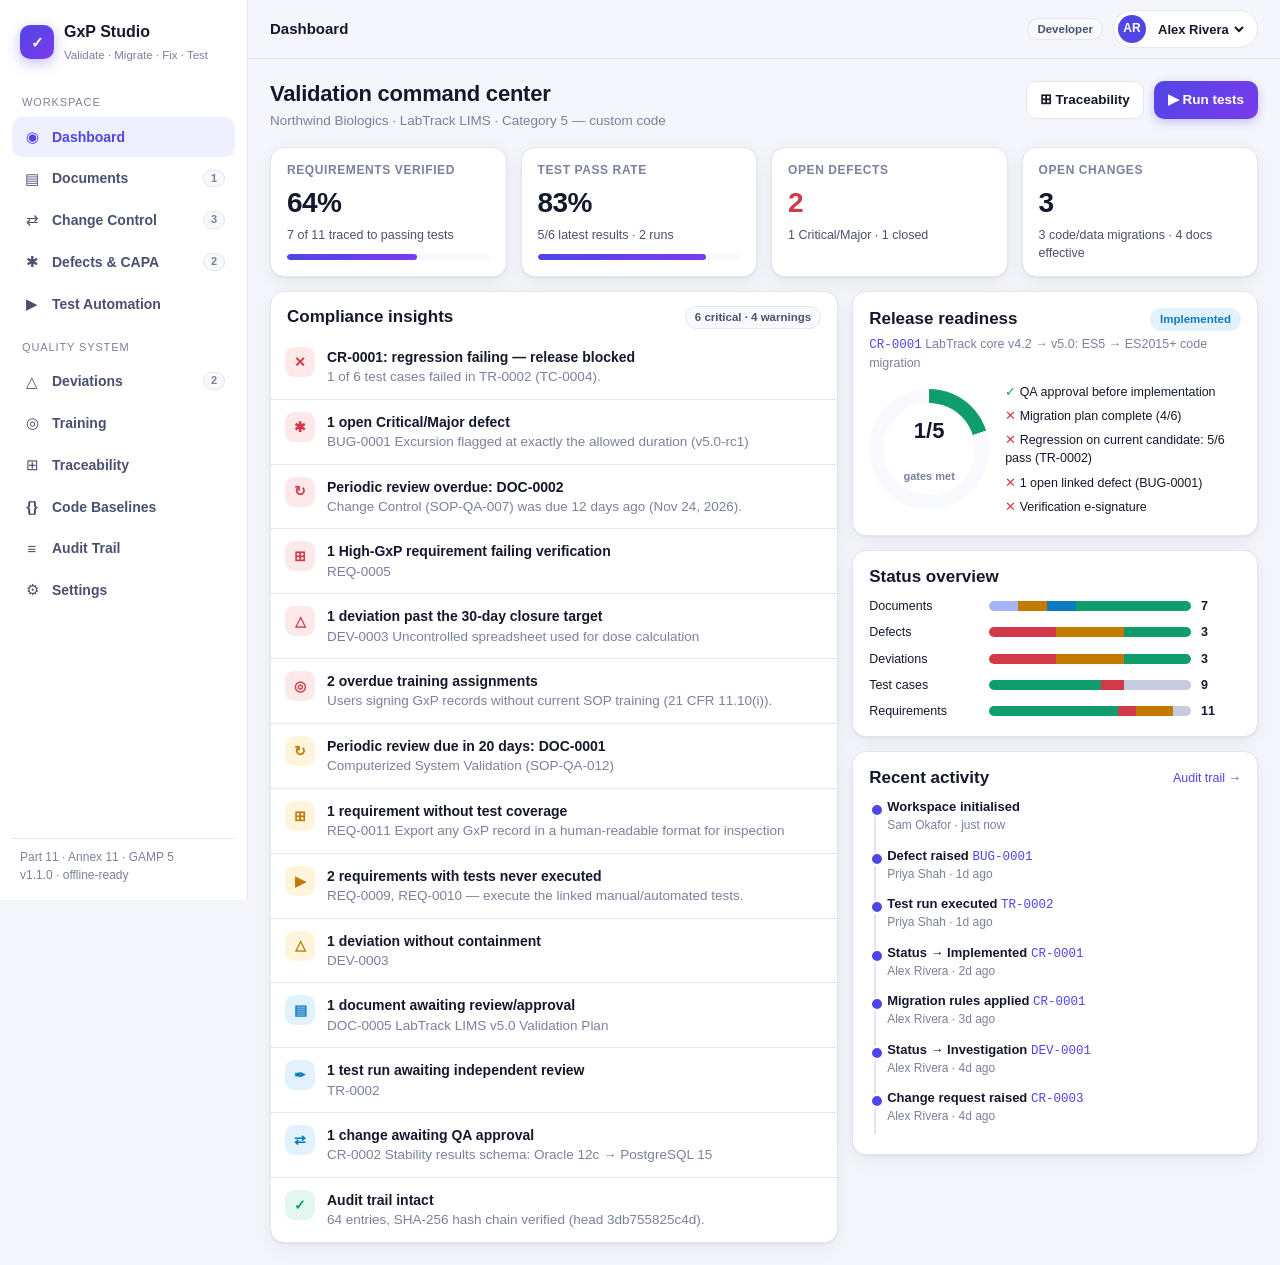
==== commit b158cc81: "Add training records and deviations modules (v1.1.0) Co-Authored-By: Devin AI <158243242+devin-ai-in" ====
--- a/index.html
+++ b/index.html
@@ -233,7 +233,7 @@
 <nav class="tabbar" id="tabbar"></nav>
 <button class="fab" id="fab" aria-label="New">+</button>
 <script>'use strict';
-const APP_VERSION='1.0.0';
+const APP_VERSION='1.1.0';
 const STORE_KEY='gxps.v1';
 const $=(s,r=document)=>r.querySelector(s);
 const $$=(s,r=document)=>[...r.querySelectorAll(s)];
@@ -267,8 +267,8 @@
 const userColor=id=>({u1:'#4f46e5',u2:'#0f9d6b',u3:'#d23a4a',u4:'#c27a00'}[id]||'#7c3aed');
 const initials=n=>String(n).split(/\s+/).map(x=>x[0]).join('').slice(0,2).toUpperCase();
 const avatar=id=>`<span class="av" style="background:${userColor(id)}">${initials(userName(id))}</span>`;
-const findAny=id=>{if(!id)return null;const p=id.split('-')[0];const col={DOC:'docs',REQ:'reqs',TC:'tests',TR:'runs',CR:'changes',BUG:'defects',CAPA:'defects',CV:'code'}[p];return col?S[col].find(x=>x.id===id):null};
-const routeFor=id=>{const p=String(id).split('-')[0];return {DOC:'#/doc/',REQ:'#/trace?req=',TC:'#/test/',TR:'#/run/',CR:'#/change/',BUG:'#/defect/',CV:'#/code/'}[p]+id};
+const findAny=id=>{if(!id)return null;const p=id.split('-')[0];const col={DOC:'docs',REQ:'reqs',TC:'tests',TR:'runs',CR:'changes',BUG:'defects',CAPA:'defects',CV:'code',DEV:'deviations',TRN:'training'}[p];return col?S[col].find(x=>x.id===id):null};
+const routeFor=id=>{const p=String(id).split('-')[0];return {DOC:'#/doc/',REQ:'#/trace?req=',TC:'#/test/',TR:'#/run/',CR:'#/change/',BUG:'#/defect/',CV:'#/code/',DEV:'#/dev/',TRN:'#/training?r='}[p]+id};
 const link=id=>id?`<a href="${routeFor(id)}" class="mono">${esc(id)}</a>`:'—';
 
 /* ---------- audit trail (hash chained) ---------- */
@@ -288,17 +288,18 @@
 function closeModal(){$$('.scrim').forEach(x=>x.remove())}
 /* two-click confirm (no confirm() — blocked in preview iframes) */
 function armed(btn,fn,label='Click again to confirm'){if(btn.classList.contains('armed')){fn();return}const o=btn.innerHTML;btn.classList.add('armed');btn.textContent=label;setTimeout(()=>{if(btn.isConnected){btn.classList.remove('armed');btn.innerHTML=o}},3500)}
-const statusTone=s=>({Draft:'',New:'',Open:'bad','In Review':'warn',Reviewed:'info',Approved:'info',Effective:'ok',Superseded:'',Retired:'',Assessed:'warn',Implemented:'info',Verified:'ok',Closed:'ok',Rejected:'bad',Investigating:'warn','Fix In Progress':'info','Ready for Verification':'brand',Pass:'ok',Fail:'bad',Error:'warn',Baseline:'ok',Candidate:'brand',Released:'ok',Critical:'bad',Major:'warn',Minor:'info',High:'bad',Medium:'warn',Low:'ok'}[s]||'');
+const statusTone=s=>({Draft:'',New:'',Open:'bad','In Review':'warn',Reviewed:'info',Approved:'info',Effective:'ok',Superseded:'',Retired:'',Assessed:'warn',Implemented:'info',Verified:'ok',Closed:'ok',Rejected:'bad',Investigating:'warn','Fix In Progress':'info','Ready for Verification':'brand',Pass:'ok',Fail:'bad',Error:'warn',Baseline:'ok',Candidate:'brand',Released:'ok',Critical:'bad',Major:'warn',Minor:'info',High:'bad',Medium:'warn',Low:'ok',Investigation:'warn','QA Review':'brand',Current:'ok',Due:'warn',Overdue:'bad'}[s]||'');
 const pill=(s,t)=>`<span class="pill ${t??statusTone(s)}">${esc(s)}</span>`;
 const stepper=(flow,cur)=>{const i=flow.indexOf(cur);return `<div class="steps">${flow.map((f,k)=>`<span class="${k<i?'done':k===i?'cur':''}">${k<i?'✓ ':''}${esc(f)}</span>`).join('')}</div>`};
 function blobLink(text,name,type,label,cls='btn'){const u=URL.createObjectURL(new Blob([text],{type}));return `<a class="${cls}" href="${u}" download="${esc(name)}">${label}</a>`}
 
 /* ---------- e-signature (21 CFR Part 11 style) ---------- */
-function esign({record,meanings,title,onSign,requireReason=true}){
+function esign({record,meanings,title,onSign,requireReason=true,attach=true}){
   const u=me();
   const m=modal(title||'Electronic signature',`
     <div class="small muted">By signing, you confirm this electronic signature is the legally binding equivalent of your handwritten signature (21 CFR 11.100).</div>
     <div class="kv"><dt>Record</dt><dd class="mono">${esc(record.id)} · ${esc(record.title||'')}</dd><dt>Signer</dt><dd>${esc(u.name)} (${esc(u.role)})</dd><dt>Record hash</dt><dd class="hashv">${recordHash(record)}</dd></div>
+    ${typeof trainingWarn==='function'?trainingWarn(u.id):''}
     <label class="f">Meaning of signature<select class="inp" id="sgM">${meanings.map(x=>`<option>${esc(x)}</option>`).join('')}</select></label>
     <label class="f">Reason / comment ${requireReason?'(required)':''}<input class="inp" id="sgR" placeholder="e.g. Reviewed against SOP-QA-012"></label>
     <label class="f">Re-enter password / PIN<input class="inp" id="sgP" type="password" autocomplete="off" inputmode="numeric" placeholder="Demo PIN for every user: 1234"></label>
@@ -309,7 +310,7 @@
     if(requireReason&&!reason){$('#sgE',m).textContent='A reason is required.';return}
     const sig={by:u.id,name:u.name,role:u.role,meaning,reason,at:nowISO(),version:record.version||null,hash:recordHash(record)};
     sig.sigHash=sha256(JSON.stringify(sig));
-    (record.signatures=record.signatures||[]).push(sig);
+    if(attach)(record.signatures=record.signatures||[]).push(sig);
     audit('E-signed ('+meaning+')',record.id,reason);
     closeModal();onSign&&onSign(sig);save();render()};
 }
@@ -617,7 +618,7 @@
   S={v:1,app:APP_VERSION,created:nowISO(),seq:{},currentUser:'u1',theme:'auto',
     users:[{id:'u1',name:'Alex Rivera',role:'Developer',roles:['Author'],pin:'1234'},{id:'u2',name:'Priya Shah',role:'QA Tester',roles:['Tester'],pin:'1234'},{id:'u3',name:'Morgan Lee',role:'QA Approver',roles:['QA'],pin:'1234'},{id:'u4',name:'Sam Okafor',role:'System Owner',roles:['Owner'],pin:'1234'}],
     system:{name:'LabTrack LIMS',org:'Northwind Biologics',gamp:'Category 5 — custom code',site:'Boston (BOS)'},
-    docs:[],reqs:[],tests:[],runs:[],changes:[],defects:[],code:[],audit:[]};
+    docs:[],deviations:[],training:[],reqs:[],tests:[],runs:[],changes:[],defects:[],code:[],audit:[]};
   const ev=[];const at=(d,fn)=>ev.push({d,fn});
   const sig=(rec,uid,meaning,reason,d)=>{const u=S.users.find(x=>x.id===uid);const s={by:uid,name:u.name,role:u.role,meaning,reason,at:t(d),version:rec.version||null,hash:recordHash(rec)};s.sigHash=sha256(JSON.stringify(s));(rec.signatures=rec.signatures||[]).push(s)};
 
@@ -738,16 +739,17 @@
   at(-15,()=>audit('Defect raised',b3.id,b3.title,'u3'));at(-1,()=>audit('Defect raised',b1.id,b1.title,'u2'));
   cr1.defects=[b1.id];
 
+  seedQuality(t,at);
   ev.sort((a,b)=>a.d-b.d).forEach(e=>{S._clock=t(e.d);e.fn()});delete S._clock;
   audit('Workspace initialised','SYSTEM','Demo data loaded (v'+APP_VERSION+')','u4');
   save();
 }
 
 /* ---------- shared view logic ---------- */
-const UI={docF:'All',docQ:'',docT:'',crF:'Open',crQ:'',bugF:'Open',bugQ:'',tcQ:'',tcT:'All',tcSel:new Set(),tcTarget:'',auditQ:'',auditU:'',traceF:'All',tabs:{},verify:null};
+const UI={docF:'All',docQ:'',docT:'',crF:'Open',crQ:'',bugF:'Open',bugQ:'',tcQ:'',tcT:'All',tcSel:new Set(),tcTarget:'',auditQ:'',auditU:'',traceF:'All',tabs:{},verify:null,devF:'Open',devQ:''};
 const ACT={},CHG={};
-const NAV=[['dashboard','◉','Dashboard','Home'],['docs','▤','Documents','Docs'],['changes','⇄','Change Control','Changes'],['defects','✱','Defects & CAPA','Defects'],['tests','▶','Test Automation','Tests'],['trace','⊞','Traceability'],['code','{}','Code Baselines'],['audit','≡','Audit Trail'],['settings','⚙','Settings']];
-const SECTION={doc:'docs',change:'changes',defect:'defects',test:'tests',run:'tests'};
+const NAV=[['dashboard','◉','Dashboard','Home'],['docs','▤','Documents','Docs'],['changes','⇄','Change Control','Changes'],['defects','✱','Defects & CAPA','Defects'],['tests','▶','Test Automation','Tests'],['deviations','△','Deviations'],['training','◎','Training'],['trace','⊞','Traceability'],['code','{}','Code Baselines'],['audit','≡','Audit Trail'],['settings','⚙','Settings']];
+const SECTION={doc:'docs',change:'changes',defect:'defects',test:'tests',run:'tests',dev:'deviations'};
 const hasRole=r=>me().roles.includes(r);
 const isQA=()=>hasRole('QA');
 function guard(ok,msg){if(!ok)toast(msg);return ok}
@@ -786,6 +788,9 @@
   const noCapa=S.defects.filter(d=>openBug(d)&&d.gxp!=='Low'&&d.rootCause&&!(d.capa.corrective&&d.capa.preventive));if(noCapa.length)I.push({t:'warn',i:'✱',h:`${noCapa.length} defect${noCapa.length>1?'s':''} missing CAPA`,x:noCapa.map(d=>d.id).join(', '),href:'#/defects'});
   const inrev=S.docs.filter(d=>d.status==='In Review');if(inrev.length)I.push({t:'info',i:'▤',h:`${inrev.length} document${inrev.length>1?'s':''} awaiting review/approval`,x:inrev.map(d=>`${d.id} ${d.title}`).join(' · '),href:'#/docs'});
   const unsigned=S.runs.filter(r=>!sigsAt(r,'Reviewed').length);if(unsigned.length)I.push({t:'info',i:'✒',h:`${unsigned.length} test run${unsigned.length>1?'s':''} awaiting independent review`,x:unsigned.map(r=>r.id).join(', '),href:'#/tests'});
+  const dvo=(S.deviations||[]).filter(devOverdue);if(dvo.length)I.push({t:'bad',i:'△',h:`${dvo.length} deviation${dvo.length>1?'s':''} past the 30-day closure target`,x:dvo.map(v=>`${v.id} ${v.title}`).join(' · '),href:'#/deviations'});
+  const dvn=(S.deviations||[]).filter(v=>openDev(v)&&!v.immediate.trim());if(dvn.length)I.push({t:'warn',i:'△',h:`${dvn.length} deviation${dvn.length>1?'s':''} without containment`,x:dvn.map(v=>v.id).join(', '),href:'#/deviations'});
+  let tO=0,tD=0;S.users.forEach(u=>trainingGaps(u.id).forEach(([,s])=>s.k==='Overdue'?tO++:tD++));if(tO)I.push({t:'bad',i:'◎',h:`${tO} overdue training assignment${tO>1?'s':''}`,x:'Users signing GxP records without current SOP training (21 CFR 11.10(i)).',href:'#/training'});if(tD)I.push({t:'warn',i:'◎',h:`${tD} training assignment${tD>1?'s':''} due`,x:'New effective SOP/policy versions require read-and-understood signatures.',href:'#/training'});
   const pend=S.changes.filter(c=>c.status==='Assessed');if(pend.length)I.push({t:'info',i:'⇄',h:`${pend.length} change${pend.length>1?'s':''} awaiting QA approval`,x:pend.map(c=>c.id+' '+c.title).join(' · '),href:'#/changes'});
   if(a.ok)I.push({t:'ok',i:'✓',h:'Audit trail intact',x:`${a.n} entries, SHA-256 hash chain verified (head ${short(a.head)}).`,href:'#/audit'});
   const o={bad:0,warn:1,info:2,ok:3};return I.sort((x,y)=>o[x.t]-o[y.t])}
@@ -825,6 +830,7 @@
       <div class="card"><h2>Status overview</h2><div class="bars">
         ${bar('Documents',[[dc('Draft'),'#a5b4fc'],[dc('In Review'),'var(--warn)'],[dc('Approved'),'var(--info)'],[dc('Effective'),'var(--ok)']],Math.max(1,S.docs.length))}
         ${bar('Defects',[[bc('Open')+bc('Investigating'),'var(--bad)'],[bc('Fix In Progress')+bc('Ready for Verification'),'var(--warn)'],[bc('Verified')+bc('Closed'),'var(--ok)']],Math.max(1,S.defects.length))}
+        ${bar('Deviations',[[S.deviations.filter(v=>v.status==='Open').length,'var(--bad)'],[S.deviations.filter(v=>['Investigation','QA Review'].includes(v.status)).length,'var(--warn)'],[S.deviations.filter(v=>v.status==='Closed').length,'var(--ok)']],Math.max(1,S.deviations.length))}
         ${bar('Test cases',[[lr.filter(x=>x.status==='Pass').length,'var(--ok)'],[lr.filter(x=>x.status!=='Pass').length,'var(--bad)'],[S.tests.length-lr.length,'#c7cbe0']],Math.max(1,S.tests.length))}
         ${bar('Requirements',[[ver,'var(--ok)'],[states.filter(s=>s.k==='fail').length,'var(--bad)'],[states.filter(s=>s.k==='notrun').length,'var(--warn)'],[states.filter(s=>s.k==='none').length,'#c7cbe0']],Math.max(1,S.reqs.length))}
       </div></div>
@@ -858,7 +864,7 @@
   if(d.status==='Draft')acts+=`<button class="btn pri" data-act="docSubmit">Submit for review</button>`;
   if(d.status==='In Review'){acts+=`<button class="btn" data-act="docReview">✍ Review &amp; sign</button><button class="btn pri" data-act="docApprove">✍ QA approve</button><button class="btn" data-act="docReturn">Return to draft</button>`}
   if(d.status==='Approved')acts+=`<button class="btn pri" data-act="docEffective">Make effective</button>`;
-  if(d.status==='Effective')acts+=`<button class="btn" data-act="docRevise">Revise (new version)</button><button class="btn" data-act="docPeriodic">✍ Periodic review</button><button class="btn bad" data-act="docRetire">Retire</button>`;
+  if(d.status==='Effective')acts+=trainBtn(d)+`<button class="btn" data-act="docRevise">Revise (new version)</button><button class="btn" data-act="docPeriodic">✍ Periodic review</button><button class="btn bad" data-act="docRetire">Retire</button>`;
   if(d.status==='Draft'&&/^0\./.test(d.version))acts+=`<button class="btn bad" data-act="docDelete">Delete draft</button>`;
   const [tab,tb]=tabsBar('doc',[['view','Document'],...(d.status==='Draft'?[['edit','Edit']]:[]),['sig',`Signatures (${(d.signatures||[]).length})`],['hist','History']],'view');
   let body='';
@@ -957,8 +963,8 @@
 ACT.switchUser=b=>{S.currentUser=b.dataset.id;audit('User signed in','SYSTEM',me().name+' ('+me().role+')');save();render();toast('Signed in as '+me().name)};
 CHG.user=e=>{S.currentUser=e.value;audit('User signed in','SYSTEM',me().name+' ('+me().role+')');save();render();toast('Signed in as '+me().name)};
 ACT.resetDemo=b=>armed(b,()=>{seed();UI.tcSel.clear();location.hash='#/dashboard';render();toast('Demo data restored')});
-ACT.blankWS=b=>armed(b,()=>{const users=S.users,theme=S.theme;S={v:1,app:APP_VERSION,created:nowISO(),seq:{},currentUser:users[0].id,theme,users,system:{name:'My GxP System',org:'My Organisation',gamp:'Category 5 — custom code',site:''},docs:[],reqs:[],tests:[],runs:[],changes:[],defects:[],code:[],audit:[]};audit('Workspace initialised','SYSTEM','Blank workspace');save();location.hash='#/dashboard';render()});
-CHG.importJSON=e=>{const f=e.files[0];if(!f)return;f.text().then(t=>{try{const j=JSON.parse(t);if(!j.audit||!j.docs)throw 0;S=j;audit('Workspace imported','SYSTEM',f.name);save();render();toast('Imported '+f.name)}catch(x){toast('Not a GxP Studio export')}})};
+ACT.blankWS=b=>armed(b,()=>{const users=S.users,theme=S.theme;S={v:1,app:APP_VERSION,created:nowISO(),seq:{},currentUser:users[0].id,theme,users,system:{name:'My GxP System',org:'My Organisation',gamp:'Category 5 — custom code',site:''},docs:[],deviations:[],training:[],reqs:[],tests:[],runs:[],changes:[],defects:[],code:[],audit:[]};audit('Workspace initialised','SYSTEM','Blank workspace');save();location.hash='#/dashboard';render()});
+CHG.importJSON=e=>{const f=e.files[0];if(!f)return;f.text().then(t=>{try{const j=JSON.parse(t);if(!j.audit||!j.docs)throw 0;S=j;upgradeWorkspace();audit('Workspace imported','SYSTEM',f.name);save();render();toast('Imported '+f.name)}catch(x){toast('Not a GxP Studio export')}})};
 function vMore(){return {title:'More',html:`<h1 style="margin-bottom:14px">More</h1><div class="card p0 list">${NAV.slice(5).map(([r,i,l])=>`<a class="item" href="#/${r}"><span style="width:26px;text-align:center;font-size:17px">${i}</span><div class="main1"><div class="ttl">${l}</div></div><span class="muted">›</span></a>`).join('')}</div>
   <div class="card" style="margin-top:14px"><div class="small muted">GxP Studio v${APP_VERSION} · ${esc(S.system.org)}</div></div>`}}
 
@@ -1142,6 +1148,7 @@
   <label class="f">Description<textarea class="inp" id="nbD">${esc(pre.description||'')}</textarea></label><div class="fields"><label class="f">Expected<input class="inp" id="nbE" value="${esc(pre.expected||'')}"></label><label class="f">Actual<input class="inp" id="nbX" value="${esc(pre.actual||'')}"></label></div>`,`<button class="btn" data-x>Cancel</button><button class="btn pri" id="nbGo">Raise</button>`);
   $('#nbGo',m).onclick=()=>{const title=val('nbT',m).trim();if(!title){toast('Title required');return}const id=nextId('BUG');
     S.defects.unshift({id,title,severity:val('nbS',m),gxp:val('nbG',m),status:'Open',reporter:S.currentUser,assignee:val('nbA',m),created:nowISO(),found:pre.found||'Manual report',run:pre.run||null,tc:val('nbC',m)||null,cr:val('nbR',m)||null,description:val('nbD',m),steps:'',expected:val('nbE',m),actual:val('nbX',m),rcCategory:'',rootCause:'',fix:'',capa:{corrective:'',preventive:'',effectiveness:''},history:[{at:nowISO(),by:S.currentUser,text:'Raised'+(pre.run?' from '+pre.run:'')}],signatures:[]});
+    if(pre.dev){const v=S.deviations.find(x=>x.id===pre.dev);if(v){v.bugs.push(id);hist(v,'Linked '+id);audit('CAPA linked',v.id,id)}}
     audit('Defect raised',id,title);save();closeModal();location.hash='#/defect/'+id}}
 ACT.bugNew=b=>bugModal(b&&b.dataset&&b.dataset.cr?{cr:b.dataset.cr}:{});
 const curBug=()=>S.defects.find(x=>x.id===parseHash().id);
@@ -1176,16 +1183,112 @@
     esign({record:d,meanings:['Closed'],title:'QA closure',onSign:()=>{d.status='Closed';hist(d,'Closed');audit('Status → Closed',d.id,'')}});return}
   go()};
 
+/* ---------- training records ---------- */
+const TRAIN_TYPES=['SOP','Policy'],TRAIN_GRACE=30;
+const trainDocs=()=>S.docs.filter(d=>d.status==='Effective'&&TRAIN_TYPES.includes(d.type));
+function trainState(uid,d){const rec=(S.training||[]).filter(x=>x.user===uid&&x.doc===d.id).sort(byAt).at(-1);
+  if(rec&&rec.version===d.version)return {k:'Current',rec};
+  const days=Math.floor((Date.now()-new Date(d.effective||d.updated))/DAY);return {k:days>TRAIN_GRACE?'Overdue':'Due',rec,days}}
+const trainingGaps=uid=>trainDocs().map(d=>[d,trainState(uid,d)]).filter(([,s])=>s.k!=='Current');
+function trainingWarn(uid){const g=trainingGaps(uid);return g.length?`<div class="small" style="background:var(--warnSoft);color:var(--warn);padding:8px 10px;border-radius:10px;margin:8px 0">⚠ Training not current for ${esc(userName(uid))}: ${g.map(([d,s])=>`${d.id} v${esc(d.version)} (${s.k})`).join(', ')}</div>`:''}
+const trainBtn=d=>TRAIN_TYPES.includes(d.type)&&d.status==='Effective'&&trainState(S.currentUser,d).k!=='Current'?`<button class="btn pri" data-act="trainSign" data-doc="${d.id}">✍ Read &amp; understood</button>`:'';
+ACT.trainSign=b=>{const d=S.docs.find(x=>x.id===(b.dataset.doc||parseHash().id));if(!d)return;
+  esign({record:d,meanings:['Read and understood'],title:`Training — ${d.id} v${d.version}`,requireReason:false,attach:false,
+    onSign:s=>{S.training.push({id:nextId('TRN'),doc:d.id,version:d.version,user:s.by,at:s.at,sig:s});audit('Training completed',d.id,`${userName(s.by)} — v${d.version}`);toast('Training recorded')}})};
+function vTraining(){const docs=trainDocs();let cur=0,tot=0,over=0;
+  const cell=(u,d)=>{const s=trainState(u.id,d);tot++;if(s.k==='Current')cur++;if(s.k==='Overdue')over++;
+    return `<td>${s.k==='Current'?`<span class="pill ok" title="Signed ${fmtUTC(s.rec.at)}">✓ v${esc(s.rec.version)}</span>`:pill(s.k)+(s.rec?`<div class="small muted">had v${esc(s.rec.version)}</div>`:'')}</td>`};
+  const rows=S.users.map(u=>`<tr><td><b>${esc(u.name)}</b><div class="small muted">${esc(u.role)}</div></td>${docs.map(d=>cell(u,d)).join('')}</tr>`).join('');
+  const pct=tot?Math.round(cur/tot*100):100;const mine=trainingGaps(S.currentUser);
+  const recent=(S.training||[]).slice().sort(byAt).reverse().slice(0,10);
+  return {title:'Training',html:`<div class="ph"><div class="t"><h1>Training records</h1><p>Read-and-understood e-signatures against effective SOPs and policies (21 CFR 11.10(i), EU GMP Ch. 2). A new effective version resets training to Due; Overdue after ${TRAIN_GRACE} days.</p></div></div>
+  <div class="grid g3"><div class="card kpi"><div class="l">Training compliance</div><div class="v" style="color:${pct===100?'var(--ok)':'inherit'}">${pct}%</div><div class="s">${cur} of ${tot} assignments current</div><div class="bar"><i style="width:${pct}%"></i></div></div>
+    <div class="card kpi"><div class="l">Overdue</div><div class="v" style="color:${over?'var(--bad)':'inherit'}">${over}</div><div class="s">past the ${TRAIN_GRACE}-day window</div></div>
+    <div class="card kpi"><div class="l">My open training</div><div class="v">${mine.length}</div><div class="s">${esc(me().name)}</div></div></div>
+  <div class="card p0 list" style="margin-top:14px"><div style="padding:14px 16px 6px"><h2 style="margin:0">My training — ${esc(me().name)}</h2></div>${mine.map(([d,s])=>`<div class="item"><span class="id">${d.id}</span><div class="main1"><div class="ttl">${esc(d.title)}</div><div class="meta"><span>v${esc(d.version)}</span><span>effective ${fmtD(d.effective)}</span></div></div>${pill(s.k)}<a class="btn sm" href="#/doc/${d.id}">Read</a>${trainBtn(d).replace('btn pri','btn pri sm')}</div>`).join('')||'<div class="empty">✓ All training current.</div>'}</div>
+  <div class="card p0" style="margin-top:14px"><div style="padding:14px 16px 6px"><h2 style="margin:0">Training matrix</h2></div><div class="tblwrap"><table class="t"><thead><tr><th>User</th>${docs.map(d=>`<th><a href="#/doc/${d.id}" class="mono">${d.id}</a> v${esc(d.version)}<div class="small muted" style="font-weight:500;text-transform:none;letter-spacing:0">${esc(d.title)}</div></th>`).join('')}</tr></thead><tbody>${rows}</tbody></table></div></div>
+  <div class="card" style="margin-top:14px"><h2>Recent training signatures</h2>${recent.map(r=>sigBlock(r.sig)+`<div class="small muted" style="margin:-2px 0 6px 4px">${link(r.doc)} v${esc(r.version)} · ${r.id}</div>`).join('')||'<div class="muted small">None yet.</div>'}</div>`}}
+
+/* ---------- deviations ---------- */
+const DEV_FLOW=['Open','Investigation','QA Review','Closed'],DEV_CLASS=['Critical','Major','Minor'];
+const DEV_AREAS=['Computerized system','Data integrity','Laboratory','Manufacturing','Documentation','Training','Supplier'];
+const openDev=v=>v.status!=='Closed';
+const devDue=v=>new Date(new Date(v.detected).getTime()+30*DAY).toISOString();
+const devOverdue=v=>openDev(v)&&daysUntil(devDue(v))<0;
+function vDeviations(){const q=UI.devQ.toLowerCase();const list=S.deviations.filter(v=>(UI.devF==='All'||(UI.devF==='Open'?openDev(v):!openDev(v)))&&(!q||(v.id+' '+v.title).toLowerCase().includes(q)));
+  return {title:'Deviations',fab:'devNew',html:`<div class="ph"><div class="t"><h1>Deviations</h1><p>Unplanned events against procedures or validated state: containment, impact assessment, root cause, CAPA and QA closure within 30 days.</p></div><button class="btn pri hide-m" data-act="devNew">+ Report deviation</button></div>
+  <div class="toolbar"><input class="search" data-inp="devQ" placeholder="Search deviations…" value="${esc(UI.devQ)}">${seg('devF',['Open','Closed','All'])}</div>
+  <div class="card p0 list">${list.map(v=>`<a class="item" href="#/dev/${v.id}"><span class="id">${v.id}</span><div class="main1"><div class="ttl">${esc(v.title)}</div><div class="meta"><span>${esc(v.area)}</span><span>${esc(userName(v.owner))}</span>${openDev(v)?`<span style="${devOverdue(v)?'color:var(--bad);font-weight:600':''}">due ${fmtD(devDue(v))}</span>`:''}<span>${ago(v.detected)}</span></div></div>${pill(v.classification)}${pill(v.status)}</a>`).join('')||'<div class="empty">No deviations.</div>'}</div>`}}
+ACT.devNew=()=>{const m=modal('Report deviation',`<label class="f">Title<input class="inp" id="dvT"></label>
+  <div class="fields"><label class="f">Classification<select class="inp" id="dvC">${opts(DEV_CLASS,'Major')}</select></label><label class="f">Area<select class="inp" id="dvA">${opts(DEV_AREAS)}</select></label><label class="f">Owner<select class="inp" id="dvO">${userOpts('u1')}</select></label></div>
+  <div class="fields"><label class="f">Occurred<input class="inp" id="dvW" type="date" value="${nowISO().slice(0,10)}"></label><label class="f">Change control<select class="inp" id="dvR"><option value="">—</option>${S.changes.map(c=>`<option value="${c.id}">${c.id} ${esc(c.title)}</option>`).join('')}</select></label></div>
+  <label class="f">What happened<textarea class="inp" id="dvD"></textarea></label><label class="f">Immediate action / containment<textarea class="inp" id="dvI" placeholder="e.g. Batch placed on QA hold"></textarea></label>`,`<button class="btn" data-x>Cancel</button><button class="btn pri" id="dvGo">Report</button>`);
+  $('#dvGo',m).onclick=()=>{const title=val('dvT',m).trim();if(!title){toast('Title required');return}const id=nextId('DEV');
+    S.deviations.unshift({id,title,classification:val('dvC',m),area:val('dvA',m),status:'Open',reporter:S.currentUser,owner:val('dvO',m),occurred:new Date(val('dvW',m)||Date.now()).toISOString(),detected:nowISO(),cr:val('dvR',m)||null,
+      description:val('dvD',m),immediate:val('dvI',m),impact:'',rcCategory:'',rootCause:'',capa:'',bugs:[],history:[{at:nowISO(),by:S.currentUser,text:'Reported'}],signatures:[]});
+    audit('Deviation reported',id,title);save();closeModal();location.hash='#/dev/'+id}};
+const curDev=()=>S.deviations.find(x=>x.id===parseHash().id);
+function readDev(v){if(!$('#vT'))return false;const b=JSON.stringify(v);Object.assign(v,{title:val('vT').trim()||v.title,classification:val('vC'),area:val('vA'),owner:val('vO'),description:val('vD'),immediate:val('vI'),impact:val('vM'),rcCategory:val('vK'),rootCause:val('vRC'),capa:val('vP'),cr:val('vR')||null});return JSON.stringify(v)!==b}
+function vDeviation(p){const v=S.deviations.find(x=>x.id===p.id);if(!v)return {title:'Not found',html:'<div class="empty">Deviation not found.</div>'};
+  const lock=v.status==='Closed',ro=lock?'disabled':'';const next=DEV_FLOW[DEV_FLOW.indexOf(v.status)+1];const due=devDue(v),n=daysUntil(due);
+  const bugs=v.bugs.map(id=>S.defects.find(d=>d.id===id)).filter(Boolean);
+  return {title:v.id,back:'#/deviations',html:`<div class="ph"><div class="t"><div class="row"><span class="mono muted">${v.id}</span>${pill(v.status)}${pill(v.classification)}${openDev(v)?pill(n<0?`Overdue ${-n}d`:`Due in ${n}d`,n<0?'bad':n<=7?'warn':''):''}</div><h1 style="margin-top:6px">${esc(v.title)}</h1><p>Reported by ${esc(userName(v.reporter))} · occurred ${fmtD(v.occurred)} · detected ${fmtD(v.detected)}</p>${stepper(DEV_FLOW,v.status)}</div></div>
+  <div class="row" style="margin-bottom:12px">${next?`<button class="btn pri" data-act="devAdv">${next!=='Investigation'?'✍ ':''}Move to ${esc(next)}</button>`:''}${!lock?'<button class="btn" data-act="devSave">Save changes</button><button class="btn" data-act="devBug">+ Raise linked defect / CAPA</button>':''}</div>
+  <div class="grid g2"><div class="card"><h2>Event</h2><label class="f">Title<input class="inp" id="vT" value="${esc(v.title)}" ${ro}></label>
+    <div class="fields" style="margin-top:10px"><label class="f">Classification<select class="inp" id="vC" ${ro}>${opts(DEV_CLASS,v.classification)}</select></label><label class="f">Area<select class="inp" id="vA" ${ro}>${opts(DEV_AREAS,v.area)}</select></label><label class="f">Owner<select class="inp" id="vO" ${ro}>${userOpts(v.owner)}</select></label></div>
+    <label class="f" style="margin-top:10px">What happened<textarea class="inp" id="vD" ${ro}>${esc(v.description)}</textarea></label>
+    <label class="f" style="margin-top:10px">Immediate action / containment<textarea class="inp" id="vI" ${ro}>${esc(v.immediate)}</textarea></label>
+    <label class="f" style="margin-top:10px">Change control<select class="inp" id="vR" ${ro}><option value="">—</option>${S.changes.map(c=>`<option value="${c.id}" ${c.id===v.cr?'selected':''}>${c.id}</option>`).join('')}</select></label></div>
+  <div><div class="card"><h2>Investigation</h2><label class="f">Impact assessment (product, patient, data)<textarea class="inp" id="vM" ${ro}>${esc(v.impact)}</textarea></label>
+    <label class="f" style="margin-top:10px">Root cause category<select class="inp" id="vK" ${ro}><option value="">— select —</option>${opts(RC_CATS,v.rcCategory)}</select></label>
+    <label class="f" style="margin-top:10px">Root cause<textarea class="inp" id="vRC" ${ro} placeholder="Why 1… Why 2… Why 3…">${esc(v.rootCause)}</textarea></label></div>
+  <div class="card"><h2>CAPA</h2><label class="f">CAPA plan${v.classification!=='Minor'?' (required for Major/Critical)':''}<textarea class="inp" id="vP" ${ro}>${esc(v.capa)}</textarea></label>
+    <div class="small" style="margin-top:10px">Linked defects / CAPA: ${bugs.length?bugs.map(b=>`${link(b.id)} ${pill(b.status)}`).join(' '):'<span class="muted">none</span>'}</div></div></div></div>
+  <div class="grid g2" style="margin-top:14px"><div class="card"><h2>Signatures</h2>${sigsHTML(v)}</div><div class="card"><h2>History</h2>${histHTML(v.history)}</div></div>`}}
+ACT.devSave=()=>{const v=curDev();if(readDev(v)){hist(v,'Edited');audit('Deviation modified',v.id,'');save();render();toast('Saved')}else toast('No changes')};
+ACT.devBug=()=>{const v=curDev();if(readDev(v)){hist(v,'Edited');save()}bugModal({title:`CAPA for ${v.id}: ${v.title}`,description:v.description,severity:v.classification,gxp:'High',found:'Deviation '+v.id,cr:v.cr,dev:v.id})};
+ACT.devAdv=()=>{const v=curDev();if(v.status!=='Closed'&&readDev(v)){hist(v,'Edited');audit('Deviation modified',v.id,'')}const next=DEV_FLOW[DEV_FLOW.indexOf(v.status)+1];
+  if(next==='Investigation'){if(!guard(v.immediate.trim(),'Record the immediate action / containment first.')){save();render();return}v.status=next;hist(v,next);audit('Status → '+next,v.id,'');save();render();return}
+  if(next==='QA Review'){if(!guard(v.impact.trim()&&v.rcCategory&&v.rootCause.trim(),'Complete the impact assessment and root cause first.')||!guard(v.classification==='Minor'||v.capa.trim()||v.bugs.length,'Major/Critical deviations require a CAPA plan or linked defect.')){save();render();return}
+    esign({record:v,meanings:['Investigation complete'],title:'Submit for QA review',onSign:()=>{v.status='QA Review';hist(v,'QA Review');audit('Status → QA Review',v.id,'')}});return}
+  if(next==='Closed'){if(!guard(isQA(),'Only QA can close deviations.')||!guard(S.currentUser!==v.owner&&S.currentUser!==v.reporter,'Independent QA review: the owner/reporter cannot close their own deviation.'))return;
+    esign({record:v,meanings:['QA approved — deviation closed'],title:'QA closure',onSign:()=>{v.status='Closed';v.closed=nowISO();hist(v,'Closed');audit('Status → Closed',v.id,'')}})}};
+
+/* ---------- demo data for these modules ---------- */
+function seedQuality(t,at){S.training=S.training||[];S.deviations=S.deviations||[];
+  const mk=(uid,doc,ver,d)=>{const u=S.users.find(x=>x.id===uid);if(!u||!doc)return;const s={by:uid,name:u.name,role:u.role,meaning:'Read and understood',reason:'',at:t(d),version:ver,hash:recordHash(doc)};s.sigHash=sha256(JSON.stringify(s));
+    const r={id:nextId('TRN'),doc:doc.id,version:ver,user:uid,at:s.at,sig:s};S.training.push(r);at(d,()=>audit('Training completed',doc.id,`${u.name} — v${ver}`,uid))};
+  const D=id=>S.docs.find(d=>d.id===id);const csv=D('DOC-0001'),cc=D('DOC-0002'),pol=D('DOC-0007');
+  ['u1','u2','u3','u4'].forEach((u,i)=>{mk(u,cc,'4.0',-740+i);if(u!=='u2')mk(u,csv,'3.0',-385+i);if(u!=='u4')mk(u,pol,'2.0',-305+i)});
+  mk('u2',csv,'2.0',-600);
+  const sg=(v,uid,meaning,reason,d)=>{const u=S.users.find(x=>x.id===uid);const s={by:uid,name:u.name,role:u.role,meaning,reason,at:t(d),version:null,hash:recordHash(v)};s.sigHash=sha256(JSON.stringify(s));v.signatures.push(s)};
+  const v1={id:nextId('DEV'),title:'LIMS missed 42 min of freezer FZ-07 temperature readings',classification:'Major',area:'Computerized system',status:'Investigation',reporter:'u2',owner:'u1',occurred:t(-6),detected:t(-5),cr:null,
+    description:'Daily review found no FZ-07 readings between 02:14 and 02:56 UTC. Samples for stability study STB-112 were stored in FZ-07.',immediate:'FZ-07 contents placed on QA hold; independent chart-recorder data retrieved for the gap (no excursion observed).',
+    impact:'',rcCategory:'',rootCause:'',capa:'',bugs:[],history:[{at:t(-5),by:'u2',text:'Reported'},{at:t(-4),by:'u1',text:'Investigation'}],signatures:[]};
+  const v2={id:nextId('DEV'),title:'OQ executed against superseded test script version',classification:'Minor',area:'Documentation',status:'Closed',reporter:'u3',owner:'u2',occurred:t(-50),detected:t(-49),cr:null,
+    description:'TC-0003 was executed from a printed v0.9 script after v1.0 was approved.',immediate:'Results invalidated; TC-0003 re-executed with v1.0.',impact:'No product or data impact — re-execution passed.',rcCategory:'Procedure / human error',
+    rootCause:'Printed copies were not controlled; no version check before execution.',capa:'Added "confirm approved version" step to the execution checklist; printing of scripts discontinued.',bugs:[],closed:t(-44),
+    history:[{at:t(-49),by:'u3',text:'Reported'},{at:t(-48),by:'u2',text:'Investigation'},{at:t(-45),by:'u2',text:'QA Review'},{at:t(-44),by:'u3',text:'Closed'}],signatures:[]};
+  const v3={id:nextId('DEV'),title:'Uncontrolled spreadsheet used for dose calculation',classification:'Major',area:'Data integrity',status:'Open',reporter:'u4',owner:'u1',occurred:t(-41),detected:t(-40),cr:null,
+    description:'Pharmacy staff used a local Excel workbook instead of LabTrack LIMS for 3 pediatric dose calculations.',immediate:'',impact:'',rcCategory:'',rootCause:'',capa:'',bugs:[],history:[{at:t(-40),by:'u4',text:'Reported'}],signatures:[]};
+  sg(v2,'u2','Investigation complete','Root cause and CAPA documented',-45);sg(v2,'u3','QA approved — deviation closed','CAPA implemented',-44);
+  S.deviations.push(v1,v2,v3);
+  at(-49,()=>audit('Deviation reported',v2.id,v2.title,'u3'));at(-45,()=>audit('E-signed (Investigation complete)',v2.id,'','u2'));at(-44,()=>audit('E-signed (QA approved — deviation closed)',v2.id,'','u3'));
+  at(-40,()=>audit('Deviation reported',v3.id,v3.title,'u4'));at(-5,()=>audit('Deviation reported',v1.id,v1.title,'u2'));at(-4,()=>audit('Status → Investigation',v1.id,'','u1'))}
+function upgradeWorkspace(){if(S.deviations&&S.training)return;S.deviations=S.deviations||[];S.training=S.training||[];
+  if(S.system&&S.system.org==='Northwind Biologics'&&S.docs.some(d=>d.id==='DOC-0007')){const t=d=>new Date(Date.now()+d*DAY).toISOString();seedQuality(t,(d,fn)=>fn())}
+  audit('Workspace upgraded','SYSTEM','Training & deviation modules added (v'+APP_VERSION+')');save()}
+
 /* ---------- shell, router, events ---------- */
 function applyTheme(){const r=document.documentElement;r.classList.remove('light','dark');if(S.theme==='light')r.classList.add('light');if(S.theme==='dark')r.classList.add('dark');$('meta[name=theme-color]')?.setAttribute('content',r.classList.contains('dark')||(!r.classList.contains('light')&&matchMedia('(prefers-color-scheme: dark)').matches)?'#0d1020':'#4f46e5')}
 function parseHash(){const h=location.hash.replace(/^#\/?/,'')||'dashboard';const [path,q]=h.split('?');const [r,id]=path.split('/');return {r,id:id?decodeURIComponent(id):null,q:new URLSearchParams(q||'')}}
-const VIEWS={dashboard:vDashboard,docs:vDocs,doc:vDoc,changes:vChanges,change:vChange,defects:vDefects,defect:vDefect,tests:vTests,test:vTest,run:vRun,trace:vTrace,code:vCode,audit:vAudit,settings:vSettings,more:vMore};
+const VIEWS={dashboard:vDashboard,docs:vDocs,doc:vDoc,changes:vChanges,change:vChange,defects:vDefects,defect:vDefect,tests:vTests,test:vTest,run:vRun,trace:vTrace,deviations:vDeviations,dev:vDeviation,training:vTraining,code:vCode,audit:vAudit,settings:vSettings,more:vMore};
 let lastRoute='';
 function render(){const p=parseHash();const fn=VIEWS[p.r]||vDashboard;let v;
   try{v=fn(p)}catch(e){console.error(e);v={title:'Error',html:`<div class="card"><b>Something went wrong rendering this view.</b><pre class="codebox">${esc(e.stack||e)}</pre></div>`}}
-  const sec=SECTION[p.r]||p.r;const cnt={docs:S.docs.filter(d=>d.status==='In Review').length,changes:S.changes.filter(openCR).length,defects:S.defects.filter(openBug).length};
+  const sec=SECTION[p.r]||p.r;const cnt={docs:S.docs.filter(d=>d.status==='In Review').length,changes:S.changes.filter(openCR).length,defects:S.defects.filter(openBug).length,deviations:S.deviations.filter(openDev).length,training:trainingGaps(S.currentUser).length};
   $('#nav').innerHTML=NAV.map(([r,i,l],k)=>`${k===5?'<div class="sec">Quality system</div>':k===0?'<div class="sec">Workspace</div>':''}<a href="#/${r}" class="${sec===r?'on':''}"><span class="ic">${i}</span>${l}${cnt[r]?`<span class="cnt">${cnt[r]}</span>`:''}</a>`).join('');
-  const moreOn=['trace','code','audit','settings','more'].includes(sec);
+  const moreOn=!NAV.slice(0,5).some(n=>n[0]===sec);
   $('#tabbar').innerHTML=NAV.slice(0,5).map(([r,i,l,s])=>`<a href="#/${r}" class="${sec===r?'on':''}"><span class="ic">${i}</span>${s}</a>`).join('')+`<a href="#/more" class="${moreOn?'on':''}"><span class="ic">⋯</span>More</a>`;
   $('#crumb').innerHTML=(v.back?`<a href="${v.back}" class="btn ghost sm" style="margin-right:4px">‹</a>`:'')+esc(v.title||'');
   $('#user').innerHTML=`${avatar(S.currentUser)}<select data-chg="user" aria-label="Active user">${S.users.map(u=>`<option value="${u.id}" ${u.id===S.currentUser?'selected':''}>${esc(u.name)}</option>`).join('')}</select>`;
@@ -1203,7 +1306,7 @@
 window.addEventListener('hashchange',()=>{closeModal();render()});
 window.addEventListener('storage',e=>{if(e.key===STORE_KEY&&load())render()});
 window.addEventListener('online',()=>toast('Back online'));window.addEventListener('offline',()=>toast('Offline — everything keeps working'));
-(function init(){if(!load()||!S.audit)seed();applyTheme();matchMedia('(prefers-color-scheme: dark)').addEventListener?.('change',applyTheme);$('#ver').textContent='v'+APP_VERSION;render();
+(function init(){if(!load()||!S.audit)seed();else upgradeWorkspace();applyTheme();matchMedia('(prefers-color-scheme: dark)').addEventListener?.('change',applyTheme);$('#ver').textContent='v'+APP_VERSION;render();
   if('serviceWorker' in navigator&&location.protocol.startsWith('http'))navigator.serviceWorker.register('sw.js').catch(()=>{})})();
 </script>
 </body>
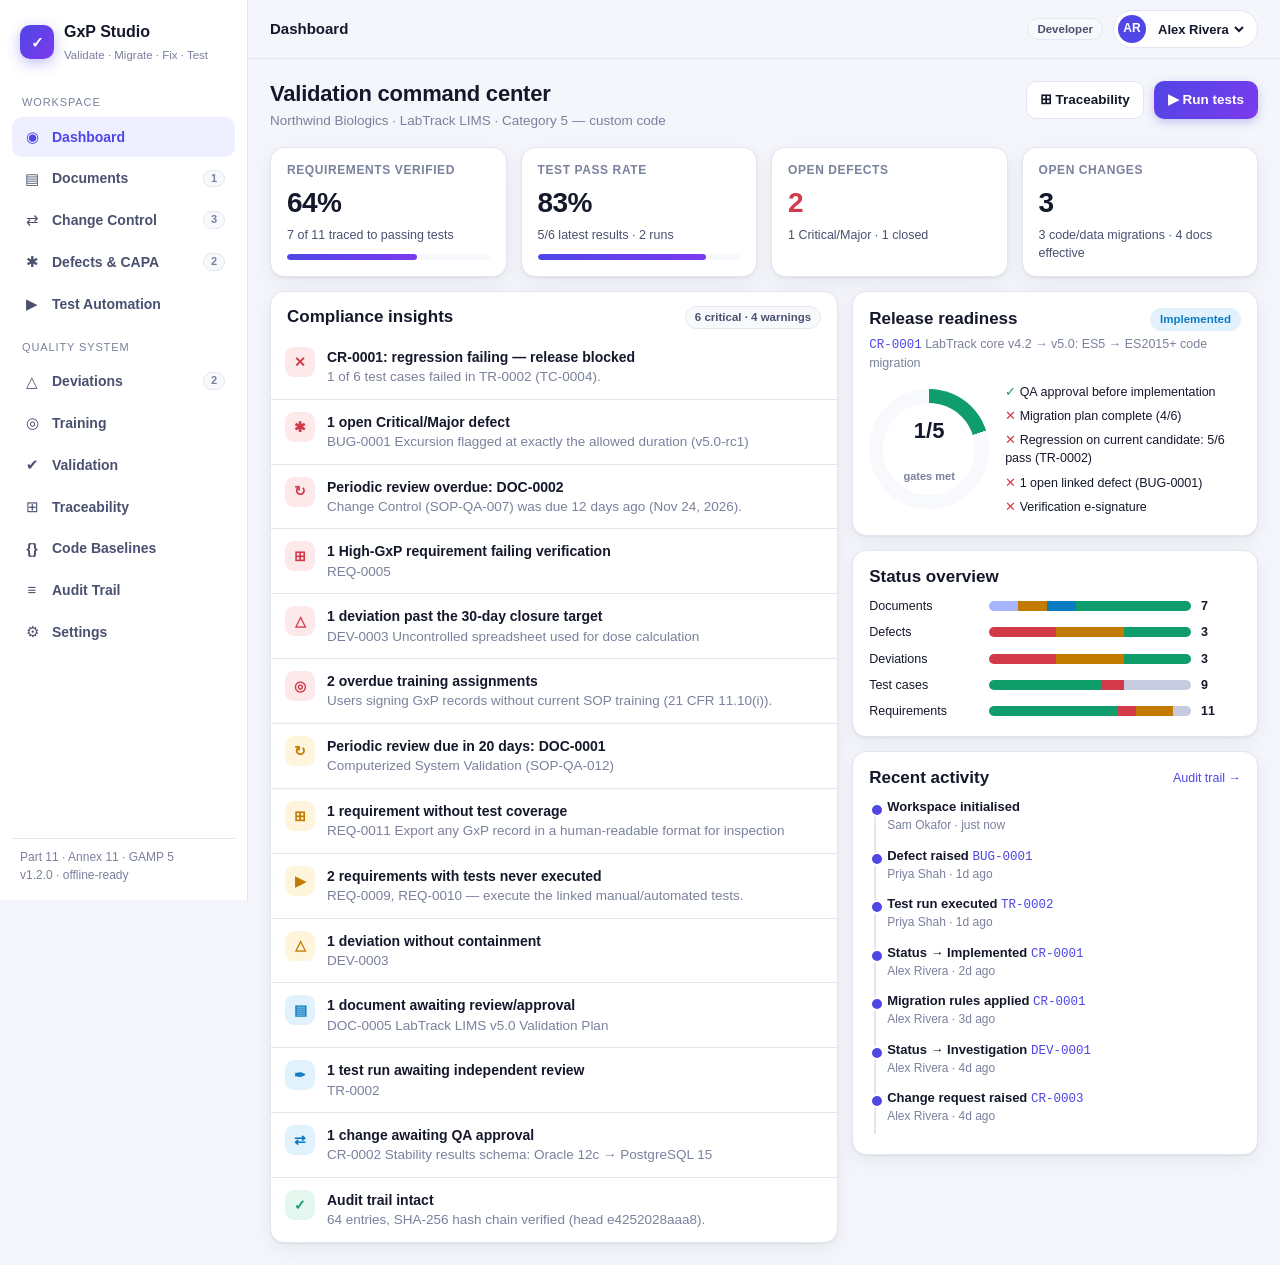
==== commit e1de1899: "Add validation status + Validation Summary Report with release gate (v1.2.0) Co-Authored-By: Devin A" ====
--- a/index.html
+++ b/index.html
@@ -233,7 +233,7 @@
 <nav class="tabbar" id="tabbar"></nav>
 <button class="fab" id="fab" aria-label="New">+</button>
 <script>'use strict';
-const APP_VERSION='1.1.0';
+const APP_VERSION='1.2.0';
 const STORE_KEY='gxps.v1';
 const $=(s,r=document)=>r.querySelector(s);
 const $$=(s,r=document)=>[...r.querySelectorAll(s)];
@@ -748,7 +748,7 @@
 /* ---------- shared view logic ---------- */
 const UI={docF:'All',docQ:'',docT:'',crF:'Open',crQ:'',bugF:'Open',bugQ:'',tcQ:'',tcT:'All',tcSel:new Set(),tcTarget:'',auditQ:'',auditU:'',traceF:'All',tabs:{},verify:null,devF:'Open',devQ:''};
 const ACT={},CHG={};
-const NAV=[['dashboard','◉','Dashboard','Home'],['docs','▤','Documents','Docs'],['changes','⇄','Change Control','Changes'],['defects','✱','Defects & CAPA','Defects'],['tests','▶','Test Automation','Tests'],['deviations','△','Deviations'],['training','◎','Training'],['trace','⊞','Traceability'],['code','{}','Code Baselines'],['audit','≡','Audit Trail'],['settings','⚙','Settings']];
+const NAV=[['dashboard','◉','Dashboard','Home'],['docs','▤','Documents','Docs'],['changes','⇄','Change Control','Changes'],['defects','✱','Defects & CAPA','Defects'],['tests','▶','Test Automation','Tests'],['deviations','△','Deviations'],['training','◎','Training'],['validation','✔','Validation'],['trace','⊞','Traceability'],['code','{}','Code Baselines'],['audit','≡','Audit Trail'],['settings','⚙','Settings']];
 const SECTION={doc:'docs',change:'changes',defect:'defects',test:'tests',run:'tests',dev:'deviations'};
 const hasRole=r=>me().roles.includes(r);
 const isQA=()=>hasRole('QA');
@@ -873,7 +873,7 @@
     <div class="row" style="margin-top:12px;justify-content:flex-end"><button class="btn" data-act="tab" data-k="doc" data-v="view">Preview</button><button class="btn pri" data-act="docSave">Save draft</button></div></div>`;
   else if(tab==='sig')body=`<div class="card">${sigsHTML(d)}</div>`;
   else if(tab==='hist')body=`<div class="card">${histHTML(d.history)}</div>`;
-  else body=`<div class="docpaper">${docHead(d)}${md(d.content)}${(d.signatures||[]).length?`<h2>Signature manifest</h2>${d.signatures.map(sigBlock).join('')}`:''}</div>`;
+  else body=`${vsrBanner(d)}<div class="docpaper">${docHead(d)}${md(d.content)}${(d.signatures||[]).length?`<h2>Signature manifest</h2>${d.signatures.map(sigBlock).join('')}`:''}</div>`;
   return {title:d.id,back:'#/docs',html:`<div class="doc" style="max-width:none">
     <div class="ph"><div class="t"><div class="row"><span class="mono muted">${d.id}</span>${pill(d.status)}<span class="pill brand">${esc(DOC_TYPES[d.type]||d.type)}</span><span class="pill">v${esc(d.version)}</span></div><h1 style="margin-top:6px">${esc(d.title)}</h1>
     <p>Owner ${esc(userName(d.owner))} · updated ${ago(d.updated)}${d.reviewDue?` · periodic review due ${fmtD(d.reviewDue)}`:''}${reviewed&&d.status==='In Review'?' · <b style="color:var(--ok)">reviewed</b>':''}</p>${stepper(DOC_FLOW,d.status==='Retired'||d.status==='Superseded'?'Effective':d.status)}</div></div>
@@ -887,6 +887,7 @@
   esign({record:d,meanings:['Reviewed'],title:'Review signature',onSign:()=>hist(d,'Reviewed by '+me().name)})};
 ACT.docApprove=()=>{const d=curDoc();if(!guard(isQA(),'Only users with the QA role can approve. Switch to Morgan Lee (QA Approver).'))return;if(!guard(d.owner!==S.currentUser,'Segregation of duties: owner cannot approve own document.'))return;
   if(!guard(sigsAt(d,'Reviewed').length>0,'A review signature is required before QA approval.'))return;
+  const vb=vsrBlock(d);if(!guard(!vb,vb))return;
   esign({record:d,meanings:['Approved'],title:'QA approval signature',onSign:()=>{d.status='Approved';d.updated=nowISO();hist(d,'Approved');audit('Status → Approved',d.id,'v'+d.version)}})};
 ACT.docReturn=()=>{const d=curDoc();const m=modal('Return to draft',`<label class="f">Reason (recorded in audit trail)<textarea class="inp" id="rr"></textarea></label>`,`<button class="btn" data-x>Cancel</button><button class="btn pri" id="rrGo">Return</button>`);$('#rrGo',m).onclick=()=>{const r=val('rr',m).trim();if(!r){toast('Reason required');return}d.status='Draft';hist(d,'Returned to draft: '+r);audit('Returned to draft',d.id,r);save();closeModal();render()}};
 ACT.docEffective=()=>{const d=curDoc();if(!guard(isQA(),'Only QA can make a document effective.'))return;const [M,m]=d.version.split('.').map(Number);if(m)d.version=`${M+1}.0`;
@@ -1279,10 +1280,56 @@
   if(S.system&&S.system.org==='Northwind Biologics'&&S.docs.some(d=>d.id==='DOC-0007')){const t=d=>new Date(Date.now()+d*DAY).toISOString();seedQuality(t,(d,fn)=>fn())}
   audit('Workspace upgraded','SYSTEM','Training & deviation modules added (v'+APP_VERSION+')');save()}
 
+/* ---------- validation summary ---------- */
+const VSR_OK='Fit for intended use',VSR_EXC='Fit for intended use with exceptions',VSR_NO='Not fit for intended use — release blocked';
+const vcell=s=>String(s??'').replace(/\|/g,'/').replace(/\n/g,' ');
+function vsrAssess(){const C=[];const add=(ok,block,label,detail)=>C.push({ok,sev:ok?'ok':block?'block':'warn',label,detail:detail||''});
+  const a=verifyAudit();add(a.ok,true,a.ok?'Audit trail hash chain intact':`Audit trail broken at entry #${a.at}`);
+  ['VP','URS'].forEach(t=>{const ds=S.docs.filter(d=>d.type===t);const ok=ds.some(d=>['Approved','Effective'].includes(d.status));add(ok,true,`${DOC_TYPES[t]} approved`,ok?'':ds.map(d=>`${d.id} is ${d.status}`).join(', ')||'none on file')});
+  const rs=S.reqs.map(r=>[r,reqState(r)]),bad=rs.filter(([,s])=>s.k!=='pass');
+  add(!bad.length,true,`Requirements verified (${rs.length-bad.length}/${rs.length})`,bad.map(([r,s])=>`${r.id} ${s.label}`).join(', '));
+  const latest=[...new Set(S.tests.map(t=>latestResult(t.id)).filter(Boolean).map(x=>x.run))],unrev=latest.filter(r=>!sigsAt(r,'Reviewed').length);
+  add(!unrev.length,true,`Current test evidence independently reviewed (${latest.length-unrev.length}/${latest.length} runs)`,unrev.map(r=>r.id).join(', '));
+  const ob=S.defects.filter(openBug),obB=ob.filter(d=>d.gxp==='High'||['Critical','Major'].includes(d.severity));
+  add(!ob.length,obB.length>0,ob.length?`${ob.length} open defect${ob.length>1?'s':''}${obB.length?` (${obB.length} GxP-critical/major)`:''}`:'No open defects',ob.map(d=>`${d.id} ${d.severity}`).join(', '));
+  const od=S.deviations.filter(openDev),odB=od.filter(v=>v.classification!=='Minor');
+  add(!od.length,odB.length>0,od.length?`${od.length} open deviation${od.length>1?'s':''}${odB.length?` (${odB.length} major/critical)`:''}`:'No open deviations',od.map(v=>`${v.id} ${v.classification}`).join(', '));
+  let tO=0,tD=0;S.users.forEach(u=>trainingGaps(u.id).forEach(([,s])=>s.k==='Overdue'?tO++:tD++));
+  add(!tO&&!tD,tO>0,tO||tD?`Training gaps: ${tO} overdue, ${tD} due`:'All personnel trained on effective SOPs');
+  const oc=S.changes.filter(openCR);add(!oc.length,false,oc.length?`${oc.length} change control${oc.length>1?'s':''} still open`:'No open change controls',oc.map(c=>`${c.id} ${c.status}`).join(', '));
+  const verdict=C.some(c=>c.sev==='block')?VSR_NO:C.some(c=>c.sev==='warn')?VSR_EXC:VSR_OK;
+  return {checks:C,verdict,basis:sha256(JSON.stringify(C.map(c=>[c.sev,c.label,c.detail]))),rs,latest,ob,od,oc,tO,tD,audit:a}}
+const verdictTone=v=>v===VSR_OK?'ok':v===VSR_EXC?'warn':'bad';
+const sevIcon=s=>s==='ok'?'<span class="res pass">✓</span>':s==='block'?'<span class="res fail">✕</span>':'<span class="res err">!</span>';
+function vsrMarkdown(A){const sys=S.system,r=A.rs;
+  return `# Validation Summary Report — ${sys.name}\n\n| Field | Value |\n|---|---|\n| System | ${sys.name} |\n| Organisation / site | ${sys.org} · ${sys.site} |\n| GAMP 5 category | ${sys.gamp} |\n| Prepared by | ${userName(S.currentUser)} |\n| Generated | ${fmtUTC(nowISO())} |\n| Data basis sha256 | ${A.basis} |\n| Audit trail head | ${A.audit.head||'BROKEN'} |\n\n`+
+  `## 1. Conclusion\n**${A.verdict}.**\n\n`+A.checks.map(c=>`- ${c.ok?'✓':c.sev==='block'?'✕ BLOCKER —':'! EXCEPTION —'} ${c.label}${c.detail?` (${c.detail})`:''}`).join('\n')+
+  `\n\n## 2. Scope\nThis report summarises the validation status of ${sys.name} against the approved Validation Plan and URS, per GAMP 5 and EU GMP Annex 11 §4. It covers requirements, test execution, defects, deviations, training and open changes at the time of generation.\n\n`+
+  `## 3. Requirements traceability\n| Requirement | Description | GxP | Risk (RPN) | Test cases | Status |\n|---|---|---|---|---|---|\n`+r.map(([q,s])=>`| ${q.id} | ${vcell(q.text)} | ${q.gxp} | ${riskClass(rpn(q))} (${rpn(q)}) | ${s.tcs.map(t=>t.id).join(', ')||'—'} | **${s.label}** |`).join('\n')+
+  `\n\n## 4. Test execution evidence\n| Run | Target | Executed | Result | Reviewed by |\n|---|---|---|---|---|\n`+(A.latest.map(x=>{const p=x.results.filter(z=>z.status==='Pass').length,rv=sigsAt(x,'Reviewed')[0];return `| ${x.id} | ${vcell(x.codeLabel)} | ${userName(x.by)} · ${fmtD(x.at)} | ${p}/${x.results.length} pass | ${rv?rv.name:'**not reviewed**'} |`}).join('\n')||'| — | | | | |')+
+  `\n\n## 5. Open defects\n`+(A.ob.length?`| Defect | Title | Severity | GxP | Status |\n|---|---|---|---|---|\n`+A.ob.map(d=>`| ${d.id} | ${vcell(d.title)} | ${d.severity} | ${d.gxp} | ${d.status} |`).join('\n'):'None.')+
+  `\n\n## 6. Deviations\n`+(S.deviations.length?`| Deviation | Title | Class | Status |\n|---|---|---|---|\n`+S.deviations.map(v=>`| ${v.id} | ${vcell(v.title)} | ${v.classification} | ${v.status} |`).join('\n'):'None.')+
+  `\n\n## 7. Training\n${A.tO||A.tD?`${A.tO} overdue and ${A.tD} due read-and-understood assignments.`:'All personnel are trained on the current effective SOPs and policies.'}\n\n`+
+  `## 8. Open change controls\n`+(A.oc.length?A.oc.map(c=>`- ${c.id} ${vcell(c.title)} (${c.status})`).join('\n'):'None.')+
+  `\n\n## 9. Release decision\n${A.verdict===VSR_NO?'The system must NOT be released for GxP use until all blockers above are resolved and this report is regenerated.':A.verdict===VSR_EXC?'The system may be released for GxP use subject to QA acceptance of the listed exceptions.':'The system is released for its intended GxP use.'}`}
+function vsrBlock(d){if(!d.vsr)return '';if(d.vsr.verdict===VSR_NO)return 'This VSR concludes the system is not fit for use — it cannot be approved. Resolve the blockers and regenerate.';
+  if(d.vsr.basis!==vsrAssess().basis)return 'Validation data has changed since this VSR was generated. Regenerate it before approval.';return ''}
+function vsrBanner(d){if(!d.vsr)return '';const stale=['Draft','In Review'].includes(d.status)&&d.vsr.basis!==vsrAssess().basis;
+  return `<div class="card noprint" style="display:flex;gap:10px;align-items:center;flex-wrap:wrap"><b>Verdict</b>${pill(d.vsr.verdict,verdictTone(d.vsr.verdict))}${stale?`<span class="small" style="color:var(--warn)">⚠ Data changed since generation — <a href="#/validation">regenerate</a></span>`:''}</div>`}
+ACT.vsrGen=()=>{const A=vsrAssess(),id=nextId('DOC');
+  S.docs.unshift({id,type:'VSR',title:`Validation Summary Report — ${S.system.name}`,version:'0.1',status:'Draft',owner:S.currentUser,content:vsrMarkdown(A),created:nowISO(),updated:nowISO(),vsr:{verdict:A.verdict,basis:A.basis,at:nowISO()},history:[{at:nowISO(),by:S.currentUser,text:'Generated — '+A.verdict}],signatures:[]});
+  audit('Document generated',id,'VSR: '+A.verdict);save();UI.tabs.doc='view';location.hash='#/doc/'+id};
+function vValidation(){const A=vsrAssess(),vs=S.docs.filter(d=>d.type==='VSR');const n=k=>A.checks.filter(c=>c.sev===k).length;
+  return {title:'Validation',html:`<div class="ph"><div class="t"><h1>Validation status</h1><p>Live release assessment for ${esc(S.system.name)} (GAMP 5 · Annex 11 §4). Generate a Validation Summary Report to freeze it as a controlled document for review and QA approval.</p></div><button class="btn pri" data-act="vsrGen">▤ Generate VSR</button></div>
+  <div class="card" style="display:flex;gap:14px;align-items:center;flex-wrap:wrap"><div style="flex:1;min-width:220px"><div class="small muted">Current verdict</div><div style="font-size:20px;font-weight:700;margin-top:4px;color:var(--${verdictTone(A.verdict)==='ok'?'ok':verdictTone(A.verdict)==='warn'?'warn':'bad'})">${esc(A.verdict)}</div></div>
+    ${pill(n('block')+' blocker'+(n('block')===1?'':'s'),n('block')?'bad':'ok')}${pill(n('warn')+' exception'+(n('warn')===1?'':'s'),n('warn')?'warn':'ok')}${pill(n('ok')+' passed','ok')}</div>
+  <div class="card"><h2>Release criteria</h2>${A.checks.map(c=>`<div class="chk" style="align-items:flex-start">${sevIcon(c.sev)}<div style="flex:1"><div>${esc(c.label)}${c.sev==='block'?' <span class="small" style="color:var(--bad);font-weight:600">BLOCKER</span>':''}</div>${c.detail?`<div class="small muted">${c.detail.split(', ').map(x=>x.replace(/^([A-Z]+-\d{4})/,(m)=>link(m))).join(', ')}</div>`:''}</div></div>`).join('')}</div>
+  <div class="card p0 list"><div style="padding:14px 16px 6px"><h2 style="margin:0">Validation Summary Reports</h2></div>${vs.map(d=>`<a class="item" href="#/doc/${d.id}"><span class="id">${d.id}</span><div class="main1"><div class="ttl">${esc(d.title)}</div><div class="meta"><span>v${esc(d.version)}</span><span>${esc(userName(d.owner))}</span><span>${ago(d.created)}</span></div></div>${d.vsr?pill(d.vsr.verdict===VSR_NO?'Blocked':d.vsr.verdict===VSR_EXC?'With exceptions':'Fit for use',verdictTone(d.vsr.verdict)):''}${pill(d.status)}</a>`).join('')||'<div class="empty">No VSR generated yet.</div>'}</div>`}}
+
 /* ---------- shell, router, events ---------- */
 function applyTheme(){const r=document.documentElement;r.classList.remove('light','dark');if(S.theme==='light')r.classList.add('light');if(S.theme==='dark')r.classList.add('dark');$('meta[name=theme-color]')?.setAttribute('content',r.classList.contains('dark')||(!r.classList.contains('light')&&matchMedia('(prefers-color-scheme: dark)').matches)?'#0d1020':'#4f46e5')}
 function parseHash(){const h=location.hash.replace(/^#\/?/,'')||'dashboard';const [path,q]=h.split('?');const [r,id]=path.split('/');return {r,id:id?decodeURIComponent(id):null,q:new URLSearchParams(q||'')}}
-const VIEWS={dashboard:vDashboard,docs:vDocs,doc:vDoc,changes:vChanges,change:vChange,defects:vDefects,defect:vDefect,tests:vTests,test:vTest,run:vRun,trace:vTrace,deviations:vDeviations,dev:vDeviation,training:vTraining,code:vCode,audit:vAudit,settings:vSettings,more:vMore};
+const VIEWS={dashboard:vDashboard,docs:vDocs,doc:vDoc,changes:vChanges,change:vChange,defects:vDefects,defect:vDefect,tests:vTests,test:vTest,run:vRun,trace:vTrace,deviations:vDeviations,dev:vDeviation,training:vTraining,validation:vValidation,code:vCode,audit:vAudit,settings:vSettings,more:vMore};
 let lastRoute='';
 function render(){const p=parseHash();const fn=VIEWS[p.r]||vDashboard;let v;
   try{v=fn(p)}catch(e){console.error(e);v={title:'Error',html:`<div class="card"><b>Something went wrong rendering this view.</b><pre class="codebox">${esc(e.stack||e)}</pre></div>`}}
